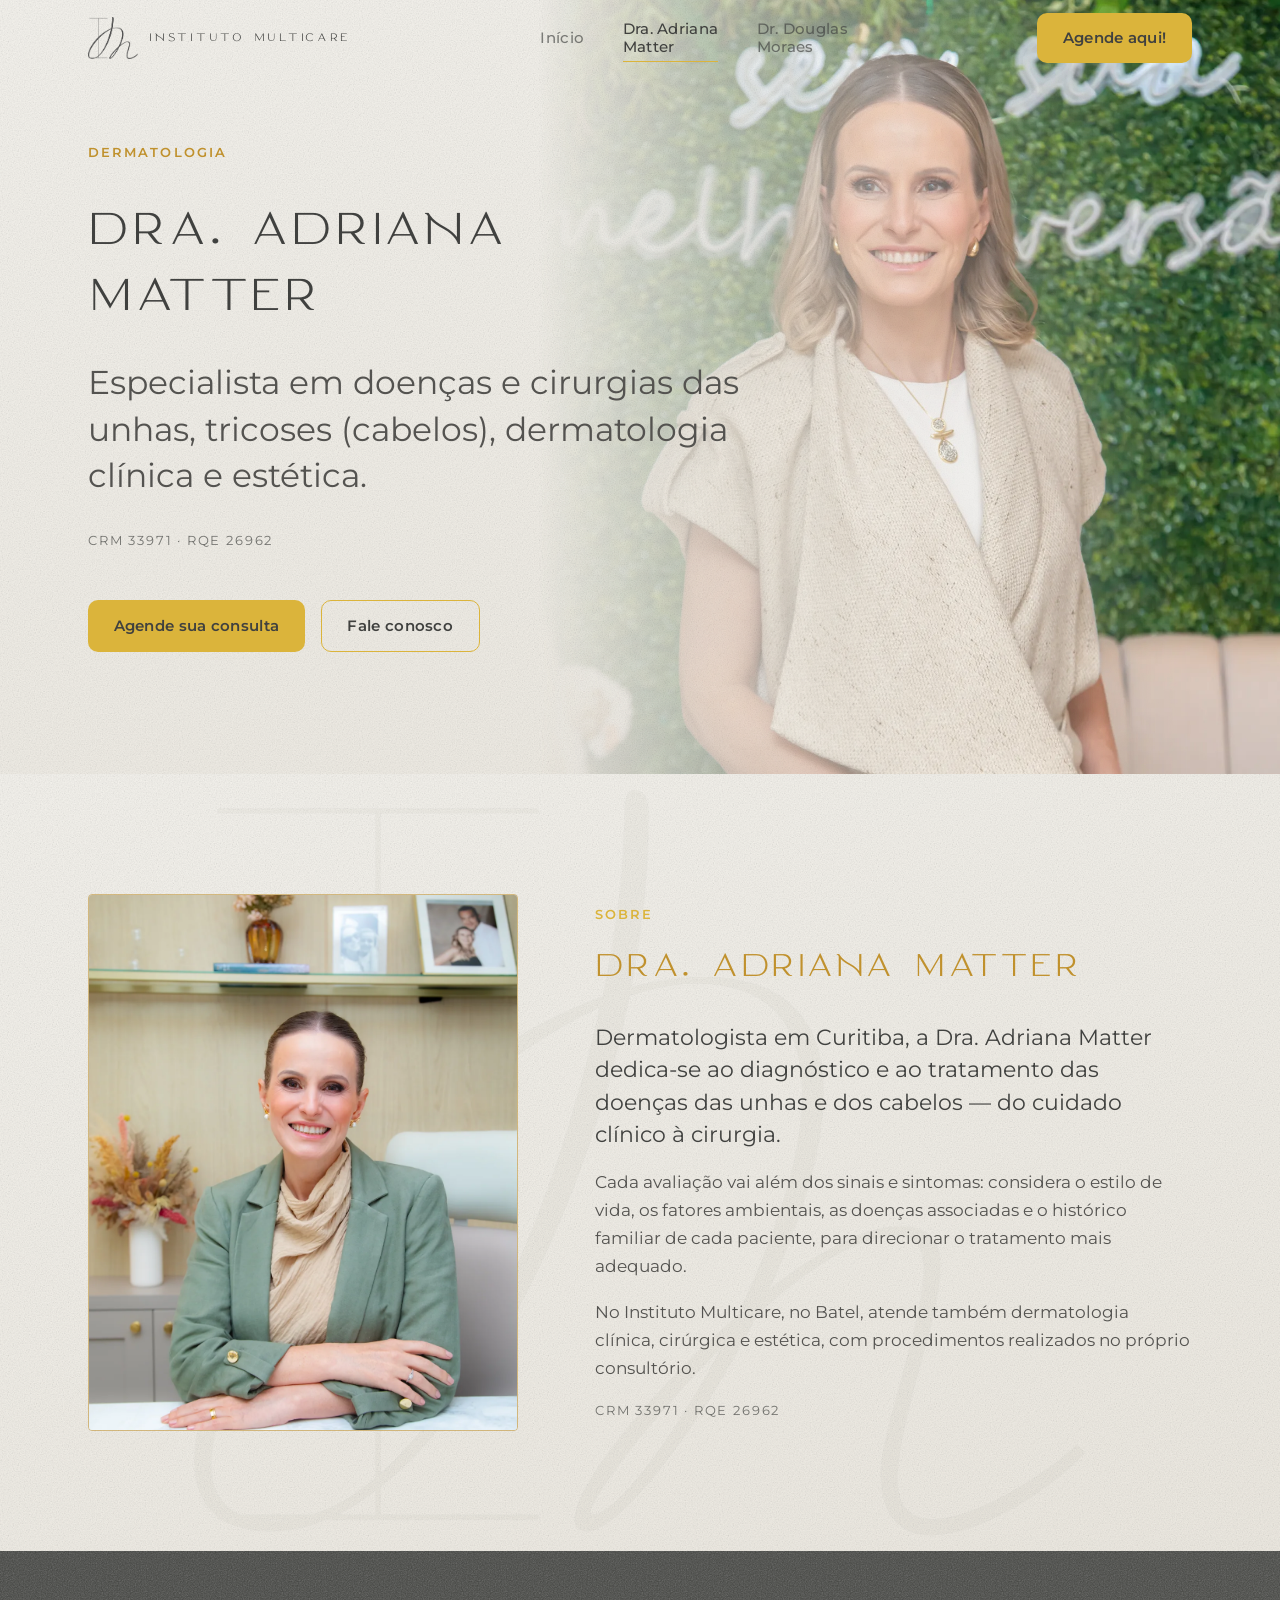
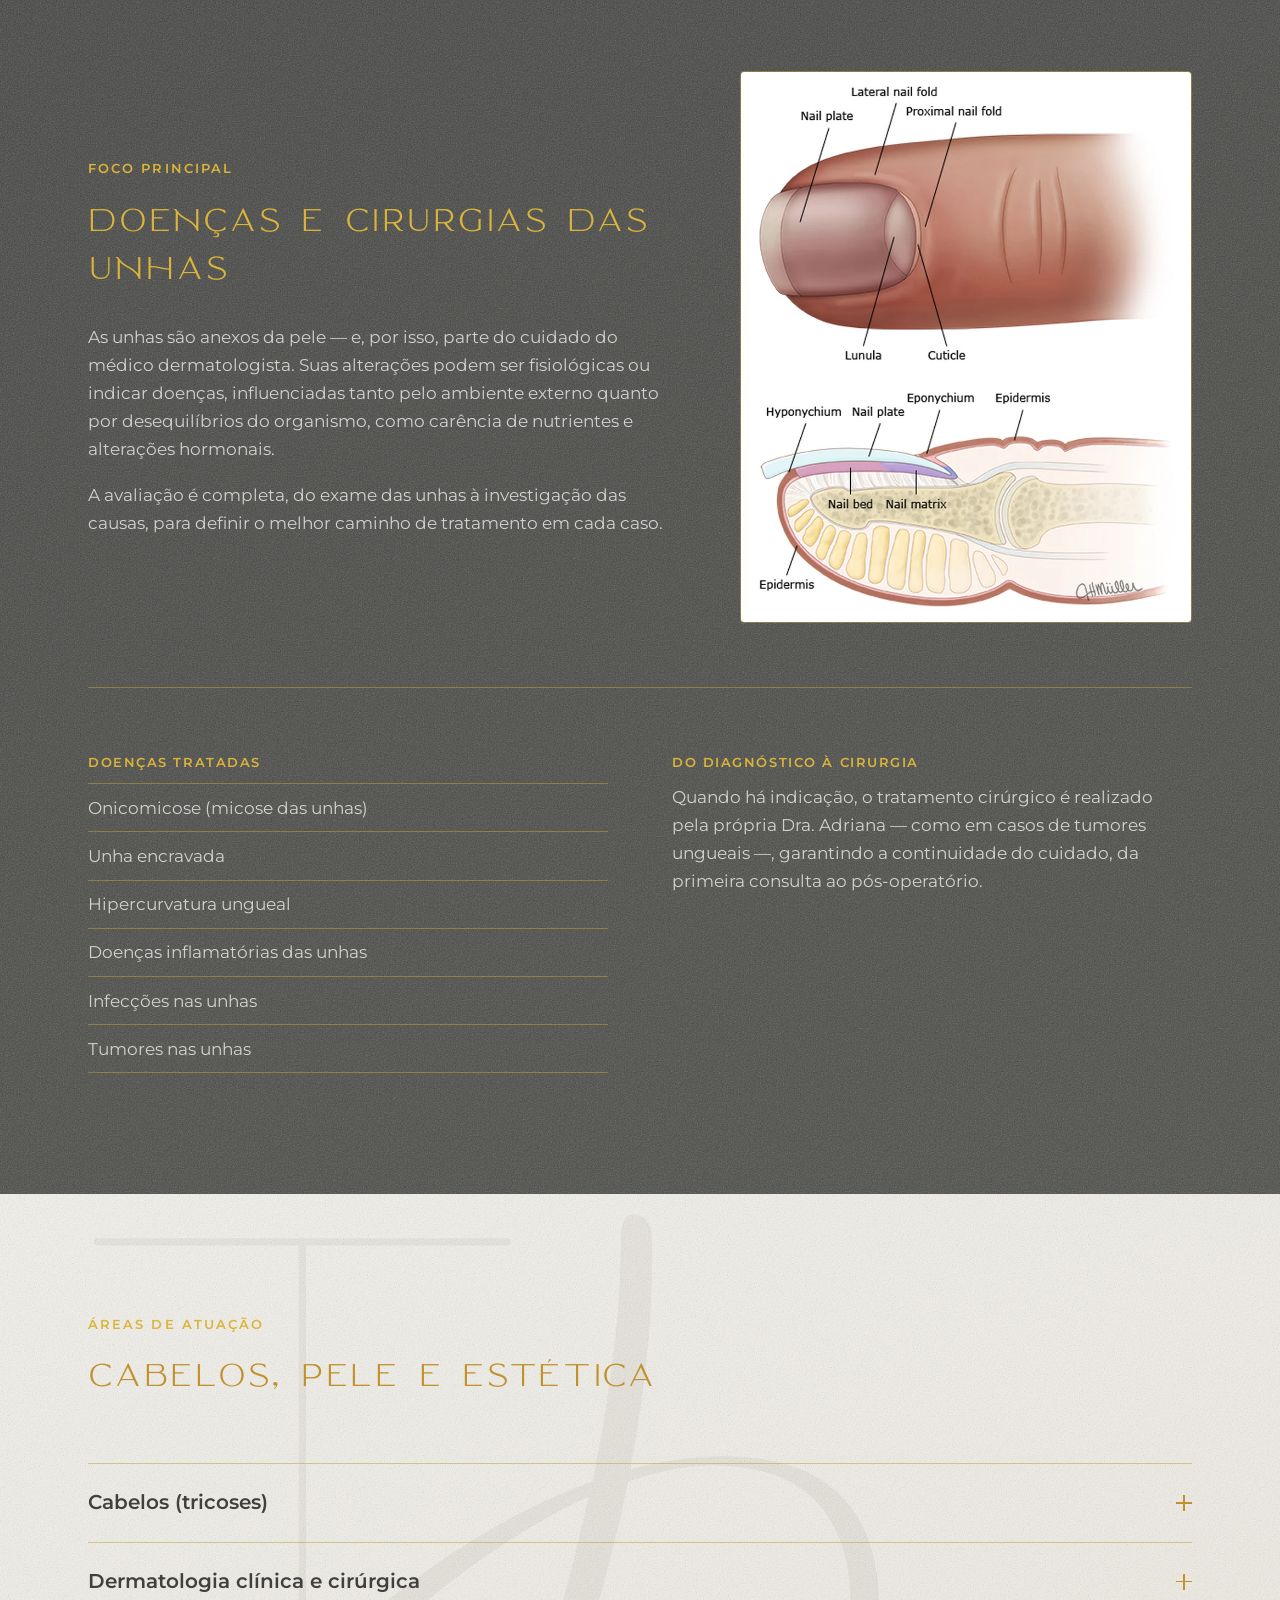
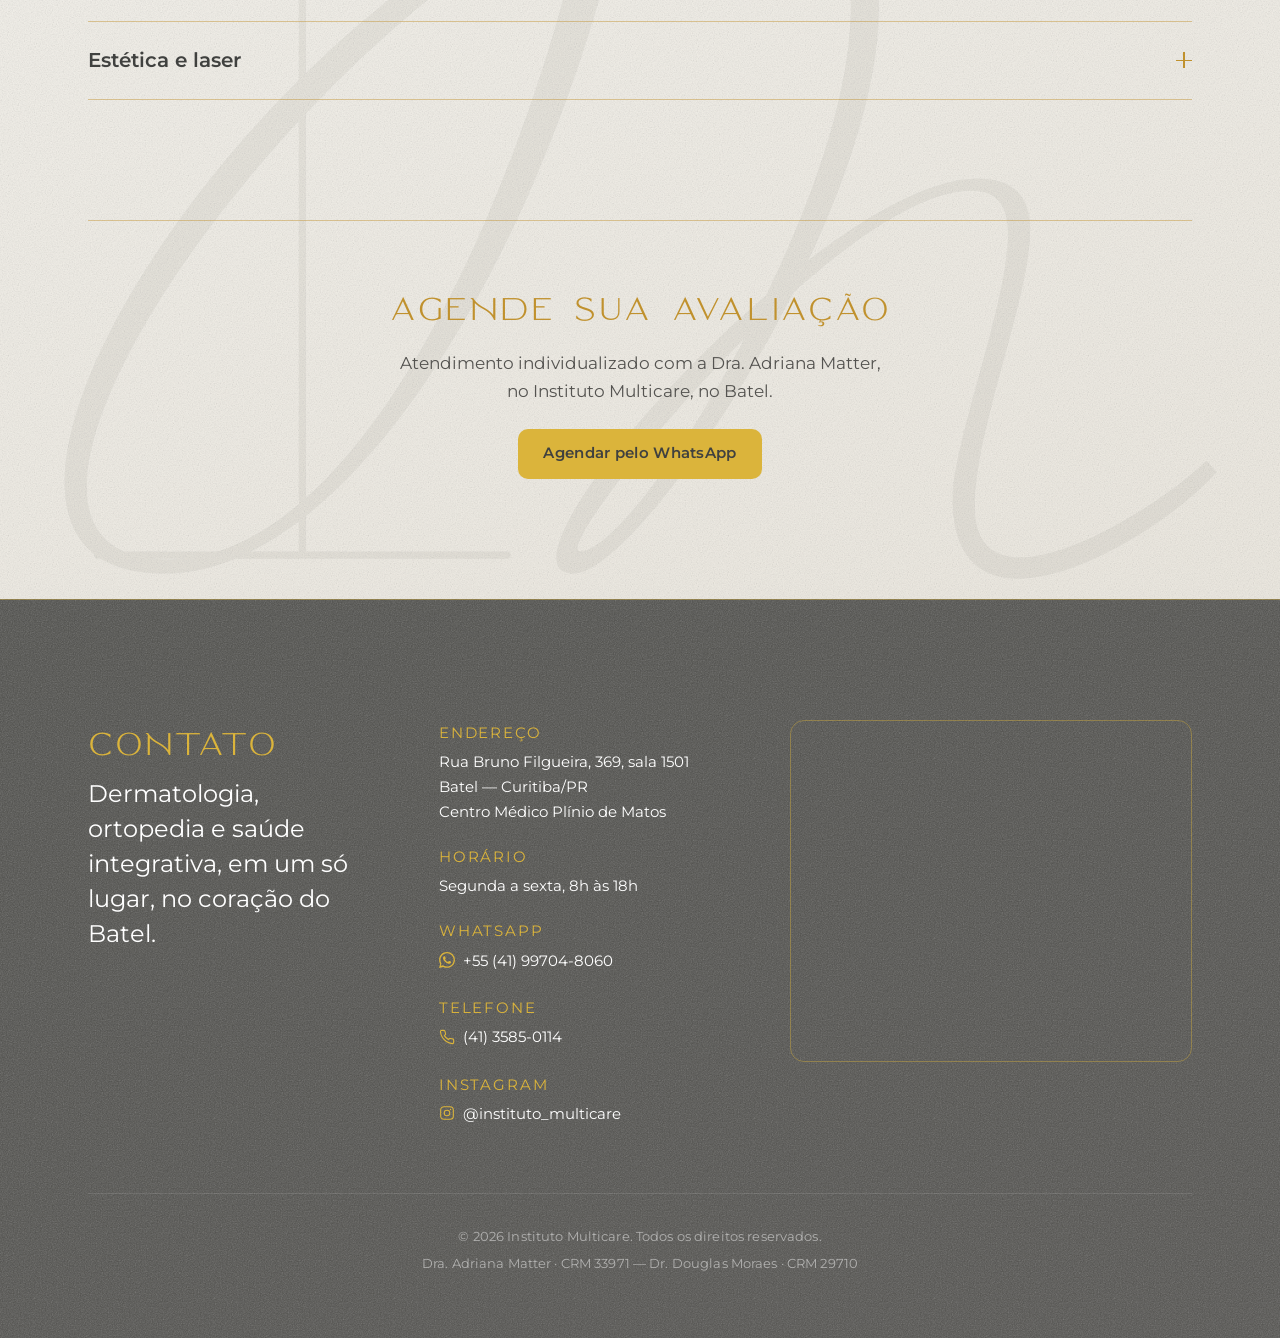
==== adriana.html @ cf683e95 "Hero claro na página da Dra. Adriana e fotos/diagrama nas seções - Hero: faixa clara como na Início," ====
<!DOCTYPE html>
<html lang="pt-BR">
  <head>
    <meta charset="UTF-8" />
    <meta name="viewport" content="width=device-width, initial-scale=1.0" />
    <title>Dra. Adriana Matter — Dermatologia | Instituto Multicare</title>
    <meta
      name="description"
      content="Dra. Adriana Matter, dermatologista no Instituto Multicare, em Curitiba. Especialista em doenças e cirurgias de unhas, tricoses (cabelos), dermatologia clínica e estética."
    />

    <link rel="preconnect" href="https://fonts.googleapis.com" />
    <link rel="preconnect" href="https://fonts.gstatic.com" crossorigin />
    <link
      href="https://fonts.googleapis.com/css2?family=Montserrat:wght@400;500;600;700&display=swap"
      rel="stylesheet"
    />
    <link rel="preload" as="font" type="font/woff2" href="assets/fonts/marisa.woff2" crossorigin />
    <link rel="icon" href="favicon.ico" sizes="any" />
    <link rel="icon" type="image/png" sizes="32x32" href="assets/img/favicon-32.png" />
    <link rel="apple-touch-icon" href="assets/img/apple-touch-icon.png" />

    <link rel="canonical" href="https://institutomulticare.com.br/adriana.html" />
    <meta property="og:type" content="profile" />
    <meta property="og:site_name" content="Instituto Multicare" />
    <meta property="og:locale" content="pt_BR" />
    <meta property="og:url" content="https://institutomulticare.com.br/adriana.html" />
    <meta property="og:title" content="Dra. Adriana Matter — Dermatologia | Instituto Multicare" />
    <meta property="og:description" content="Dra. Adriana Matter, dermatologista no Instituto Multicare, em Curitiba. Especialista em doenças e cirurgias de unhas, tricoses (cabelos), dermatologia clínica e estética." />
    <meta property="og:image" content="https://institutomulticare.com.br/assets/img/og-adriana.png" />
    <meta property="og:image:width" content="1200" />
    <meta property="og:image:height" content="630" />
    <meta name="twitter:card" content="summary_large_image" />
    <meta name="twitter:title" content="Dra. Adriana Matter — Dermatologia | Instituto Multicare" />
    <meta name="twitter:description" content="Dra. Adriana Matter, dermatologista no Instituto Multicare, em Curitiba. Especialista em doenças e cirurgias de unhas, tricoses (cabelos), dermatologia clínica e estética." />
    <meta name="twitter:image" content="https://institutomulticare.com.br/assets/img/og-adriana.png" />

    <link rel="stylesheet" href="assets/css/styles.css" />
    <script src="assets/js/main.js" defer></script>
  </head>
  <body>
    <a class="skip-link" href="#main">Pular para o conteúdo</a>

    <!-- ===================== Navbar (compartilhada) ===================== -->
    <header class="nav nav--on-light" data-nav>
      <div class="container nav__inner">
        <a class="nav__brand" href="index.html" aria-label="Instituto Multicare — Início">
          <img src="assets/img/isotipo-branco.png" alt="" width="262" height="220" />
          <span class="nav__wordmark">Instituto Multicare</span>
        </a>

        <nav aria-label="Navegação principal">
          <ul class="nav__menu">
            <li><a class="nav__link" href="index.html">Início</a></li>
            <li><a class="nav__link" href="adriana.html" aria-current="page">Dra. Adriana<br />Matter</a></li>
            <li><a class="nav__link" href="douglas.html">Dr. Douglas<br />Moraes</a></li>
          </ul>
        </nav>

        <div class="nav__actions">
          <a
            class="btn btn--primary"
            href="https://wa.me/5541997048060?text=Ol%C3%A1!%20Gostaria%20de%20agendar%20uma%20consulta%20no%20Instituto%20Multicare.%20Poderiam%20me%20ajudar%20com%20os%20hor%C3%A1rios%20dispon%C3%ADveis%3F"
            target="_blank"
            rel="noopener"
            >Agende aqui!</a
          >
          <button
            class="nav__toggle"
            type="button"
            data-nav-toggle
            aria-expanded="false"
            aria-controls="nav-panel"
            aria-label="Abrir menu"
          >
            <span></span>
          </button>
        </div>
      </div>

      <!-- Painel mobile -->
      <div class="nav__panel" id="nav-panel" data-nav-panel>
        <ul class="nav__menu">
          <li><a class="nav__link" href="index.html">Início</a></li>
          <li><a class="nav__link" href="adriana.html" aria-current="page">Dra. Adriana<br />Matter</a></li>
          <li><a class="nav__link" href="douglas.html">Dr. Douglas<br />Moraes</a></li>
        </ul>
        <a
          class="btn btn--primary"
          href="https://wa.me/5541997048060?text=Ol%C3%A1!%20Gostaria%20de%20agendar%20uma%20consulta%20no%20Instituto%20Multicare.%20Poderiam%20me%20ajudar%20com%20os%20hor%C3%A1rios%20dispon%C3%ADveis%3F"
          target="_blank"
          rel="noopener"
          >Agende sua consulta</a
        >
      </div>
    </header>

    <!-- ===================== Conteúdo ===================== -->
    <main id="main">
      <!-- Hero (faixa clara, foto da médica esmaecendo à direita) -->
      <section class="hero hero--home hero--adriana">
        <div
          class="hero__media"
          role="img"
          aria-label="Dra. Adriana Matter, dermatologista, no Instituto Multicare"
        ></div>
        <div class="container">
          <div class="hero__inner">
            <p class="hero__eyebrow reveal">Dermatologia</p>
            <h1 class="hero__title reveal" style="--reveal-delay: 0.06s">
              Dra. Adriana Matter
            </h1>
            <p class="hero__tagline reveal" style="--reveal-delay: 0.12s">
              Especialista em doenças e cirurgias das unhas, tricoses (cabelos),
              dermatologia clínica e estética.
            </p>
            <p class="hero__credentials reveal" style="--reveal-delay: 0.18s">CRM 33971 · RQE 26962</p>
            <div class="hero__cta reveal" style="--reveal-delay: 0.24s">
              <a
                class="btn btn--primary"
                href="https://wa.me/5541997048060?text=Ol%C3%A1!%20Gostaria%20de%20agendar%20uma%20consulta%20com%20a%20Dra.%20Adriana%20Matter%20no%20Instituto%20Multicare.%20Poderiam%20me%20ajudar%20com%20os%20hor%C3%A1rios%20dispon%C3%ADveis%3F"
                target="_blank"
                rel="noopener"
                >Agende sua consulta</a
              >
              <a class="btn btn--ghost" href="#contato">Fale conosco</a>
            </div>
          </div>
        </div>
      </section>

      <!-- Sobre (faixa clara) -->
      <section class="section section--light section--mark-faint" aria-labelledby="sobre-titulo">
        <div class="container">
          <div class="bio">
            <div class="bio__media reveal">
              <img
                class="photo"
                src="assets/img/adriana-sobre.webp"
                alt="Dra. Adriana Matter em seu consultório no Instituto Multicare"
                width="1100"
                height="1650"
                loading="lazy"
              />
            </div>

            <div class="bio__text reveal" style="--reveal-delay: 0.12s">
              <span class="eyebrow">Sobre</span>
              <h2 class="t-headline" id="sobre-titulo">Dra. Adriana Matter</h2>
              <!-- BIO: rascunho — validar com a Dra. Adriana e completar com
                   formação, residência e títulos quando fornecidos. -->
              <p>
                Dermatologista em Curitiba, a Dra. Adriana Matter dedica-se ao
                diagnóstico e ao tratamento das doenças das unhas e dos cabelos
                — do cuidado clínico à cirurgia.
              </p>
              <p>
                Cada avaliação vai além dos sinais e sintomas: considera o
                estilo de vida, os fatores ambientais, as doenças associadas e
                o histórico familiar de cada paciente, para direcionar o
                tratamento mais adequado.
              </p>
              <p>
                No Instituto Multicare, no Batel, atende também dermatologia
                clínica, cirúrgica e estética, com procedimentos realizados no
                próprio consultório.
              </p>
              <p class="bio__cred">CRM 33971 · RQE 26962</p>
            </div>
          </div>
        </div>
      </section>

      <!-- Unhas — foco principal (faixa escura) -->
      <section class="section section--dark section--mark-none" aria-labelledby="unhas-titulo">
        <div class="container">
          <div class="focus">
            <div class="focus__intro">
              <span class="eyebrow reveal">Foco principal</span>
              <h2 class="t-headline reveal" id="unhas-titulo">Doenças e cirurgias das unhas</h2>
              <div class="reveal" style="--reveal-delay: 0.12s">
                <p>
                  As unhas são anexos da pele — e, por isso, parte do cuidado do
                  médico dermatologista. Suas alterações podem ser fisiológicas
                  ou indicar doenças, influenciadas tanto pelo ambiente externo
                  quanto por desequilíbrios do organismo, como carência de
                  nutrientes e alterações hormonais.
                </p>
                <p>
                  A avaliação é completa, do exame das unhas à investigação das
                  causas, para definir o melhor caminho de tratamento em cada
                  caso.
                </p>
              </div>
            </div>

            <div class="focus__media reveal" style="--reveal-delay: 0.12s">
              <img
                class="photo photo--proc"
                src="assets/img/nail-anatomy.webp"
                alt="Ilustração da anatomia da unha: lâmina, lúnula, cutícula, leito e matriz ungueal"
                width="820"
                height="1002"
                loading="lazy"
              />
            </div>
          </div>

          <div class="focus__lists reveal" style="--reveal-delay: 0.2s">
            <div class="spec-block">
              <span class="spec-block__label">Doenças tratadas</span>
              <ul class="spec-list">
                <li>Onicomicose (micose das unhas)</li>
                <li>Unha encravada</li>
                <li>Hipercurvatura ungueal</li>
                <li>Doenças inflamatórias das unhas</li>
                <li>Infecções nas unhas</li>
                <li>Tumores nas unhas</li>
              </ul>
            </div>
            <div class="spec-block">
              <span class="spec-block__label">Do diagnóstico à cirurgia</span>
              <p>
                Quando há indicação, o tratamento cirúrgico é realizado pela
                própria Dra. Adriana — como em casos de tumores ungueais —,
                garantindo a continuidade do cuidado, da primeira consulta ao
                pós-operatório.
              </p>
            </div>
          </div>
        </div>
      </section>

      <!-- Demais áreas de atuação (faixa clara) -->
      <section class="section section--light" aria-labelledby="areas-titulo">
        <div class="container">
          <span class="eyebrow reveal">Áreas de atuação</span>
          <h2 class="t-headline section-heading reveal" id="areas-titulo">Cabelos, pele e estética</h2>

          <div class="accordion reveal" style="--reveal-delay: 0.12s">
            <!-- Cabelos (tricoses) -->
            <div class="accordion__item">
              <h3 class="sr-only">Cabelos (tricoses)</h3>
              <button
                class="accordion__trigger"
                type="button"
                data-accordion
                aria-expanded="false"
                aria-controls="ac-cabelos"
              >
                Cabelos (tricoses)
                <span class="accordion__icon" aria-hidden="true"></span>
              </button>
              <div class="accordion__panel" id="ac-cabelos">
                <div>
                  <div class="accordion__body">
                    <p>
                      A saúde dos cabelos reflete o equilíbrio do organismo. O
                      diagnóstico considera fatores ambientais, nutrição,
                      alterações hormonais e histórico familiar para definir o
                      tratamento de cada tipo de queda ou alteração capilar.
                    </p>
                    <div class="accordion__cols">
                      <div class="spec-block">
                        <span class="spec-block__label">Principais doenças</span>
                        <ul class="spec-list">
                          <li>Alopecia androgenética (calvície)</li>
                          <li>Eflúvio telógeno</li>
                          <li>Alopecia areata</li>
                          <li>Alopecias cicatriciais</li>
                        </ul>
                      </div>
                      <div class="spec-block">
                        <span class="spec-block__label">Procedimentos</span>
                        <ul class="spec-list">
                          <li>Mesoterapia capilar</li>
                          <li>Microagulhamento</li>
                          <li>MMP capilar</li>
                        </ul>
                      </div>
                    </div>
                  </div>
                </div>
              </div>
            </div>

            <!-- Dermatologia clínica e cirúrgica -->
            <div class="accordion__item">
              <h3 class="sr-only">Dermatologia clínica e cirúrgica</h3>
              <button
                class="accordion__trigger"
                type="button"
                data-accordion
                aria-expanded="false"
                aria-controls="ac-clinica"
              >
                Dermatologia clínica e cirúrgica
                <span class="accordion__icon" aria-hidden="true"></span>
              </button>
              <div class="accordion__panel" id="ac-clinica">
                <div>
                  <div class="accordion__body">
                    <p>
                      Diagnóstico, prevenção e tratamento das condições da pele,
                      com soluções clínicas e procedimentos cirúrgicos
                      realizados em consultório.
                    </p>
                    <div class="accordion__cols">
                      <div class="spec-block">
                        <span class="spec-block__label">Principais doenças</span>
                        <ul class="spec-list">
                          <li>Acne</li>
                          <li>Psoríase</li>
                          <li>Dermatites</li>
                          <li>Vitiligo</li>
                          <li>Rosácea</li>
                          <li>Melasma</li>
                          <li>Urticária</li>
                          <li>Hiperidrose, entre outras</li>
                        </ul>
                      </div>
                      <div class="spec-block">
                        <span class="spec-block__label">Procedimentos</span>
                        <ul class="spec-list">
                          <li>Biópsia de pele</li>
                          <li>Crioterapia</li>
                          <li>Eletrocauterização</li>
                          <li>Exérese de lesões</li>
                          <li>Correção de lóbulo de orelha</li>
                        </ul>
                      </div>
                    </div>
                  </div>
                </div>
              </div>
            </div>

            <!-- Estética e laser -->
            <div class="accordion__item">
              <h3 class="sr-only">Estética e laser</h3>
              <button
                class="accordion__trigger"
                type="button"
                data-accordion
                aria-expanded="false"
                aria-controls="ac-estetica"
              >
                Estética e laser
                <span class="accordion__icon" aria-hidden="true"></span>
              </button>
              <div class="accordion__panel" id="ac-estetica">
                <div>
                  <div class="accordion__body">
                    <p>
                      Procedimentos estéticos personalizados, apoiados no
                      conhecimento da anatomia da face — para manter e melhorar
                      a aparência com naturalidade e segurança.
                    </p>
                    <div class="accordion__cols">
                      <div class="spec-block">
                        <span class="spec-block__label">Procedimentos</span>
                        <ul class="spec-list">
                          <li>Toxina botulínica</li>
                          <li>Preenchimento facial</li>
                          <li>Bioestimuladores de colágeno</li>
                          <li>Terapia de indução de colágeno</li>
                          <li>Ultrassom microfocado</li>
                        </ul>
                      </div>
                      <div class="spec-block">
                        <span class="spec-block__label">Laser e tecnologias</span>
                        <ul class="spec-list">
                          <li>Laser fracionado</li>
                          <li>Luz intensa pulsada</li>
                          <li>Peelings químicos</li>
                          <li>Tratamento de papada</li>
                          <li>MMP facial</li>
                        </ul>
                      </div>
                    </div>
                  </div>
                </div>
              </div>
            </div>
          </div>

          <!-- CTA final -->
          <div class="cta-band reveal">
            <h2 class="t-headline">Agende sua avaliação</h2>
            <p>
              Atendimento individualizado com a Dra. Adriana Matter, no
              Instituto Multicare, no Batel.
            </p>
            <a
              class="btn btn--primary"
              href="https://wa.me/5541997048060?text=Ol%C3%A1!%20Gostaria%20de%20agendar%20uma%20consulta%20com%20a%20Dra.%20Adriana%20Matter%20no%20Instituto%20Multicare.%20Poderiam%20me%20ajudar%20com%20os%20hor%C3%A1rios%20dispon%C3%ADveis%3F"
              target="_blank"
              rel="noopener"
              >Agendar pelo WhatsApp</a
            >
          </div>
        </div>
      </section>
    </main>

    <!-- ===================== Rodapé / Contato (compartilhado) ===================== -->
    <footer class="footer" id="contato">
      <div class="container">
        <div class="footer__grid">
          <div class="footer__brand reveal">
            <span class="eyebrow footer__eyebrow">Contato</span>
            <p>
              Dermatologia, ortopedia e saúde integrativa, em um só lugar, no
              coração do Batel.
            </p>
          </div>

          <div class="reveal" style="--reveal-delay: 0.1s">
            <ul class="footer__list">
              <li>
                <span class="footer__label">Endereço</span>
                Rua Bruno Filgueira, 369, sala 1501<br />Batel — Curitiba/PR<br />Centro
                Médico Plínio de Matos
              </li>
              <li>
                <span class="footer__label">Horário</span>
                Segunda a sexta, 8h às 18h
              </li>
              <li>
                <span class="footer__label">WhatsApp</span>
                <a
                  href="https://wa.me/5541997048060?text=Ol%C3%A1!%20Gostaria%20de%20agendar%20uma%20consulta%20no%20Instituto%20Multicare.%20Poderiam%20me%20ajudar%20com%20os%20hor%C3%A1rios%20dispon%C3%ADveis%3F"
                  target="_blank"
                  rel="noopener"
                  ><svg viewBox="0 0 24 24" fill="currentColor" aria-hidden="true"><path d="M.057 24l1.687-6.163a11.867 11.867 0 0 1-1.587-5.945C.16 5.335 5.495 0 12.05 0a11.82 11.82 0 0 1 8.413 3.488 11.82 11.82 0 0 1 3.48 8.414c-.003 6.557-5.338 11.892-11.893 11.892a11.9 11.9 0 0 1-5.688-1.448L.057 24zm6.597-3.807c1.676.995 3.276 1.591 5.392 1.592 5.448 0 9.886-4.434 9.889-9.885.002-5.462-4.415-9.89-9.881-9.892-5.452 0-9.887 4.434-9.889 9.884a9.86 9.86 0 0 0 1.51 5.26l-.999 3.648 3.737-.981zm11.387-5.464c-.074-.124-.272-.198-.57-.347-.297-.149-1.758-.868-2.031-.967-.272-.099-.47-.149-.669.149-.198.297-.768.967-.941 1.165-.173.198-.347.223-.644.074-.297-.149-1.255-.462-2.39-1.475-.883-.788-1.48-1.761-1.653-2.059-.173-.297-.018-.458.13-.606.134-.133.297-.347.446-.521.151-.172.2-.296.3-.495.099-.198.05-.372-.025-.521-.075-.148-.669-1.611-.916-2.206-.242-.579-.487-.501-.669-.51l-.57-.01c-.198 0-.52.074-.792.372-.272.297-1.04 1.016-1.04 2.479 0 1.462 1.065 2.875 1.213 3.074.149.198 2.096 3.2 5.077 4.487.709.306 1.263.489 1.694.626.712.226 1.36.194 1.872.118.571-.085 1.758-.719 2.006-1.413.248-.695.248-1.29.173-1.414z"/></svg>+55 (41) 99704-8060</a
                >
              </li>
              <li>
                <span class="footer__label">Telefone</span>
                <a href="tel:+554135850114"><svg viewBox="0 0 24 24" fill="none" stroke="currentColor" stroke-width="1.7" stroke-linecap="round" stroke-linejoin="round" aria-hidden="true"><path d="M22 16.92v3a2 2 0 0 1-2.18 2 19.79 19.79 0 0 1-8.63-3.07 19.5 19.5 0 0 1-6-6 19.79 19.79 0 0 1-3.07-8.67A2 2 0 0 1 4.11 2h3a2 2 0 0 1 2 1.72c.13.96.36 1.9.7 2.81a2 2 0 0 1-.45 2.11L8.09 9.91a16 16 0 0 0 6 6l1.27-1.27a2 2 0 0 1 2.11-.45c.91.34 1.85.57 2.81.7A2 2 0 0 1 22 16.92z"/></svg>(41) 3585-0114</a>
              </li>
              <li>
                <span class="footer__label">Instagram</span>
                <a href="https://www.instagram.com/instituto_multicare/" target="_blank" rel="noopener"><svg viewBox="0 0 24 24" fill="none" aria-hidden="true"><rect x="2.5" y="2.5" width="19" height="19" rx="5" stroke="currentColor" stroke-width="1.6"/><circle cx="12" cy="12" r="4.2" stroke="currentColor" stroke-width="1.6"/><circle cx="17.3" cy="6.7" r="1.1" fill="currentColor"/></svg>@instituto_multicare</a>
              </li>
            </ul>
          </div>

          <div class="reveal" style="--reveal-delay: 0.2s">
            <div class="footer__map">
              <iframe
                title="Mapa — Instituto Multicare, Rua Bruno Filgueira 369, Curitiba"
                src="https://maps.google.com/maps?q=Instituto%20Multicare%2C%20Rua%20Bruno%20Filgueira%20369%2C%20Curitiba&z=16&output=embed"
                loading="lazy"
                referrerpolicy="no-referrer-when-downgrade"
              ></iframe>
            </div>
          </div>
        </div>

        <div class="footer__bottom">
          <span>© <span data-year>2026</span> Instituto Multicare. Todos os direitos reservados.</span>
          <span>Dra. Adriana Matter · CRM 33971 — Dr. Douglas Moraes · CRM 29710</span>
        </div>
      </div>
    </footer>
  </body>
</html>
---- assets/css/styles.css ----
/* =========================================================================
   Instituto Multicare — Sistema de design "A Linha Dourada"
   Fundação compartilhada: tokens, base, navbar, rodapé, acordeão.
   ========================================================================= */

/* ---------- Fontes ---------- */
@font-face {
  font-family: "Marisa";
  src: url("../fonts/marisa.woff2") format("woff2");
  font-weight: 400;
  font-style: normal;
  font-display: swap;
}
@font-face {
  font-family: "Marisa";
  src: url("../fonts/marisa-bold.woff2") format("woff2");
  font-weight: 700;
  font-style: normal;
  font-display: swap;
}

/* ---------- Tokens ---------- */
:root {
  /* Paleta (identidade visual travada) */
  --charcoal: #40413f;
  --slate: #545350;
  --gold: #dbb43b;
  --gold-deep: #c0912d;
  --cream: #fff9b8;
  --white: #ffffff;

  /* Tinta */
  --ink: var(--white);
  --ink-muted: rgba(255, 255, 255, 0.72);
  --ink-faint: rgba(255, 255, 255, 0.5);

  /* Superfícies (camadas tonais sobre o fundo) */
  --surface: rgba(255, 255, 255, 0.04);
  --surface-hover: rgba(255, 255, 255, 0.07);

  /* Fios dourados */
  --rule: 1px solid rgba(219, 180, 59, 0.4);
  --rule-strong: 1px solid var(--gold);
  --hairline-faint: 1px solid rgba(255, 255, 255, 0.1);

  /* Superfícies claras (hero + seções claras) */
  --paper-1: #f4f2ec;
  --paper-2: #ece8df;

  /* Grão tátil reutilizável (SVG fractalNoise alpha translúcido).
     Sobre fundo escuro vira textura suave; sobre fundo claro, micro-granulado. */
  --grain: url("data:image/svg+xml,%3Csvg xmlns='http://www.w3.org/2000/svg' width='180' height='180'%3E%3Cfilter id='n'%3E%3CfeTurbulence type='fractalNoise' baseFrequency='0.82' numOctaves='2' stitchTiles='stitch'/%3E%3CfeColorMatrix type='saturate' values='0'/%3E%3CfeComponentTransfer%3E%3CfeFuncA type='linear' slope='0.3'/%3E%3C/feComponentTransfer%3E%3C/filter%3E%3Crect width='100%25' height='100%25' filter='url(%23n)'/%3E%3C/svg%3E");

  /* Tipografia */
  --font-display: "Marisa", "Century Gothic", "Montserrat", sans-serif;
  --font-body: "Montserrat", system-ui, -apple-system, sans-serif;

  /* Espaçamento */
  --space-xs: 0.5rem;
  --space-sm: 1rem;
  --space-md: 2rem;
  --space-lg: 4rem;
  --space-xl: clamp(4.5rem, 10vw, 7.5rem);
  --container: 1200px;
  --gutter: clamp(1.25rem, 5vw, 3rem);

  /* Raio */
  --radius-sm: 2px;
  --radius-md: 4px;
  --radius-btn: 10px;

  /* Movimento */
  --ease-out: cubic-bezier(0.22, 1, 0.36, 1);
  --dur-fast: 0.2s;
  --dur: 0.4s;

  /* Camadas */
  --z-nav: 200;
  --z-nav-panel: 150;
  --z-skip: 300;

  /* Navbar */
  --nav-h: 76px;
}

/* ---------- Reset / base ---------- */
*,
*::before,
*::after {
  box-sizing: border-box;
}
* {
  margin: 0;
}
html {
  scroll-behavior: smooth;
  scroll-padding-top: var(--nav-h);
  -webkit-text-size-adjust: 100%;
}
body {
  min-height: 100vh;
  font-family: var(--font-body);
  font-size: clamp(1rem, 0.96rem + 0.2vw, 1.0625rem);
  line-height: 1.65;
  color: var(--ink);
  background-image: var(--grain),
    linear-gradient(162deg, #3b3c3a 0%, #494a46 52%, #545350 100%);
  background-repeat: repeat, no-repeat;
  background-size: 180px 180px, cover;
  -webkit-font-smoothing: antialiased;
  text-rendering: optimizeLegibility;
}
img {
  display: block;
  max-width: 100%;
  height: auto;
}
a {
  color: inherit;
  text-decoration: none;
}
button {
  font: inherit;
  color: inherit;
  cursor: pointer;
  background: none;
  border: none;
}
:focus-visible {
  outline: 2px solid var(--gold);
  outline-offset: 3px;
  border-radius: var(--radius-sm);
}

/* ---------- Tipografia ---------- */
h1,
h2,
h3 {
  font-family: var(--font-display);
  font-weight: 400;
  line-height: 1.08;
  letter-spacing: 0.04em;
  text-transform: uppercase;
}
.t-display {
  font-size: clamp(2.25rem, 1.3rem + 4.5vw, 4.25rem);
}
.t-headline {
  font-size: clamp(1.75rem, 1.2rem + 2.4vw, 2.75rem);
}
.t-title {
  font-family: var(--font-body);
  font-weight: 600;
  font-size: 1.1875rem;
  letter-spacing: 0.01em;
  text-transform: none;
  line-height: 1.3;
}
.eyebrow {
  font-family: var(--font-body);
  font-weight: 600;
  font-size: 0.8125rem;
  letter-spacing: 0.16em;
  text-transform: uppercase;
  color: var(--gold);
}
p {
  max-width: 68ch;
  color: var(--ink-muted);
}
strong {
  color: var(--ink);
  font-weight: 600;
}

/* ---------- Layout ---------- */
.container {
  width: 100%;
  max-width: var(--container);
  margin-inline: auto;
  padding-inline: var(--gutter);
}
.sr-only {
  position: absolute;
  width: 1px;
  height: 1px;
  padding: 0;
  margin: -1px;
  overflow: hidden;
  clip: rect(0, 0, 0, 0);
  white-space: nowrap;
  border: 0;
}
.section {
  padding-block: var(--space-xl);
}
.skip-link {
  position: absolute;
  left: var(--gutter);
  top: -100%;
  z-index: var(--z-skip);
  padding: 0.75rem 1.25rem;
  background: var(--gold);
  color: var(--charcoal);
  font-weight: 600;
  border-radius: var(--radius-md);
  transition: top var(--dur-fast) var(--ease-out);
}
.skip-link:focus {
  top: var(--space-sm);
}

/* ---------- Botões ---------- */
.btn {
  display: inline-flex;
  align-items: center;
  gap: 0.5rem;
  font-family: var(--font-body);
  font-weight: 600;
  font-size: 0.9375rem;
  letter-spacing: 0.02em;
  padding: 0.8rem 1.6rem;
  border-radius: var(--radius-btn);
  transition: background var(--dur-fast) var(--ease-out),
    color var(--dur-fast) var(--ease-out),
    transform var(--dur-fast) var(--ease-out),
    border-color var(--dur-fast) var(--ease-out);
}
.btn--primary {
  background: var(--gold);
  color: var(--charcoal);
}
.btn--primary:hover {
  background: var(--gold-deep);
  transform: translateY(-2px);
}
.btn--ghost {
  border: var(--rule-strong);
  color: var(--ink);
}
.btn--ghost:hover {
  background: rgba(219, 180, 59, 0.12);
  border-color: var(--gold);
  transform: translateY(-2px);
}

/* ---------- Navbar ---------- */
.nav {
  position: fixed;
  inset: 0 0 auto 0;
  z-index: var(--z-nav);
  height: var(--nav-h);
  display: flex;
  align-items: center;
}
/* Fundo translúcido ao rolar: fica no pseudo-elemento para o .nav NÃO virar
   bloco de contenção dos descendentes position:fixed (o painel mobile). */
.nav::before {
  content: "";
  position: absolute;
  inset: 0;
  z-index: -1;
  background: rgba(56, 57, 55, 0.85);
  -webkit-backdrop-filter: blur(12px);
  backdrop-filter: blur(12px);
  border-bottom: var(--rule);
  opacity: 0;
  transition: opacity var(--dur) var(--ease-out);
  pointer-events: none;
}
.nav.is-scrolled::before {
  opacity: 1;
}
.nav__inner {
  display: flex;
  align-items: center;
  justify-content: space-between;
  gap: var(--space-md);
  width: 100%;
}
.nav__brand {
  display: inline-flex;
  align-items: center;
  gap: 0.7rem;
}
.nav__brand img {
  height: 42px;
  width: auto;
  transition: filter var(--dur) var(--ease-out);
}
.nav__wordmark {
  font-family: var(--font-display);
  text-transform: uppercase;
  letter-spacing: 0.18em;
  font-size: 0.95rem;
  line-height: 1;
  color: var(--ink);
  white-space: nowrap;
  transition: color var(--dur) var(--ease-out);
}
.nav__menu {
  display: flex;
  align-items: center;
  gap: clamp(1.25rem, 3vw, 2.5rem);
  list-style: none;
  padding: 0;
}
.nav__link {
  position: relative;
  display: inline-block;
  font-weight: 500;
  font-size: 0.95rem;
  line-height: 1.18;
  letter-spacing: 0.02em;
  color: var(--ink-muted);
  padding-block: 0.4rem;
  transition: color var(--dur-fast) var(--ease-out);
}
.nav__link::after {
  content: "";
  position: absolute;
  left: 0;
  bottom: 0;
  width: 100%;
  height: 1px;
  background: var(--gold);
  transform: scaleX(0);
  transform-origin: left;
  transition: transform var(--dur) var(--ease-out);
}
.nav__link:hover,
.nav__link[aria-current="page"] {
  color: var(--ink);
}
.nav__link:hover::after,
.nav__link[aria-current="page"]::after {
  transform: scaleX(1);
}
.nav__actions {
  display: flex;
  align-items: center;
  gap: var(--space-sm);
}
.nav__panel {
  display: none;
}
.nav__toggle {
  display: none;
  width: 44px;
  height: 44px;
  align-items: center;
  justify-content: center;
}
.nav__toggle span,
.nav__toggle span::before,
.nav__toggle span::after {
  content: "";
  display: block;
  width: 24px;
  height: 1.5px;
  background: var(--ink);
  transition: transform var(--dur) var(--ease-out),
    opacity var(--dur-fast) var(--ease-out),
    background var(--dur) var(--ease-out);
}
.nav__toggle span::before {
  position: absolute;
  transform: translateY(-7px);
}
.nav__toggle span::after {
  position: absolute;
  transform: translateY(7px);
}
.nav__toggle[aria-expanded="true"] span {
  background: transparent;
}
.nav__toggle[aria-expanded="true"] span::before {
  transform: rotate(45deg);
}
.nav__toggle[aria-expanded="true"] span::after {
  transform: rotate(-45deg);
}

/* Navbar sobre hero clara (só na Início): no topo, antes de rolar, a tinta
   fica escura para contrastar com o fundo claro. Ao rolar (surge o fundo
   grafite translúcido) ou com o menu mobile aberto (painel escuro), volta
   para a tinta clara padrão. */
.nav--on-light:not(.is-scrolled):not(.is-menu-open) .nav__wordmark {
  color: var(--charcoal);
}
.nav--on-light:not(.is-scrolled):not(.is-menu-open) .nav__brand img {
  filter: brightness(0.3);
}
.nav--on-light:not(.is-scrolled):not(.is-menu-open) .nav__link {
  color: rgba(64, 65, 63, 0.66);
}
.nav--on-light:not(.is-scrolled):not(.is-menu-open) .nav__link:hover,
.nav--on-light:not(.is-scrolled):not(.is-menu-open) .nav__link[aria-current="page"] {
  color: var(--charcoal);
}
.nav--on-light:not(.is-scrolled):not(.is-menu-open) .nav__toggle span,
.nav--on-light:not(.is-scrolled):not(.is-menu-open) .nav__toggle span::before,
.nav--on-light:not(.is-scrolled):not(.is-menu-open) .nav__toggle span::after {
  background: var(--charcoal);
}

/* ---------- Navbar mobile ---------- */
@media (max-width: 860px) {
  .nav__toggle {
    display: inline-flex;
    position: relative;
    z-index: calc(var(--z-nav) + 1);
  }
  .nav__menu,
  .nav__actions .btn {
    display: none;
  }
  .nav__panel {
    position: fixed;
    inset: 0;
    z-index: var(--z-nav-panel);
    display: flex;
    flex-direction: column;
    justify-content: center;
    gap: var(--space-md);
    padding: var(--gutter);
    background: linear-gradient(162deg, #393a38, #4d4e4a);
    opacity: 0;
    visibility: hidden;
    transform: translateY(-1rem);
    transition: opacity var(--dur) var(--ease-out),
      transform var(--dur) var(--ease-out), visibility var(--dur);
  }
  .nav__panel.is-open {
    opacity: 1;
    visibility: visible;
    transform: translateY(0);
  }
  .nav__panel .nav__menu {
    display: flex;
    flex-direction: column;
    align-items: flex-start;
    gap: var(--space-md);
  }
  .nav__panel .nav__link {
    font-family: var(--font-display);
    text-transform: uppercase;
    letter-spacing: 0.08em;
    font-size: clamp(1.45rem, 6vw, 1.9rem);
    line-height: 1.12;
    color: var(--ink);
  }
  .nav__panel .btn {
    display: inline-flex;
    align-self: flex-start;
    margin-top: var(--space-sm);
  }
}

/* ---------- Hero (stub reutilizável) ---------- */
.hero {
  min-height: 86vh;
  display: flex;
  align-items: center;
  padding-block: calc(var(--nav-h) + var(--space-lg)) var(--space-xl);
  position: relative;
  overflow: hidden;
}
.hero > .container {
  position: relative;
  z-index: 1;
}
.hero__media {
  position: absolute;
  inset: 0 0 0 auto;
  width: min(58%, 920px);
  background: url("../img/estrutura.jpg") center 38% / cover no-repeat;
  -webkit-mask-image: linear-gradient(to right, transparent 0%, #000 88%);
  mask-image: linear-gradient(to right, transparent 0%, #000 88%);
  z-index: 0;
}
.hero__inner {
  display: flex;
  flex-direction: column;
  gap: var(--space-md);
  max-width: 60rem;
}
.hero--home .hero__inner {
  max-width: 40rem;
}
/* Hero da Início: superfície clara (off-white) com grão, texto cinza.
   A foto à direita (.hero__media) e sua máscara permanecem intocadas — o
   esmaecimento agora revela o fundo claro em vez do grafite. */
.hero--home {
  color: var(--slate);
  background-image: var(--grain),
    linear-gradient(162deg, var(--paper-1) 0%, var(--paper-2) 100%);
  background-repeat: repeat, no-repeat;
  background-size: 180px 180px, cover;
}
.hero--home .hero__lead {
  color: var(--charcoal);
}
.hero--home .hero__sub {
  color: var(--slate);
}
.hero--home .btn--ghost {
  color: var(--charcoal);
}
.hero__logo {
  width: clamp(220px, 32vw, 360px);
}
.hero__tagline {
  font-size: clamp(1.4rem, 1.05rem + 1.4vw, 2.05rem);
  line-height: 1.42;
  color: var(--ink);
  max-width: 32ch;
}
.hero__lead {
  font-size: clamp(2rem, 1.3rem + 2.6vw, 3.1rem);
  line-height: 1.16;
  font-weight: 600;
  letter-spacing: -0.01em;
  color: var(--ink);
  max-width: 18ch;
}
.hero__sub {
  font-size: clamp(1.05rem, 0.98rem + 0.55vw, 1.35rem);
  line-height: 1.55;
  color: rgba(255, 255, 255, 0.82);
  max-width: 34ch;
}
/* Marca d'água do hero (apenas mobile, onde a foto some).
   Isotipo cinza em baixa opacidade — visível sobre o fundo claro. */
.hero--home::after {
  content: "";
  position: absolute;
  inset: 0;
  background: url("../img/isotipo-cinza.png") center / auto 90% no-repeat;
  opacity: 0.07;
  z-index: 0;
  pointer-events: none;
  display: none;
}
.hero__cta {
  display: flex;
  flex-wrap: wrap;
  gap: var(--space-sm);
  margin-top: var(--space-sm);
}
.hero__credentials {
  font-family: var(--font-body);
  font-size: 0.8125rem;
  letter-spacing: 0.14em;
  text-transform: uppercase;
  color: var(--ink-muted);
}

/* ---------- Hero da Dra. Adriana (faixa clara, foto à direita) ---------- */
.hero--adriana .hero__media {
  background-image: url("../img/adriana-hero.webp");
  background-position: center 22%;
}
.hero--adriana .hero__inner {
  max-width: 42rem;
}
.hero__eyebrow {
  font-family: var(--font-body);
  font-weight: 600;
  font-size: 0.8125rem;
  letter-spacing: 0.16em;
  text-transform: uppercase;
  color: var(--gold-deep);
}
.hero__title {
  font-family: var(--font-display);
  font-weight: 400;
  text-transform: uppercase;
  letter-spacing: 0.03em;
  font-size: clamp(2.4rem, 1.4rem + 4.2vw, 3.9rem);
  line-height: 1.05;
  color: var(--charcoal);
  max-width: 12ch;
}
.hero--adriana .hero__tagline {
  color: var(--slate);
}
.hero--adriana .hero__credentials {
  color: rgba(64, 65, 63, 0.7);
}

/* ---------- Início: sobre o instituto ---------- */
.intro {
  display: grid;
  grid-template-columns: 0.85fr 1fr;
  gap: clamp(2rem, 6vw, 5rem);
  align-items: start;
}
.intro__text p + p {
  margin-top: 1.1rem;
}
.intro__text p:first-child {
  color: var(--ink);
  font-size: clamp(1.1rem, 1rem + 0.5vw, 1.35rem);
  line-height: 1.5;
}

/* Seção escura (grafite/grão herdado do fundo, texto branco, título dourado).
   Marca d'água: isotipo dourado à esquerda, em baixa opacidade. */
.section--dark {
  position: relative;
  overflow: hidden;
}
.section--dark::before {
  content: "";
  position: absolute;
  left: clamp(24px, 6vw, 130px);
  top: 50%;
  transform: translateY(-50%);
  width: min(34vw, 380px);
  aspect-ratio: 262 / 220;
  background: url("../img/isotipo-dourado.png") center / contain no-repeat;
  opacity: 0.1;
  pointer-events: none;
  z-index: 0;
}
.section--dark > .container {
  position: relative;
  z-index: 1;
}
.section--dark .t-headline {
  color: var(--gold);
}

/* Seção clara (fundo off-white com grão, texto cinza, dourados em bronze).
   Marca d'água: isotipo cinza centralizado, em baixa opacidade. */
.section--light {
  position: relative;
  overflow: hidden;
  color: var(--slate);
  background-image: var(--grain),
    linear-gradient(162deg, var(--paper-1) 0%, var(--paper-2) 100%);
  background-repeat: repeat, no-repeat;
  background-size: 180px 180px, cover;
}
.section--light::before {
  content: "";
  position: absolute;
  inset: 0;
  background: url("../img/isotipo-cinza.png") center center / auto 120% no-repeat;
  opacity: 0.06;
  z-index: 0;
  pointer-events: none;
}
.section--light > .container {
  position: relative;
  z-index: 1;
}
/* Marca d'água por seção: mais discreta ou ausente. */
.section--mark-faint::before {
  opacity: 0.028;
}
.section--mark-none::before {
  display: none;
}
.section--light p {
  color: var(--slate);
}
.section--light .intro__text p:first-child {
  color: var(--charcoal);
}
/* Dourados ganham contraste sobre o claro: bronze no lugar do ouro. */
.section--light .t-headline,
.section--light .section-heading--gold {
  color: var(--gold-deep);
}
.section-heading--gold {
  color: var(--gold);
}

/* Cartões "duas frentes" sobre fundo claro: ajustes de tinta para contraste. */
.section--light .front__name {
  color: var(--charcoal);
}
.section--light .front__label {
  color: var(--gold-deep);
}
.section--light .front__cred {
  color: rgba(64, 65, 63, 0.7);
}
.section--light .front__more {
  color: var(--gold-deep);
  border-color: var(--gold-deep);
}
.section--light .front:hover .front__more,
.section--light .front:focus-visible .front__more {
  background: var(--gold-deep);
  color: var(--white);
}

/* ---------- Início: as duas frentes ---------- */
.section-heading {
  margin-bottom: var(--space-lg);
}
.fronts {
  display: grid;
  grid-template-columns: repeat(2, 1fr);
  gap: clamp(2rem, 5vw, 4rem);
}
.front {
  display: flex;
  flex-direction: column;
  color: inherit;
}
.front__media {
  position: relative;
  aspect-ratio: 4 / 5;
  overflow: hidden;
  border: var(--rule);
  border-radius: var(--radius-md);
  margin-bottom: var(--space-md);
}
.front__media img {
  width: 100%;
  height: 100%;
  object-fit: cover;
  object-position: center 15%;
  transition: transform 0.7s var(--ease-out);
}
.front:hover .front__media,
.front:focus-visible .front__media {
  border-color: var(--gold);
}
.front:hover .front__media img {
  transform: scale(1.045);
}
.front__label {
  font-family: var(--font-body);
  font-weight: 600;
  font-size: 0.8125rem;
  letter-spacing: 0.16em;
  text-transform: uppercase;
  color: var(--gold);
  margin-bottom: 0.6rem;
}
.front__name {
  font-size: clamp(1.5rem, 1.2rem + 1vw, 2rem);
  margin-bottom: 0.4rem;
}
.front__cred {
  font-size: 0.8125rem;
  letter-spacing: 0.12em;
  text-transform: uppercase;
  color: var(--ink-muted);
  margin-bottom: var(--space-sm);
}
.front__desc {
  margin-bottom: var(--space-md);
}
.front__more {
  display: inline-flex;
  align-items: center;
  align-self: flex-start;
  gap: 0.55rem;
  margin-top: auto;
  font-weight: 600;
  color: var(--gold);
  border: var(--rule-strong);
  padding: 0.75rem 1.5rem;
  border-radius: var(--radius-btn);
  transition: background var(--dur-fast) var(--ease-out),
    color var(--dur-fast) var(--ease-out);
}
.front:hover .front__more,
.front:focus-visible .front__more {
  background: var(--gold);
  color: var(--charcoal);
}
.front__more svg {
  width: 18px;
  height: 18px;
  flex: none;
  transition: transform var(--dur) var(--ease-out);
}
.front:hover .front__more svg,
.front:focus-visible .front__more svg {
  transform: translateX(5px);
}
@media (max-width: 820px) {
  .hero__media {
    display: none;
  }
  .hero--home::after {
    display: block;
  }
  .section--light::before {
    display: none;
  }
  .hero--home .hero__inner {
    max-width: none;
  }
  .hero__tagline {
    max-width: 24ch;
  }
  .intro {
    grid-template-columns: 1fr;
    gap: var(--space-md);
  }
  .fronts {
    grid-template-columns: 1fr;
    gap: var(--space-xl);
  }
}

/* ---------- Acordeão (componente de assinatura) ---------- */
.accordion {
  border-top: var(--rule);
}
.accordion__item {
  border-bottom: var(--rule);
}
.accordion__trigger {
  display: flex;
  align-items: center;
  justify-content: space-between;
  gap: var(--space-sm);
  width: 100%;
  padding: 1.4rem 0;
  text-align: left;
  font-family: var(--font-body);
  font-weight: 600;
  font-size: clamp(1.05rem, 1rem + 0.4vw, 1.25rem);
  color: var(--ink);
  transition: color var(--dur-fast) var(--ease-out);
}
.accordion__trigger:hover {
  color: var(--gold);
}
.accordion__icon {
  flex: none;
  position: relative;
  width: 16px;
  height: 16px;
}
.accordion__icon::before,
.accordion__icon::after {
  content: "";
  position: absolute;
  inset: 0;
  margin: auto;
  background: var(--gold);
  transition: transform var(--dur) var(--ease-out),
    opacity var(--dur-fast) var(--ease-out);
}
.accordion__icon::before {
  width: 16px;
  height: 1.5px;
}
.accordion__icon::after {
  width: 1.5px;
  height: 16px;
}
.accordion__trigger[aria-expanded="true"] .accordion__icon::after {
  transform: rotate(90deg);
  opacity: 0;
}
.accordion__panel {
  display: grid;
  grid-template-rows: 0fr;
  transition: grid-template-rows var(--dur) var(--ease-out);
}
.accordion__panel.is-open {
  grid-template-rows: 1fr;
}
.accordion__panel > div {
  overflow: hidden;
}
.accordion__body {
  padding-bottom: 1.6rem;
  color: var(--ink-muted);
}

/* ---------- Páginas de médico: Sobre (bio), foco e áreas ---------- */
.section .eyebrow {
  display: block;
  margin-bottom: 1rem;
}
.bio {
  display: grid;
  grid-template-columns: minmax(0, 0.72fr) minmax(0, 1fr);
  gap: clamp(2rem, 6vw, 5rem);
  align-items: center;
}
.bio__text .t-headline {
  margin-bottom: var(--space-md);
}
.bio__text p + p {
  margin-top: 1.1rem;
}
.bio__text p:first-of-type {
  color: var(--ink);
  font-size: clamp(1.1rem, 1rem + 0.5vw, 1.35rem);
  line-height: 1.5;
}
.section--light .bio__text p:first-of-type {
  color: var(--charcoal);
}
.bio__cred {
  margin-top: var(--space-md);
  font-size: 0.8125rem;
  letter-spacing: 0.14em;
  text-transform: uppercase;
  color: var(--ink-muted);
}
.section--light .bio__cred {
  color: rgba(64, 65, 63, 0.7);
}

/* Placeholder de foto: bloco marcado até o cliente fornecer o arquivo final.
   Trocar o bloco inteiro por <img> mantendo a mesma proporção. */
.photo-ph {
  display: flex;
  flex-direction: column;
  align-items: center;
  justify-content: center;
  gap: 0.6rem;
  aspect-ratio: 4 / 5;
  padding: var(--space-md);
  text-align: center;
  border: 1px dashed rgba(219, 180, 59, 0.55);
  border-radius: var(--radius-md);
  background: var(--surface);
}
.photo-ph__label {
  font-weight: 600;
  font-size: 0.8125rem;
  letter-spacing: 0.14em;
  text-transform: uppercase;
  color: var(--gold);
}
.photo-ph__hint {
  font-size: 0.875rem;
  line-height: 1.5;
  color: var(--ink-muted);
  max-width: 32ch;
}
.section--light .photo-ph {
  border-color: rgba(192, 145, 45, 0.6);
  background: rgba(64, 65, 63, 0.05);
}
.section--light .photo-ph__label {
  color: var(--gold-deep);
}
.section--light .photo-ph__hint {
  color: var(--slate);
}

/* Foto real (retrato): mesma moldura/fio e proporção do placeholder. */
.photo {
  display: block;
  width: 100%;
  aspect-ratio: 4 / 5;
  object-fit: cover;
  object-position: center 18%;
  border: var(--rule);
  border-radius: var(--radius-md);
}
.section--light .photo {
  border-color: rgba(192, 145, 45, 0.55);
}

/* Faixa-destaque (ex.: Unhas na página da Dra. Adriana).
   Coluna esquerda: introdução + listas empilhadas; coluna direita: a foto,
   que acompanha a altura do texto — equilibrando os dois lados. */
.focus {
  display: grid;
  grid-template-columns: minmax(0, 1.12fr) minmax(0, 0.88fr);
  gap: clamp(2rem, 6vw, 5rem);
  align-items: center;
}
.focus__intro .t-headline {
  margin-bottom: var(--space-md);
}
.focus__intro p + p {
  margin-top: 1.1rem;
}
/* Ilustração da seção: aparece inteira (proporção natural), centralizada
   ao lado do texto. */
.focus__media .photo {
  width: 100%;
  height: auto;
  aspect-ratio: auto;
  object-fit: contain;
}
.focus__lists {
  display: grid;
  grid-template-columns: repeat(2, minmax(0, 1fr));
  gap: var(--space-md) clamp(2rem, 5vw, 4rem);
  margin-top: var(--space-lg);
  padding-top: var(--space-lg);
  border-top: var(--rule);
}

/* Listas de especialidade: itens separados por fios dourados hairline */
.spec-block__label {
  display: block;
  font-weight: 600;
  font-size: 0.8125rem;
  letter-spacing: 0.12em;
  text-transform: uppercase;
  color: var(--gold);
  margin-bottom: 0.6rem;
}
.spec-list {
  list-style: none;
  padding: 0;
  border-top: var(--rule);
}
.spec-list li {
  padding-block: 0.6rem;
  border-bottom: var(--rule);
  color: var(--ink-muted);
}
.section--light .spec-block__label {
  color: var(--gold-deep);
}
.section--light .spec-list {
  border-top-color: rgba(192, 145, 45, 0.4);
}
.section--light .spec-list li {
  border-bottom-color: rgba(192, 145, 45, 0.4);
  color: var(--slate);
}

/* Acordeão sobre faixa clara: tinta grafite, dourados em bronze */
.section--light .accordion {
  border-top-color: rgba(192, 145, 45, 0.45);
}
.section--light .accordion__item {
  border-bottom-color: rgba(192, 145, 45, 0.45);
}
.section--light .accordion__trigger {
  color: var(--charcoal);
}
.section--light .accordion__trigger:hover {
  color: var(--gold-deep);
}
.section--light .accordion__icon::before,
.section--light .accordion__icon::after {
  background: var(--gold-deep);
}
.section--light .accordion__body {
  color: var(--slate);
}
.accordion__body > p {
  margin-bottom: var(--space-md);
}
.accordion__cols {
  display: grid;
  grid-template-columns: repeat(2, minmax(0, 1fr));
  gap: var(--space-md) var(--space-lg);
}

/* CTA final das páginas de médico */
.cta-band {
  margin-top: var(--space-xl);
  padding-top: var(--space-lg);
  border-top: var(--rule);
  display: flex;
  flex-direction: column;
  align-items: center;
  text-align: center;
  gap: var(--space-sm);
}
.section--light .cta-band {
  border-top-color: rgba(192, 145, 45, 0.45);
}
.cta-band p {
  max-width: 46ch;
}
.cta-band .btn {
  margin-top: var(--space-xs);
}

@media (max-width: 820px) {
  .bio,
  .focus {
    grid-template-columns: 1fr;
  }
  .bio__media {
    max-width: 420px;
  }
  .focus__media {
    position: static;
    min-height: 0;
    justify-self: center;
    max-width: 340px;
    width: 100%;
    order: -1;
  }
  .focus__media .photo {
    position: static;
    aspect-ratio: auto;
    height: auto;
  }
  .focus__lists,
  .accordion__cols {
    grid-template-columns: 1fr;
  }
}

/* ---------- Rodapé / Contato ---------- */
.footer {
  border-top: var(--rule);
  padding-block: var(--space-xl) var(--space-lg);
  font-size: 0.95rem;
  color: var(--ink);
}
.footer__grid {
  display: grid;
  grid-template-columns: 1fr 1fr 1.4fr;
  gap: var(--space-lg);
  align-items: start;
}
.footer__brand {
  display: flex;
  flex-direction: column;
  align-items: flex-start;
  text-align: left;
  gap: 0.7rem;
}
.footer__eyebrow {
  font-family: var(--font-display);
  font-weight: 400;
  font-size: clamp(1.75rem, 1.2rem + 2.4vw, 2.75rem);
  letter-spacing: 0.04em;
  line-height: 1.05;
  color: var(--gold);
}
.footer__brand p {
  max-width: 30ch;
  color: var(--ink);
  font-size: clamp(1.15rem, 1.02rem + 0.6vw, 1.5rem);
  line-height: 1.45;
}
.footer__list {
  list-style: none;
  padding: 0;
  display: grid;
  gap: 1.25rem;
}
.footer__list a {
  display: inline-flex;
  align-items: center;
  gap: 0.5rem;
  color: var(--ink);
  transition: color var(--dur-fast) var(--ease-out);
}
.footer__list a svg {
  width: 16px;
  height: 16px;
  flex: none;
  color: var(--gold);
}
.footer__list a:hover {
  color: var(--gold);
}
.footer__label {
  display: block;
  letter-spacing: 0.12em;
  text-transform: uppercase;
  color: var(--gold);
  margin-bottom: 0.25rem;
}
.footer__map {
  border: var(--rule);
  border-radius: 14px;
  overflow: hidden;
  aspect-ratio: 4 / 3.4;
}
.footer__map iframe {
  width: 100%;
  height: 100%;
  border: 0;
  display: block;
}
.footer__bottom {
  margin-top: var(--space-lg);
  padding-top: var(--space-md);
  border-top: var(--hairline-faint);
  display: flex;
  flex-direction: column;
  align-items: center;
  text-align: center;
  gap: 0.4rem;
  font-size: 0.8rem;
  letter-spacing: 0.01em;
  color: var(--ink-faint);
}

@media (max-width: 860px) {
  .footer__grid {
    grid-template-columns: 1fr;
    gap: var(--space-lg);
  }
  .footer__brand {
    align-items: center;
    text-align: center;
  }
  .footer__brand p {
    margin-inline: auto;
  }
}

/* ---------- Revelação suave (load + scroll) ---------- */
@media (prefers-reduced-motion: no-preference) {
  .reveal {
    opacity: 0;
    transform: translateY(28px);
    transition: opacity 0.8s var(--ease-out), transform 0.8s var(--ease-out);
    transition-delay: var(--reveal-delay, 0s);
    will-change: opacity, transform;
  }
  .reveal.is-visible {
    opacity: 1;
    transform: none;
  }
}

/* ---------- Reduced motion ---------- */
@media (prefers-reduced-motion: reduce) {
  html {
    scroll-behavior: auto;
  }
  *,
  *::before,
  *::after {
    transition-duration: 0.01ms !important;
    animation-duration: 0.01ms !important;
  }
}
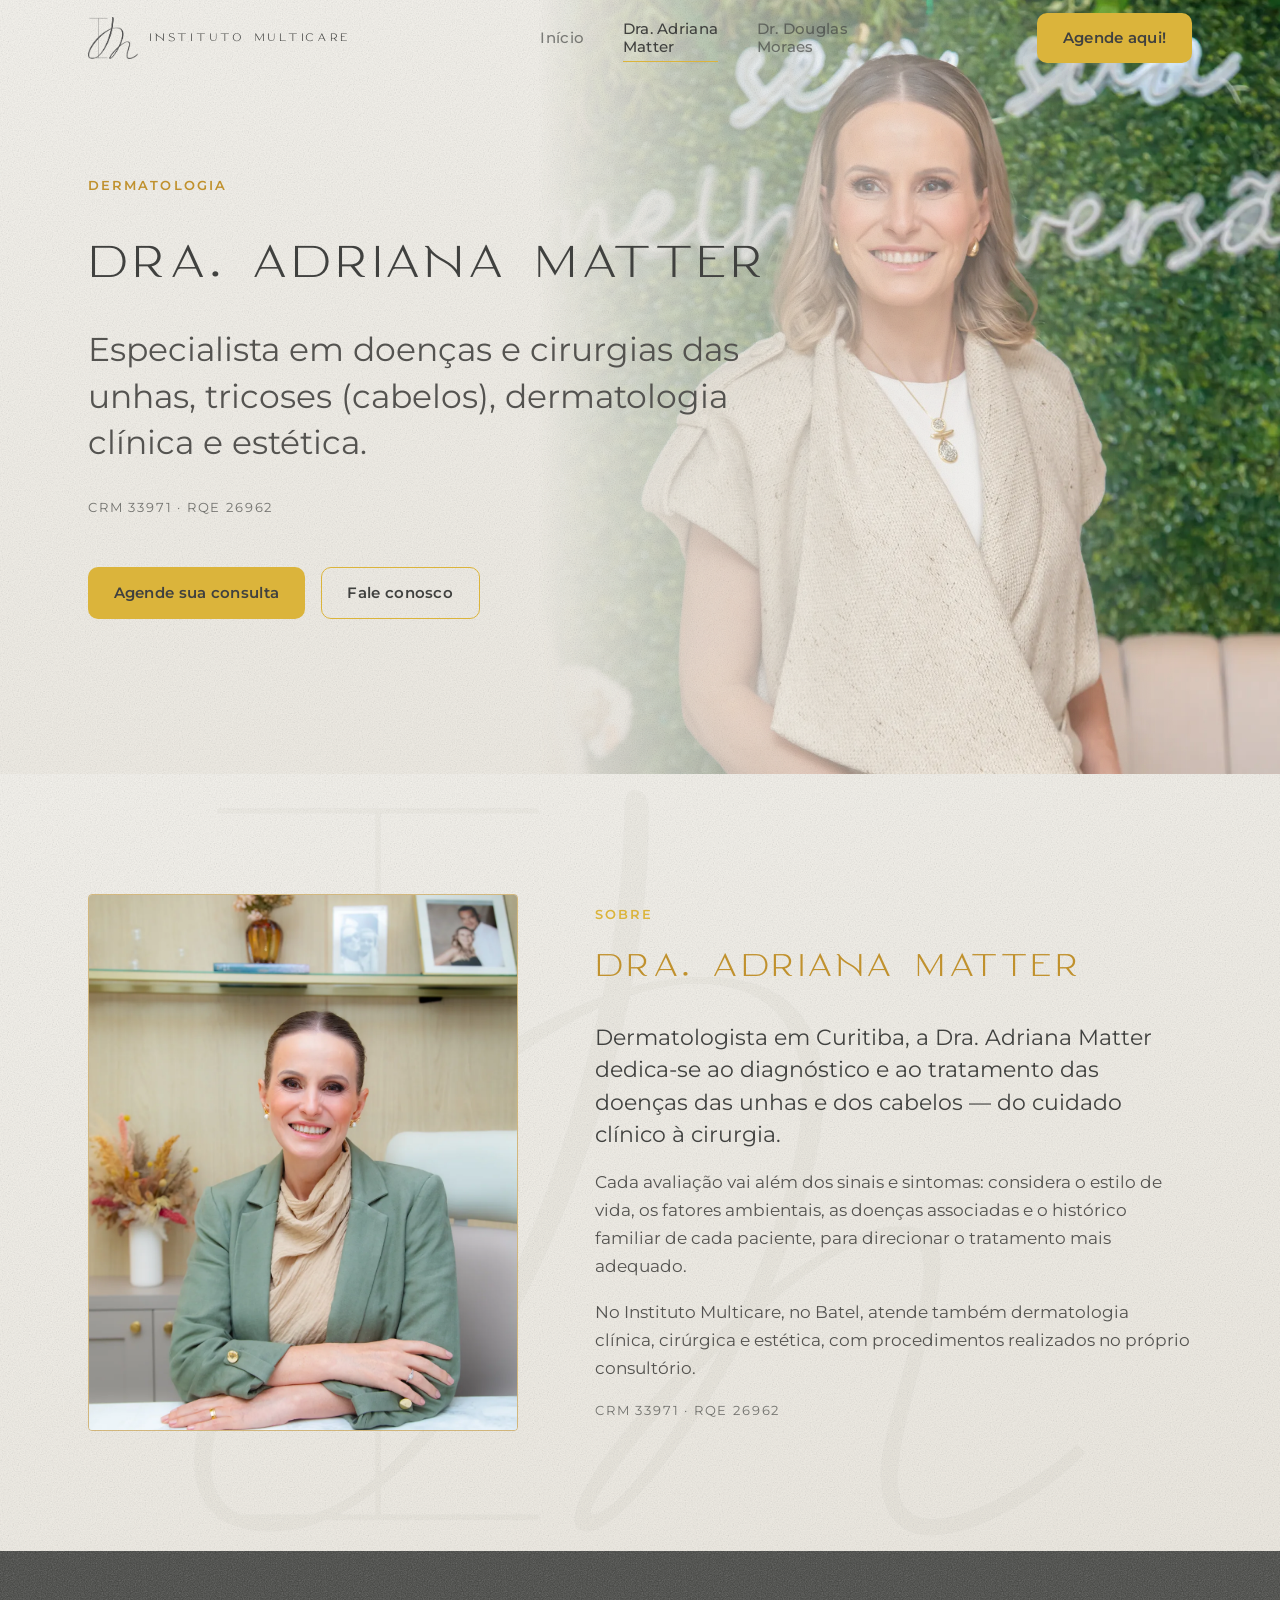
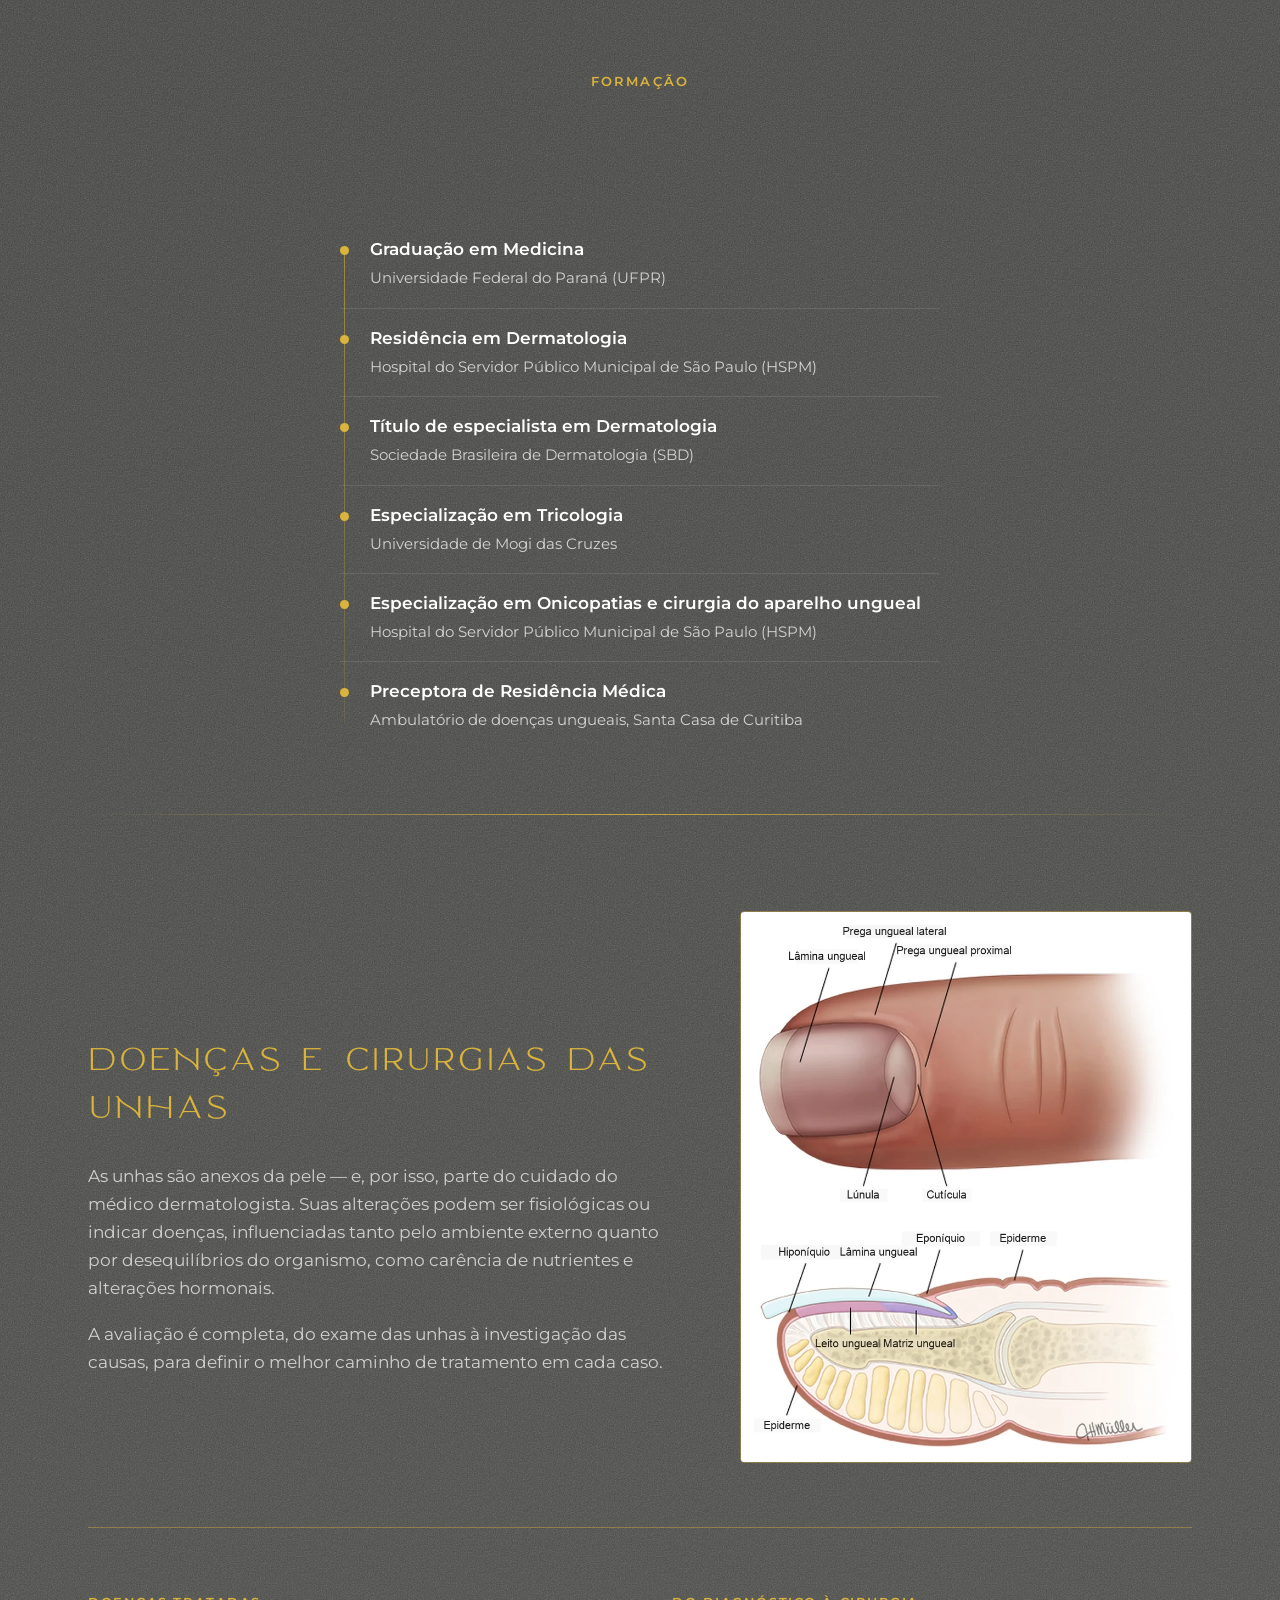
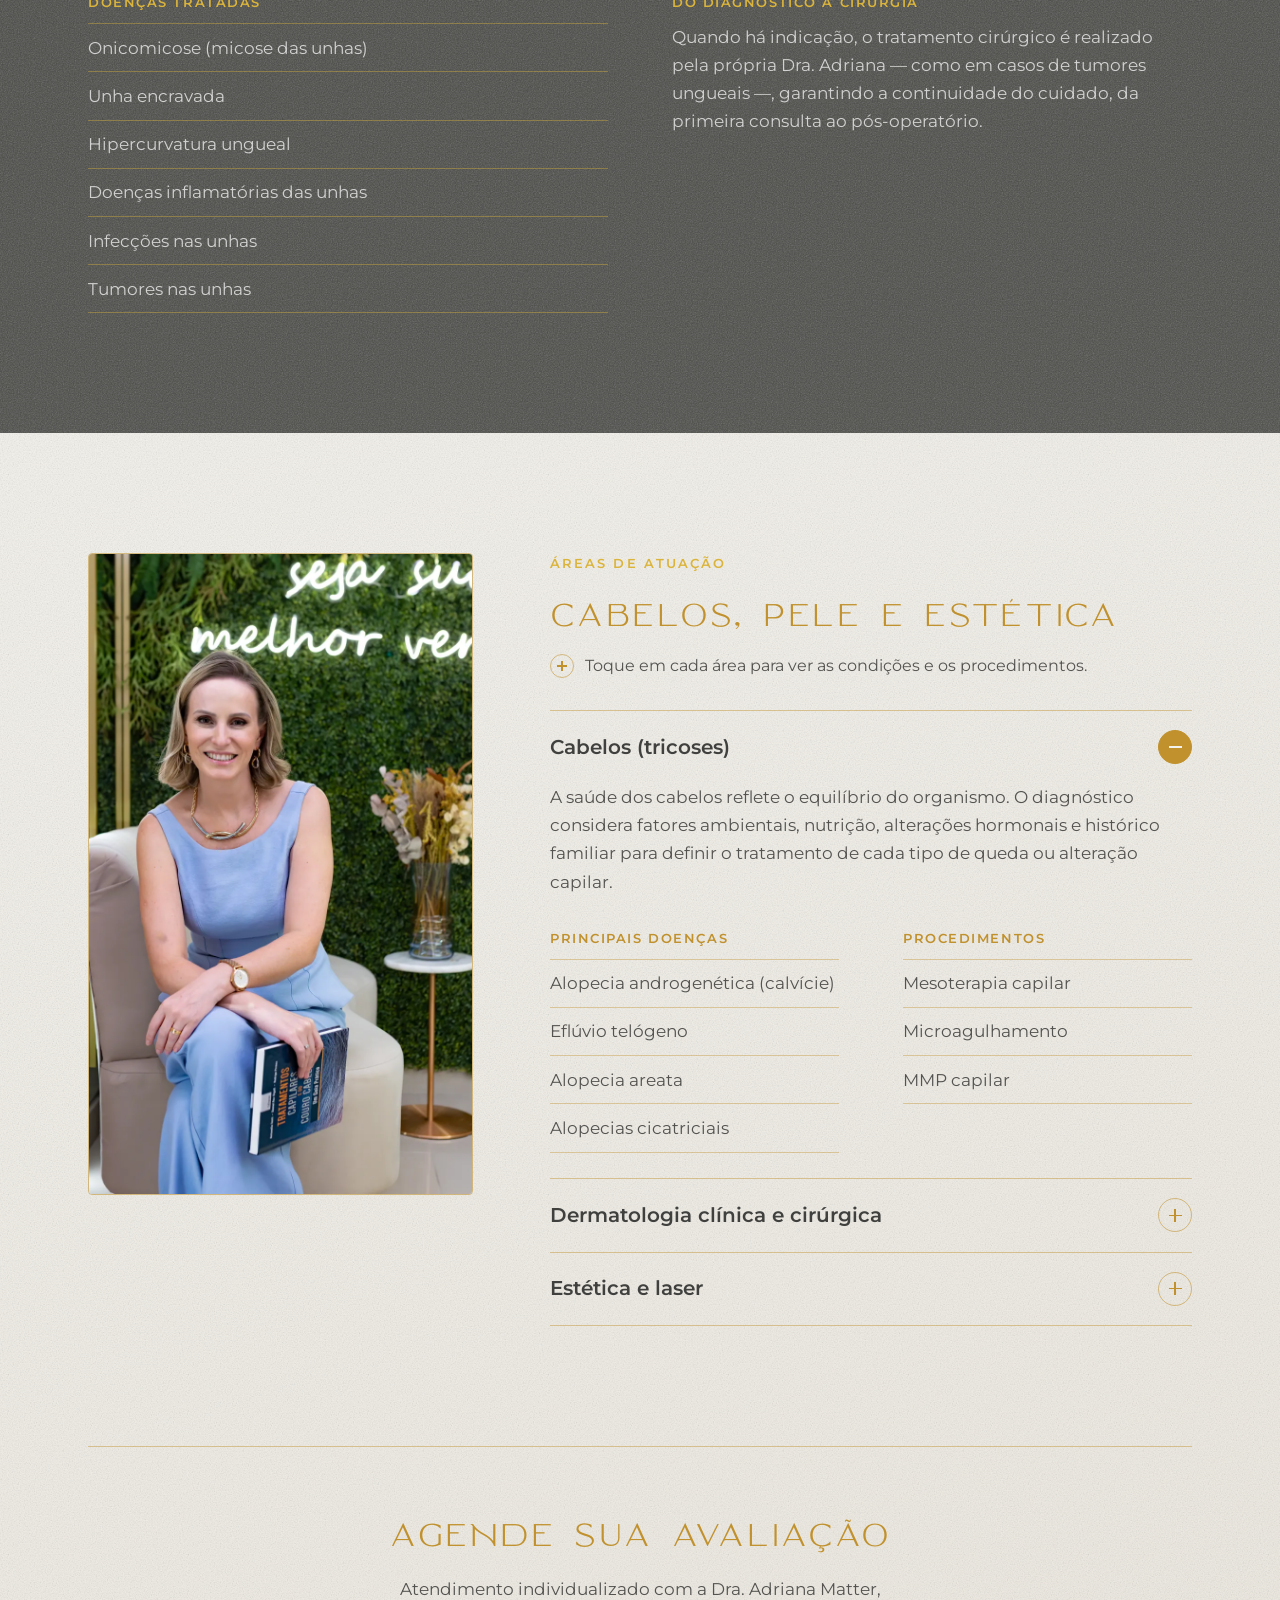
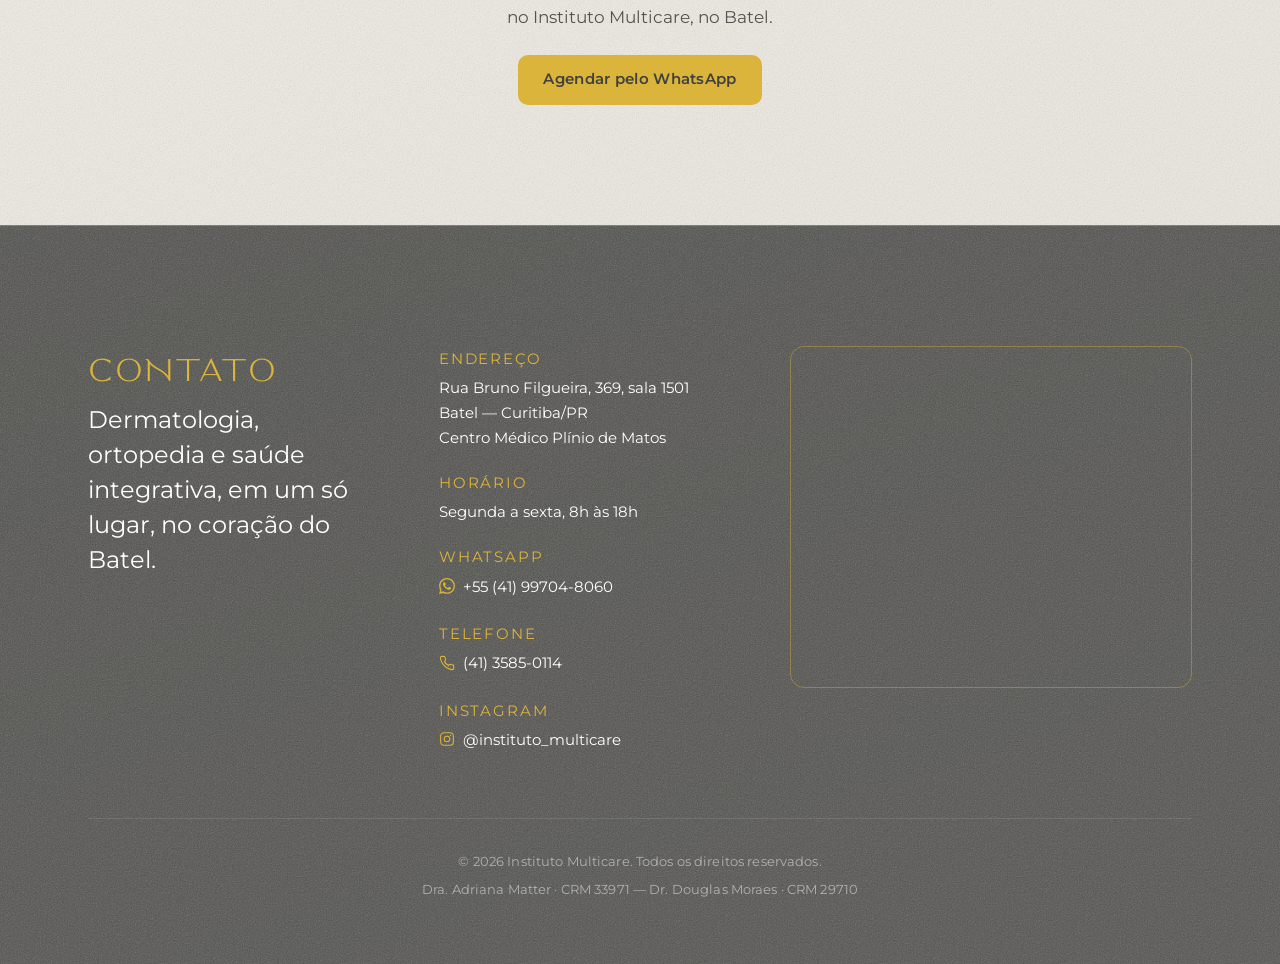
==== commit 8e5a6730: "Página da Dra. Adriana: formação, hero em 1 linha e diagrama em pt-BR - Hero: nome "Dra. Adriana Mat" ====
--- a/adriana.html
+++ b/adriana.html
@@ -171,8 +171,58 @@
         </div>
       </section>
 
+      <!-- Formação e títulos (faixa escura) -->
+      <section class="section section--dark section--mark-none section--rule-end" aria-labelledby="formacao-titulo">
+        <div class="container">
+          <div class="formacao">
+            <div class="formacao__head">
+              <span class="eyebrow reveal">Formação</span>
+              <h2 class="t-headline reveal" id="formacao-titulo" style="--reveal-delay: 0.06s">
+                Formação e títulos
+              </h2>
+            </div>
+
+            <ol class="formacao__list">
+              <li class="formacao__item reveal" style="--reveal-delay: 0.1s">
+                <span class="formacao__role">Graduação em Medicina</span>
+                <span class="formacao__org">Universidade Federal do Paraná (UFPR)</span>
+              </li>
+              <li class="formacao__item reveal" style="--reveal-delay: 0.18s">
+                <span class="formacao__role">Residência em Dermatologia</span>
+                <span class="formacao__org">
+                  Hospital do Servidor Público Municipal de São Paulo (HSPM)
+                </span>
+              </li>
+              <li class="formacao__item reveal" style="--reveal-delay: 0.26s">
+                <span class="formacao__role">Título de especialista em Dermatologia</span>
+                <span class="formacao__org">Sociedade Brasileira de Dermatologia (SBD)</span>
+              </li>
+              <li class="formacao__item reveal" style="--reveal-delay: 0.34s">
+                <span class="formacao__role">Especialização em Tricologia</span>
+                <span class="formacao__org">Universidade de Mogi das Cruzes</span>
+              </li>
+              <li class="formacao__item reveal" style="--reveal-delay: 0.42s">
+                <span class="formacao__role">
+                  Especialização em Onicopatias e cirurgia do aparelho ungueal
+                </span>
+                <span class="formacao__org">
+                  Hospital do Servidor Público Municipal de São Paulo (HSPM)
+                </span>
+              </li>
+              <li class="formacao__item reveal" style="--reveal-delay: 0.5s">
+                <span class="formacao__role">Preceptora de Residência Médica</span>
+                <span class="formacao__org">
+                  Ambulatório de doenças ungueais, Santa Casa de Curitiba
+                </span>
+              </li>
+            </ol>
+          </div>
+          <hr class="rule-gold reveal" />
+        </div>
+      </section>
+
       <!-- Unhas — foco principal (faixa escura) -->
-      <section class="section section--dark section--mark-none" aria-labelledby="unhas-titulo">
+      <section class="section section--dark section--mark-none section--rule-start" aria-labelledby="unhas-titulo">
         <div class="container">
           <div class="focus">
             <div class="focus__intro">
@@ -231,27 +281,46 @@
         </div>
       </section>
 
-      <!-- Demais áreas de atuação (faixa clara) -->
-      <section class="section section--light" aria-labelledby="areas-titulo">
+      <!-- Demais áreas de atuação (faixa clara, sem marca d'água) -->
+      <section class="section section--light section--mark-none" aria-labelledby="areas-titulo">
         <div class="container">
-          <span class="eyebrow reveal">Áreas de atuação</span>
-          <h2 class="t-headline section-heading reveal" id="areas-titulo">Cabelos, pele e estética</h2>
-
-          <div class="accordion reveal" style="--reveal-delay: 0.12s">
-            <!-- Cabelos (tricoses) -->
-            <div class="accordion__item">
-              <h3 class="sr-only">Cabelos (tricoses)</h3>
-              <button
-                class="accordion__trigger"
-                type="button"
-                data-accordion
-                aria-expanded="false"
-                aria-controls="ac-cabelos"
-              >
-                Cabelos (tricoses)
-                <span class="accordion__icon" aria-hidden="true"></span>
-              </button>
-              <div class="accordion__panel" id="ac-cabelos">
+          <div class="areas">
+            <div class="areas__media reveal">
+              <img
+                class="photo photo--areas"
+                src="assets/img/adriana-areas.webp"
+                alt="Dra. Adriana Matter em seu consultório no Instituto Multicare"
+                width="900"
+                height="1350"
+                loading="lazy"
+              />
+            </div>
+
+            <div class="areas__main">
+              <div class="areas-head">
+                <span class="eyebrow reveal">Áreas de atuação</span>
+                <h2 class="t-headline reveal" id="areas-titulo">Cabelos, pele e estética</h2>
+                <p class="areas-hint reveal" style="--reveal-delay: 0.08s">
+                  <span class="areas-hint__icon" aria-hidden="true"></span>
+                  Toque em cada área para ver as condições e os procedimentos.
+                </p>
+              </div>
+
+              <div class="accordion reveal" style="--reveal-delay: 0.12s">
+                <!-- Cabelos (tricoses) -->
+                <div class="accordion__item">
+                  <h3 class="sr-only">Cabelos (tricoses)</h3>
+                  <button
+                    class="accordion__trigger"
+                    type="button"
+                    data-accordion
+                    aria-expanded="true"
+                    aria-controls="ac-cabelos"
+                  >
+                    Cabelos (tricoses)
+                    <span class="accordion__icon" aria-hidden="true"></span>
+                  </button>
+                  <div class="accordion__panel is-open" id="ac-cabelos">
                 <div>
                   <div class="accordion__body">
                     <p>
@@ -383,6 +452,8 @@
               </div>
             </div>
           </div>
+            </div>
+          </div>
 
           <!-- CTA final -->
           <div class="cta-band reveal">
--- a/assets/css/styles.css
+++ b/assets/css/styles.css
@@ -562,7 +562,8 @@
   background-position: center 22%;
 }
 .hero--adriana .hero__inner {
-  max-width: 42rem;
+  /* Largura suficiente para o nome caber em uma linha só no desktop. */
+  max-width: 45rem;
 }
 .hero__eyebrow {
   font-family: var(--font-body);
@@ -580,7 +581,10 @@
   font-size: clamp(2.4rem, 1.4rem + 4.2vw, 3.9rem);
   line-height: 1.05;
   color: var(--charcoal);
-  max-width: 12ch;
+  /* Nome em uma linha só nas telas largas; só quebra quando o
+     espaço físico realmente não comporta (celular). */
+  max-width: none;
+  text-wrap: balance;
 }
 .hero--adriana .hero__tagline {
   color: var(--slate);
@@ -812,6 +816,63 @@
   }
 }
 
+/* ---------- Áreas de atuação: foto + acordeão lado a lado ----------
+   A foto tem proporção fixa (4/5) e fica alinhada ao topo: o acordeão
+   cresce/encolhe abaixo sem alterar o enquadramento da imagem. */
+.areas {
+  display: grid;
+  grid-template-columns: minmax(0, 0.6fr) minmax(0, 1fr);
+  gap: clamp(2rem, 6vw, 5rem);
+  align-items: start;
+}
+.areas__media .photo--areas {
+  aspect-ratio: 3 / 5;
+  object-position: center center;
+}
+
+/* ---------- Áreas de atuação: cabeçalho + dica de uso ---------- */
+.areas-head {
+  margin-bottom: var(--space-md);
+}
+.areas-head .t-headline {
+  margin-top: 0.4rem;
+}
+/* Linha que ensina o paciente a abrir os itens; espelha o anel +/− do acordeão. */
+.areas-hint {
+  display: flex;
+  align-items: center;
+  gap: 0.7rem;
+  margin-top: 1rem;
+  font-size: 0.975rem;
+  line-height: 1.4;
+  text-wrap: pretty;
+  color: var(--slate);
+}
+.areas-hint__icon {
+  flex: none;
+  position: relative;
+  width: 24px;
+  height: 24px;
+  border-radius: 50%;
+  border: 1px solid rgba(192, 145, 45, 0.55);
+}
+.areas-hint__icon::before,
+.areas-hint__icon::after {
+  content: "";
+  position: absolute;
+  inset: 0;
+  margin: auto;
+  background: var(--gold-deep);
+}
+.areas-hint__icon::before {
+  width: 10px;
+  height: 1.5px;
+}
+.areas-hint__icon::after {
+  width: 1.5px;
+  height: 10px;
+}
+
 /* ---------- Acordeão (componente de assinatura) ---------- */
 .accordion {
   border-top: var(--rule);
@@ -824,23 +885,33 @@
   align-items: center;
   justify-content: space-between;
   gap: var(--space-sm);
-  width: 100%;
-  padding: 1.4rem 0;
+  width: calc(100% + 1.8rem);
+  margin-inline: -0.9rem;
+  padding: 1.2rem 0.9rem;
+  border-radius: var(--radius-md);
   text-align: left;
+  cursor: pointer;
   font-family: var(--font-body);
   font-weight: 600;
   font-size: clamp(1.05rem, 1rem + 0.4vw, 1.25rem);
   color: var(--ink);
-  transition: color var(--dur-fast) var(--ease-out);
+  transition: color var(--dur-fast) var(--ease-out),
+    background var(--dur-fast) var(--ease-out);
 }
 .accordion__trigger:hover {
   color: var(--gold);
-}
+  background: var(--surface-hover);
+}
+/* Anel +/− : sinaliza claramente um botão que abre/fecha. */
 .accordion__icon {
   flex: none;
   position: relative;
-  width: 16px;
-  height: 16px;
+  width: 34px;
+  height: 34px;
+  border-radius: 50%;
+  border: 1px solid rgba(219, 180, 59, 0.5);
+  transition: background var(--dur-fast) var(--ease-out),
+    border-color var(--dur-fast) var(--ease-out);
 }
 .accordion__icon::before,
 .accordion__icon::after {
@@ -850,15 +921,29 @@
   margin: auto;
   background: var(--gold);
   transition: transform var(--dur) var(--ease-out),
-    opacity var(--dur-fast) var(--ease-out);
+    opacity var(--dur-fast) var(--ease-out),
+    background var(--dur-fast) var(--ease-out);
 }
 .accordion__icon::before {
-  width: 16px;
+  width: 13px;
   height: 1.5px;
 }
 .accordion__icon::after {
   width: 1.5px;
-  height: 16px;
+  height: 13px;
+}
+.accordion__trigger:hover .accordion__icon {
+  border-color: var(--gold);
+  background: rgba(219, 180, 59, 0.12);
+}
+/* Aberto: anel preenchido com sinal de menos — estado inequívoco. */
+.accordion__trigger[aria-expanded="true"] .accordion__icon {
+  background: var(--gold);
+  border-color: var(--gold);
+}
+.accordion__trigger[aria-expanded="true"] .accordion__icon::before,
+.accordion__trigger[aria-expanded="true"] .accordion__icon::after {
+  background: var(--charcoal);
 }
 .accordion__trigger[aria-expanded="true"] .accordion__icon::after {
   transform: rotate(90deg);
@@ -914,6 +999,93 @@
 }
 .section--light .bio__cred {
   color: rgba(64, 65, 63, 0.7);
+}
+
+/* ---------- Formação e títulos (faixa escura, timeline com fio dourado) ---------- */
+.formacao {
+  max-width: 720px;
+  margin-inline: auto;
+}
+/* Título centralizado na tela; a formação vem abaixo, de cima para baixo. */
+.formacao__head {
+  text-align: center;
+}
+.formacao__head .t-headline {
+  margin-top: var(--space-sm);
+}
+.formacao__list {
+  list-style: none;
+  max-width: 600px;
+  margin: var(--space-lg) auto 0;
+  padding: 0;
+  position: relative;
+}
+/* Espinha dourada hairline costurando os marcadores (a "linha dourada"). */
+.formacao__list::before {
+  content: "";
+  position: absolute;
+  left: 4px;
+  top: 1.7rem;
+  bottom: 1.7rem;
+  width: 1px;
+  background: linear-gradient(
+    180deg,
+    rgba(219, 180, 59, 0.55),
+    rgba(219, 180, 59, 0.12)
+  );
+}
+.formacao__item {
+  position: relative;
+  padding: 1.15rem 0 1.15rem 1.85rem;
+  border-top: var(--hairline-faint);
+}
+.formacao__item:first-child {
+  border-top: none;
+}
+/* Marcador dourado (ponto): fio/marca, nunca preenchimento de texto. */
+.formacao__item::before {
+  content: "";
+  position: absolute;
+  left: 0;
+  top: 1.6rem;
+  width: 9px;
+  height: 9px;
+  border-radius: 50%;
+  background: var(--gold);
+}
+.formacao__role {
+  display: block;
+  font-weight: 600;
+  font-size: 1.0625rem;
+  line-height: 1.4;
+  color: var(--white);
+}
+.formacao__org {
+  display: block;
+  margin-top: 0.3rem;
+  font-size: 0.95rem;
+  line-height: 1.45;
+  color: rgba(255, 255, 255, 0.74);
+}
+/* Encurta o vão entre Formação e a seção seguinte: o fio dourado fica
+   centralizado num respiro moderado, sem empilhar três faixas de padding. */
+.section--rule-end {
+  padding-bottom: var(--space-md);
+}
+.section--rule-start {
+  padding-top: var(--space-lg);
+}
+/* Fio dourado que fecha a seção, separando-a da seguinte (Regra do Fio). */
+.rule-gold {
+  border: none;
+  height: 1px;
+  margin: var(--space-lg) auto 0;
+  background: linear-gradient(
+    90deg,
+    transparent,
+    rgba(219, 180, 59, 0.85) 50%,
+    transparent
+  );
 }
 
 /* Placeholder de foto: bloco marcado até o cliente fornecer o arquivo final.
@@ -1044,10 +1216,26 @@
 }
 .section--light .accordion__trigger:hover {
   color: var(--gold-deep);
+  background: rgba(192, 145, 45, 0.07);
+}
+.section--light .accordion__icon {
+  border-color: rgba(192, 145, 45, 0.55);
 }
 .section--light .accordion__icon::before,
 .section--light .accordion__icon::after {
   background: var(--gold-deep);
+}
+.section--light .accordion__trigger:hover .accordion__icon {
+  border-color: var(--gold-deep);
+  background: rgba(192, 145, 45, 0.12);
+}
+.section--light .accordion__trigger[aria-expanded="true"] .accordion__icon {
+  background: var(--gold-deep);
+  border-color: var(--gold-deep);
+}
+.section--light .accordion__trigger[aria-expanded="true"] .accordion__icon::before,
+.section--light .accordion__trigger[aria-expanded="true"] .accordion__icon::after {
+  background: var(--paper-1);
 }
 .section--light .accordion__body {
   color: var(--slate);
@@ -1084,11 +1272,19 @@
 
 @media (max-width: 820px) {
   .bio,
-  .focus {
+  .focus,
+  .areas {
     grid-template-columns: 1fr;
   }
   .bio__media {
     max-width: 420px;
+  }
+  .areas__media {
+    max-width: 360px;
+    margin-inline: auto;
+  }
+  .areas__media .photo--areas {
+    aspect-ratio: 4 / 5;
   }
   .focus__media {
     position: static;
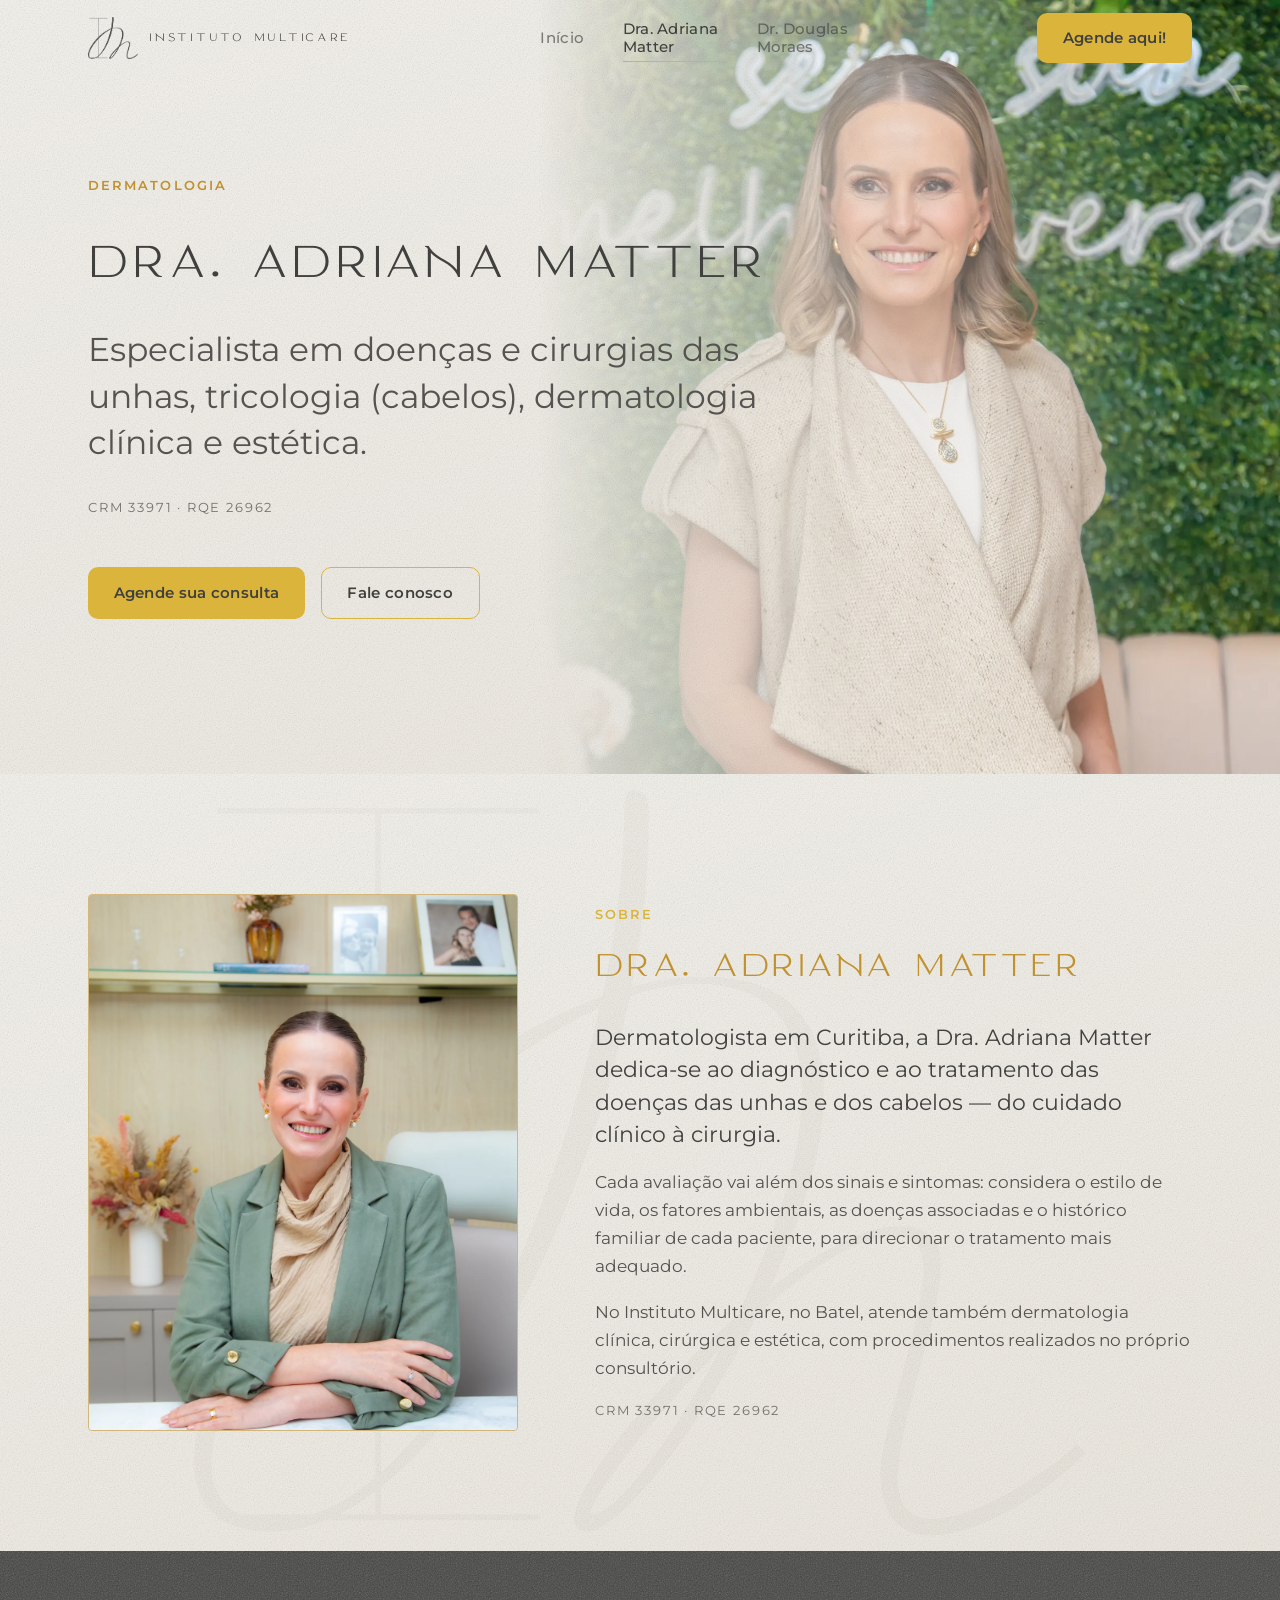
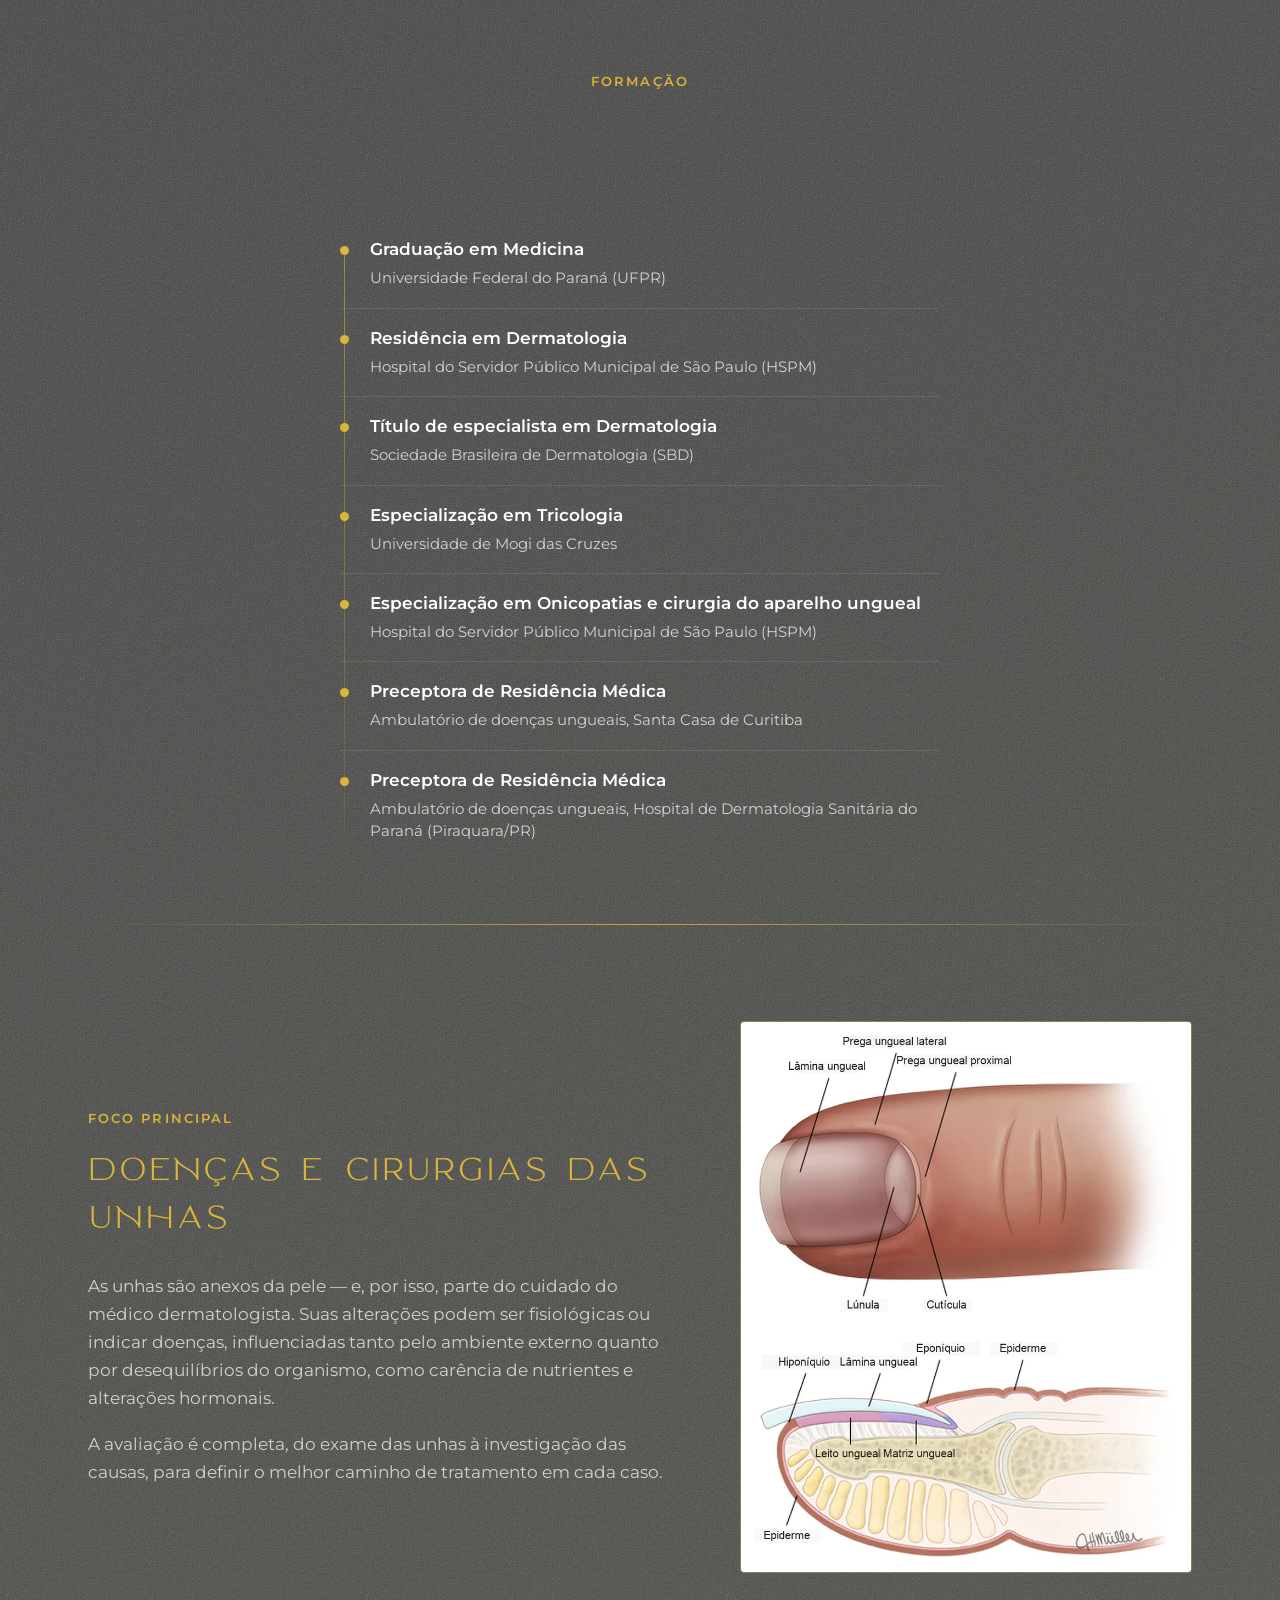
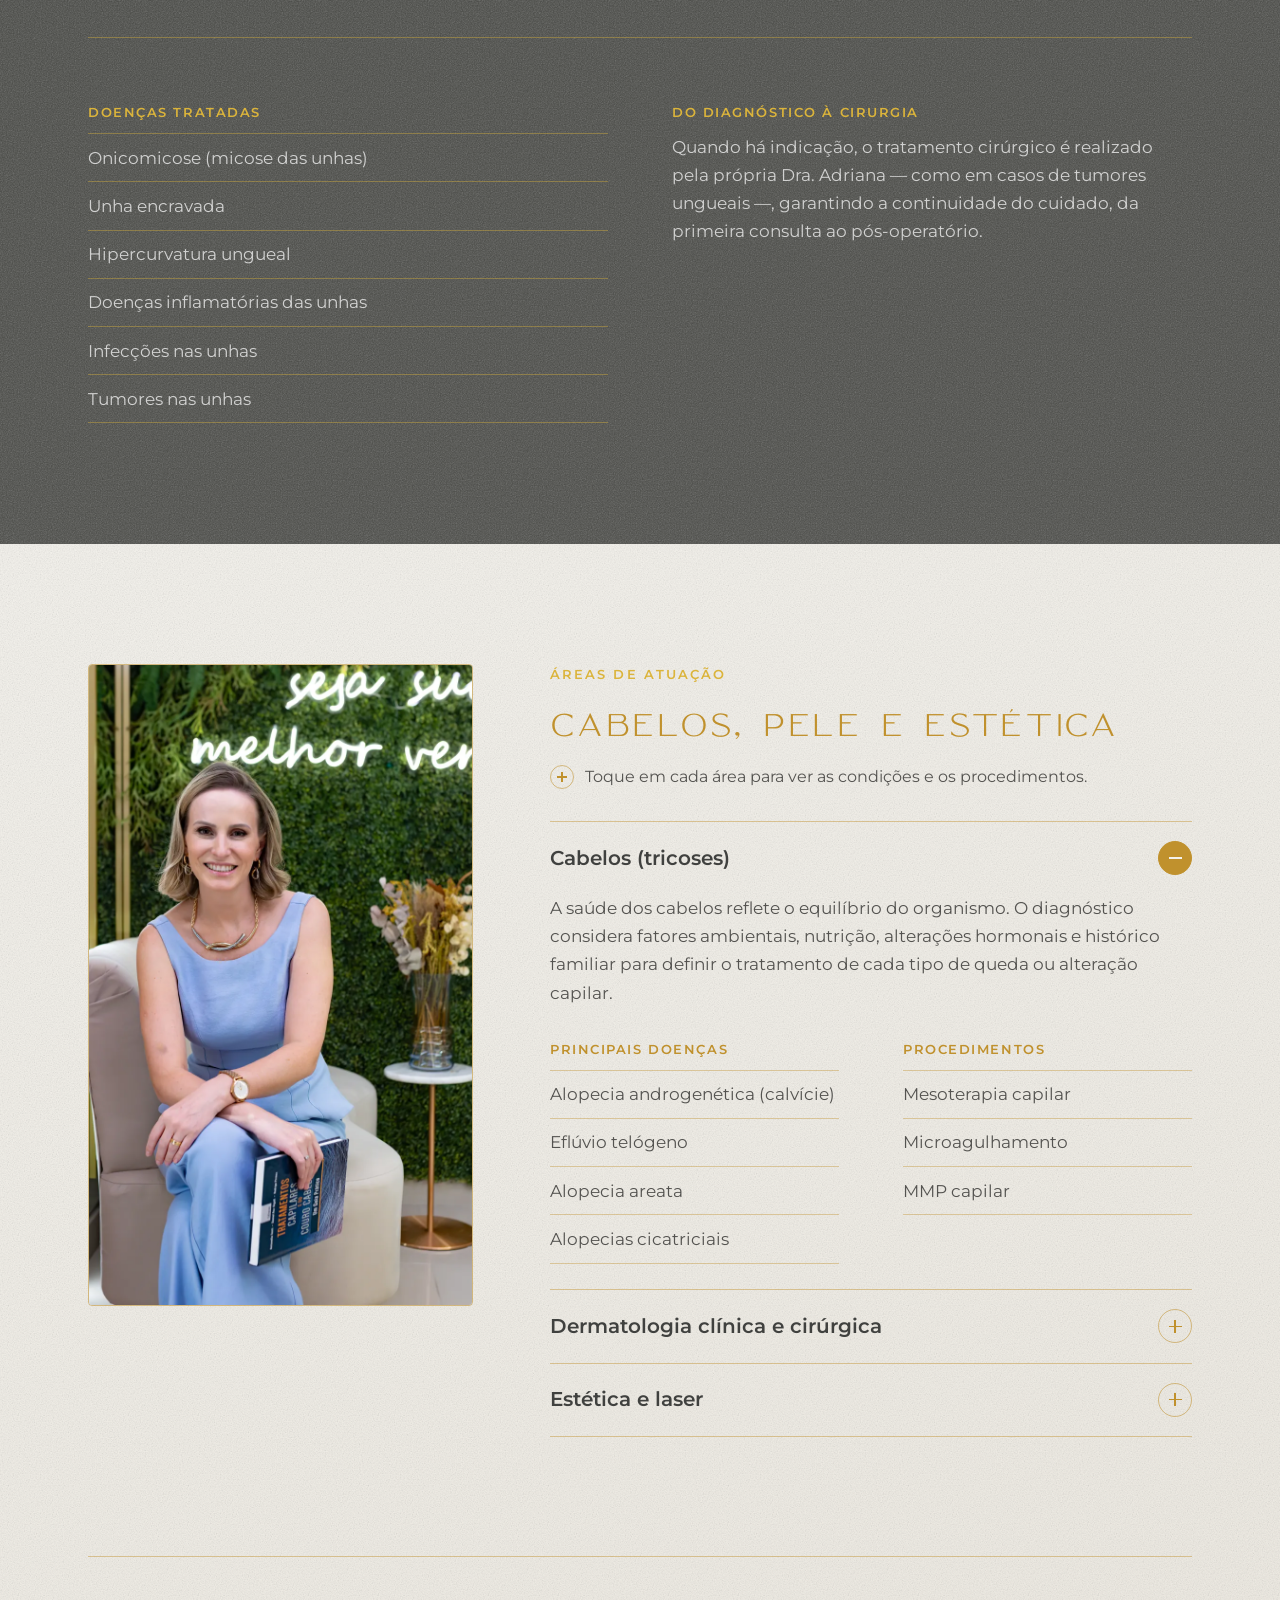
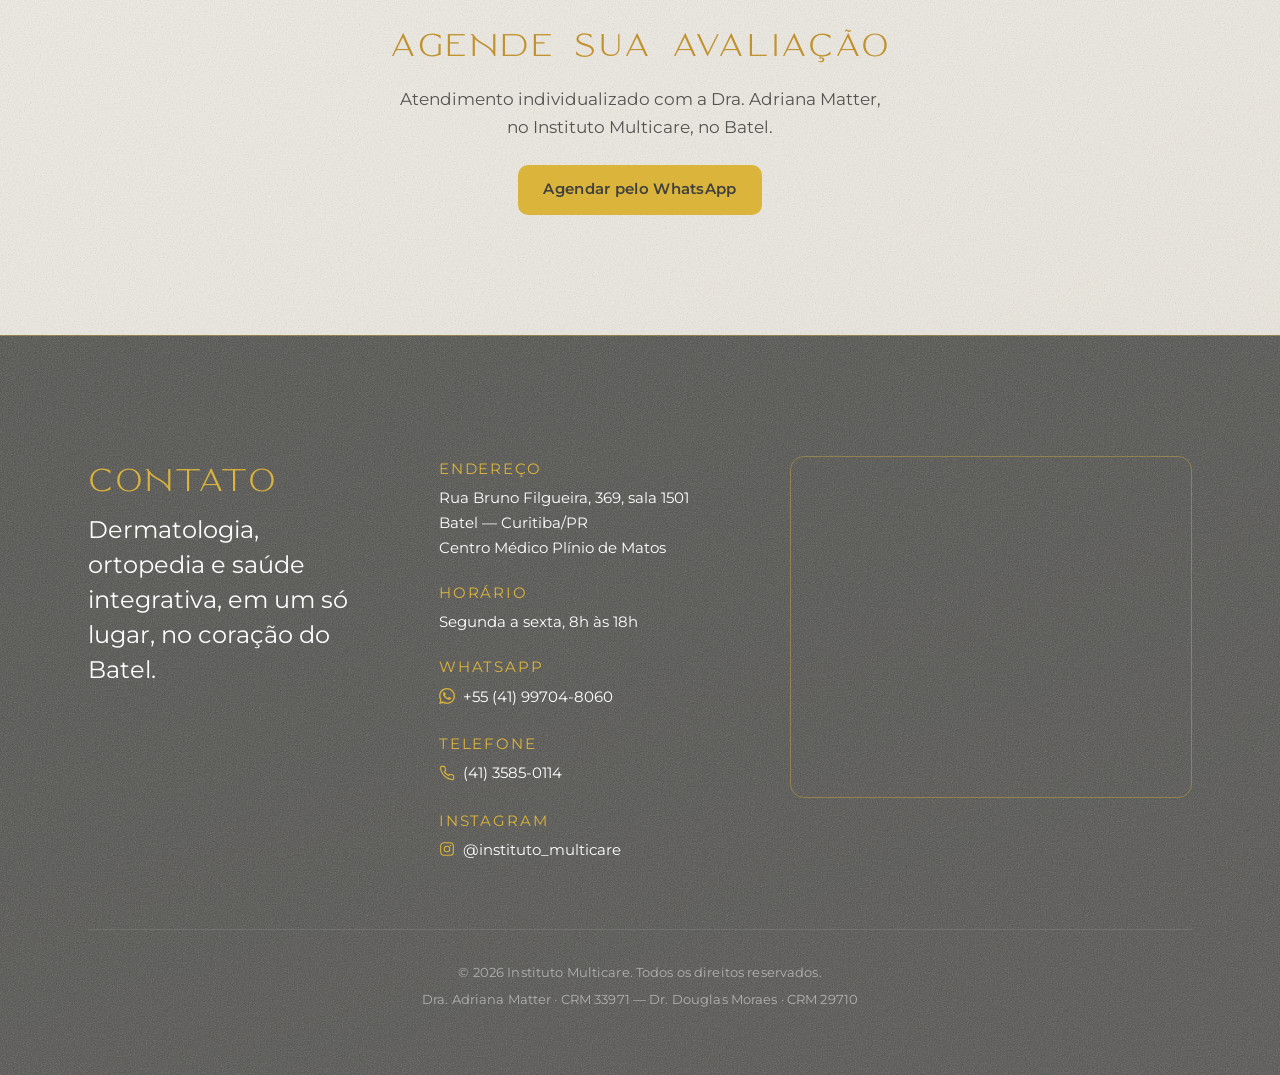
==== commit 10b9045d: "Dra. Adriana: "tricologia (cabelos)" e 2ª preceptoria na Formação - Troca "tricoses (cabelos)" por "" ====
--- a/adriana.html
+++ b/adriana.html
@@ -6,7 +6,7 @@
     <title>Dra. Adriana Matter — Dermatologia | Instituto Multicare</title>
     <meta
       name="description"
-      content="Dra. Adriana Matter, dermatologista no Instituto Multicare, em Curitiba. Especialista em doenças e cirurgias de unhas, tricoses (cabelos), dermatologia clínica e estética."
+      content="Dra. Adriana Matter, dermatologista no Instituto Multicare, em Curitiba. Especialista em doenças e cirurgias de unhas, tricologia (cabelos), dermatologia clínica e estética."
     />
 
     <link rel="preconnect" href="https://fonts.googleapis.com" />
@@ -26,13 +26,13 @@
     <meta property="og:locale" content="pt_BR" />
     <meta property="og:url" content="https://institutomulticare.com.br/adriana.html" />
     <meta property="og:title" content="Dra. Adriana Matter — Dermatologia | Instituto Multicare" />
-    <meta property="og:description" content="Dra. Adriana Matter, dermatologista no Instituto Multicare, em Curitiba. Especialista em doenças e cirurgias de unhas, tricoses (cabelos), dermatologia clínica e estética." />
+    <meta property="og:description" content="Dra. Adriana Matter, dermatologista no Instituto Multicare, em Curitiba. Especialista em doenças e cirurgias de unhas, tricologia (cabelos), dermatologia clínica e estética." />
     <meta property="og:image" content="https://institutomulticare.com.br/assets/img/og-adriana.png" />
     <meta property="og:image:width" content="1200" />
     <meta property="og:image:height" content="630" />
     <meta name="twitter:card" content="summary_large_image" />
     <meta name="twitter:title" content="Dra. Adriana Matter — Dermatologia | Instituto Multicare" />
-    <meta name="twitter:description" content="Dra. Adriana Matter, dermatologista no Instituto Multicare, em Curitiba. Especialista em doenças e cirurgias de unhas, tricoses (cabelos), dermatologia clínica e estética." />
+    <meta name="twitter:description" content="Dra. Adriana Matter, dermatologista no Instituto Multicare, em Curitiba. Especialista em doenças e cirurgias de unhas, tricologia (cabelos), dermatologia clínica e estética." />
     <meta name="twitter:image" content="https://institutomulticare.com.br/assets/img/og-adriana.png" />
 
     <link rel="stylesheet" href="assets/css/styles.css" />
@@ -111,7 +111,7 @@
               Dra. Adriana Matter
             </h1>
             <p class="hero__tagline reveal" style="--reveal-delay: 0.12s">
-              Especialista em doenças e cirurgias das unhas, tricoses (cabelos),
+              Especialista em doenças e cirurgias das unhas, tricologia (cabelos),
               dermatologia clínica e estética.
             </p>
             <p class="hero__credentials reveal" style="--reveal-delay: 0.18s">CRM 33971 · RQE 26962</p>
@@ -213,6 +213,13 @@
                 <span class="formacao__role">Preceptora de Residência Médica</span>
                 <span class="formacao__org">
                   Ambulatório de doenças ungueais, Santa Casa de Curitiba
+                </span>
+              </li>
+              <li class="formacao__item reveal" style="--reveal-delay: 0.58s">
+                <span class="formacao__role">Preceptora de Residência Médica</span>
+                <span class="formacao__org">
+                  Ambulatório de doenças ungueais, Hospital de Dermatologia
+                  Sanitária do Paraná (Piraquara/PR)
                 </span>
               </li>
             </ol>
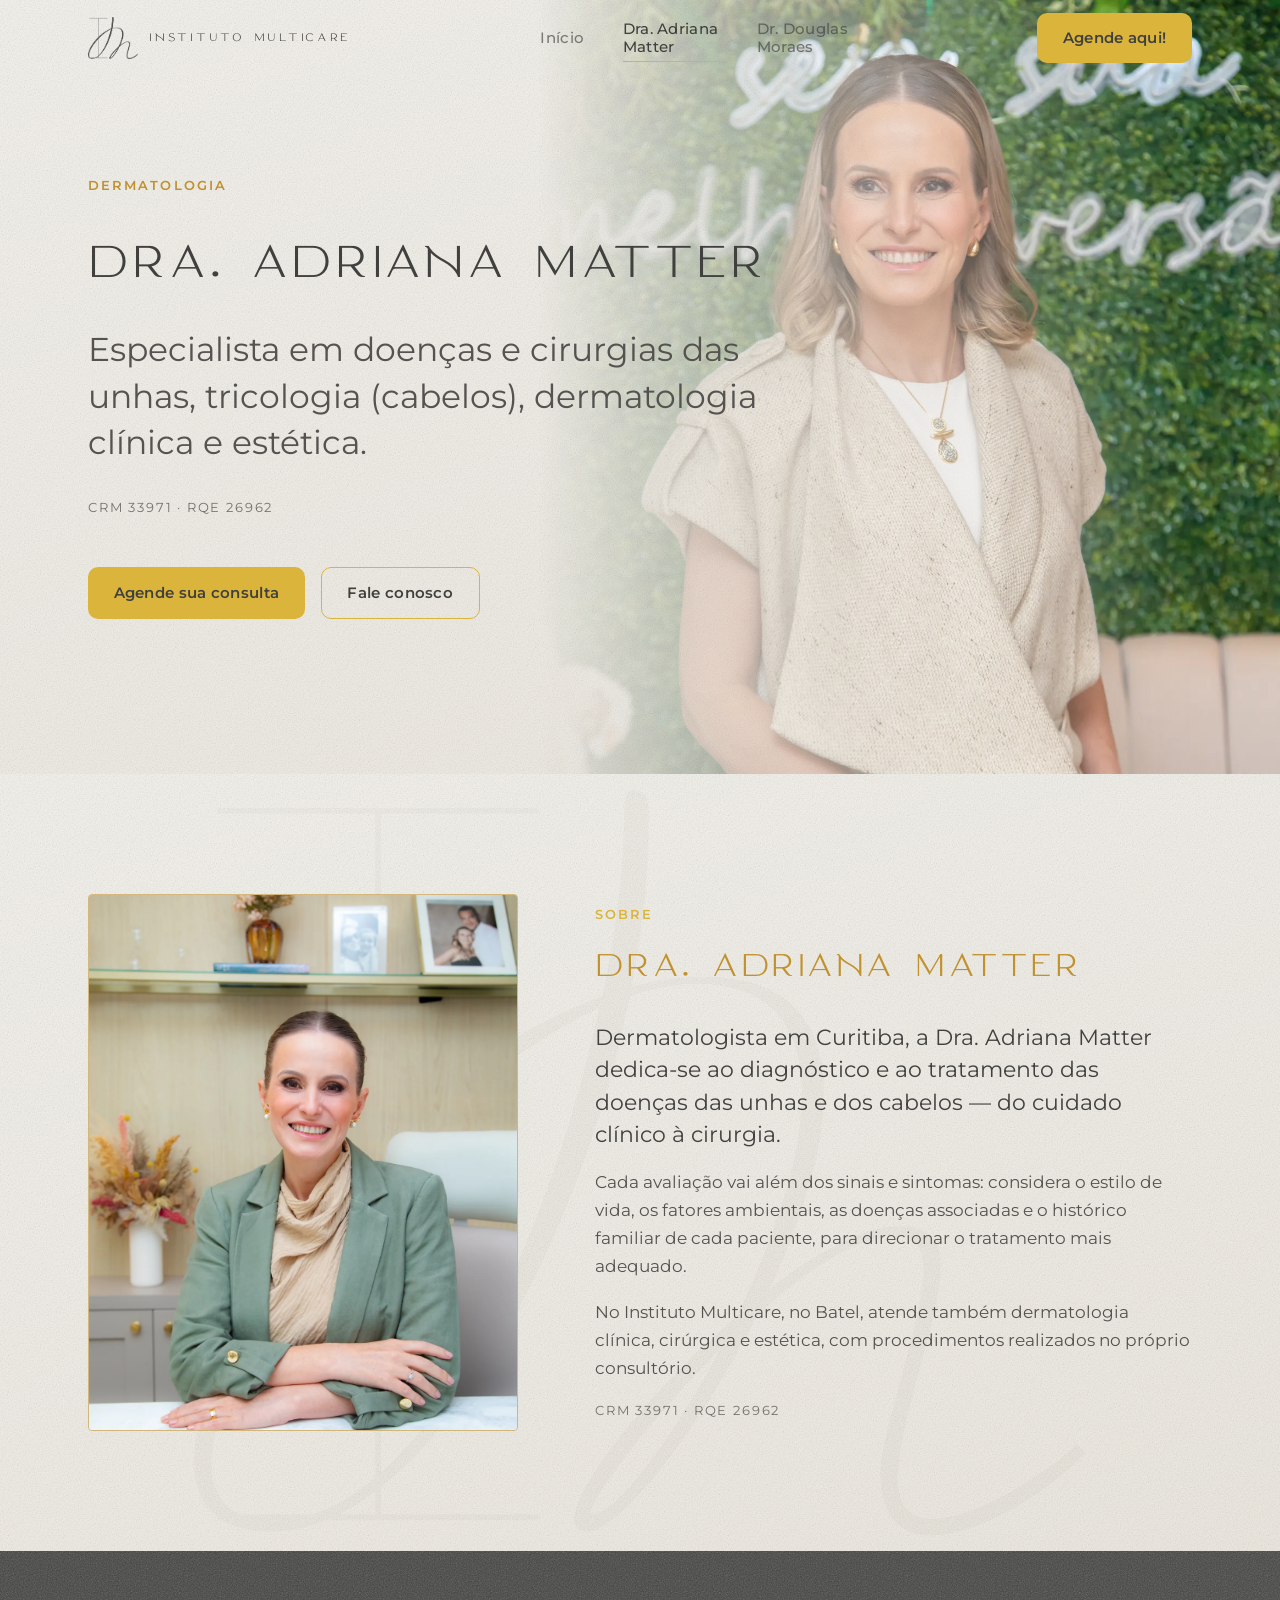
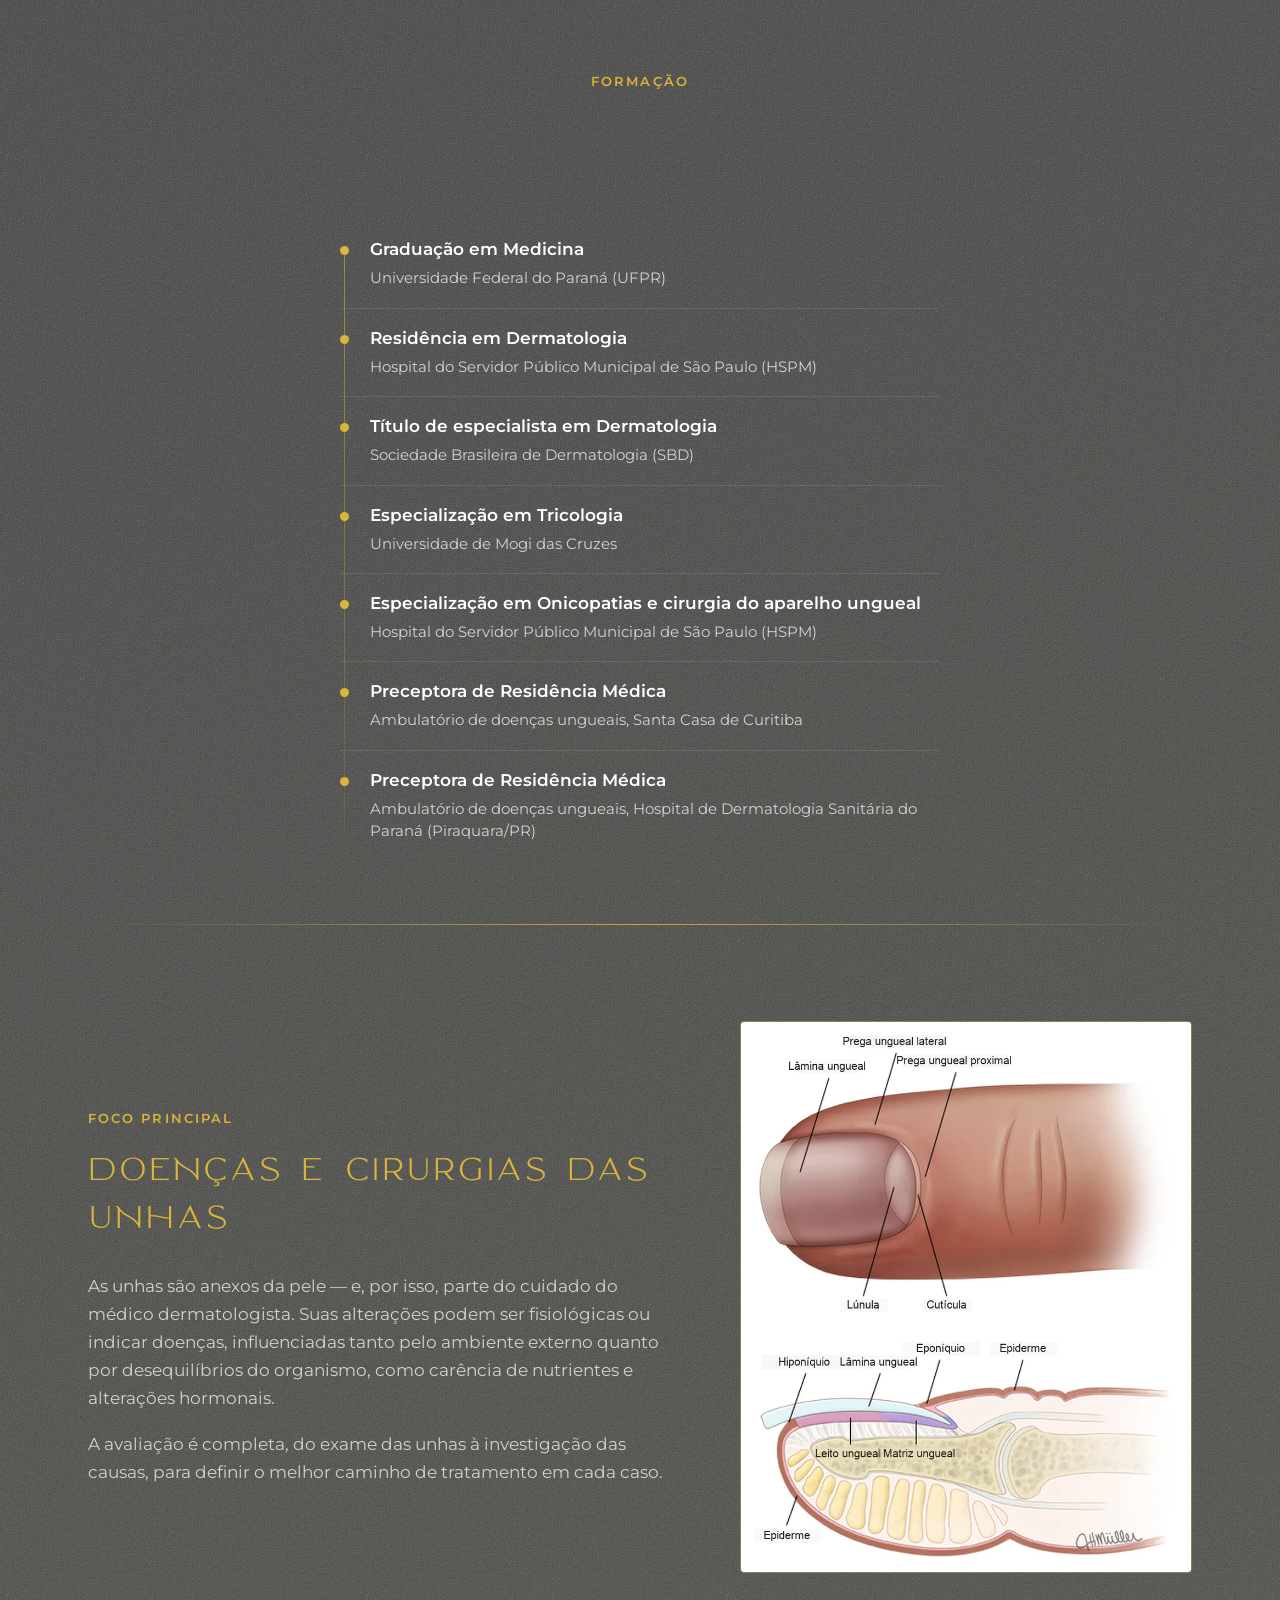
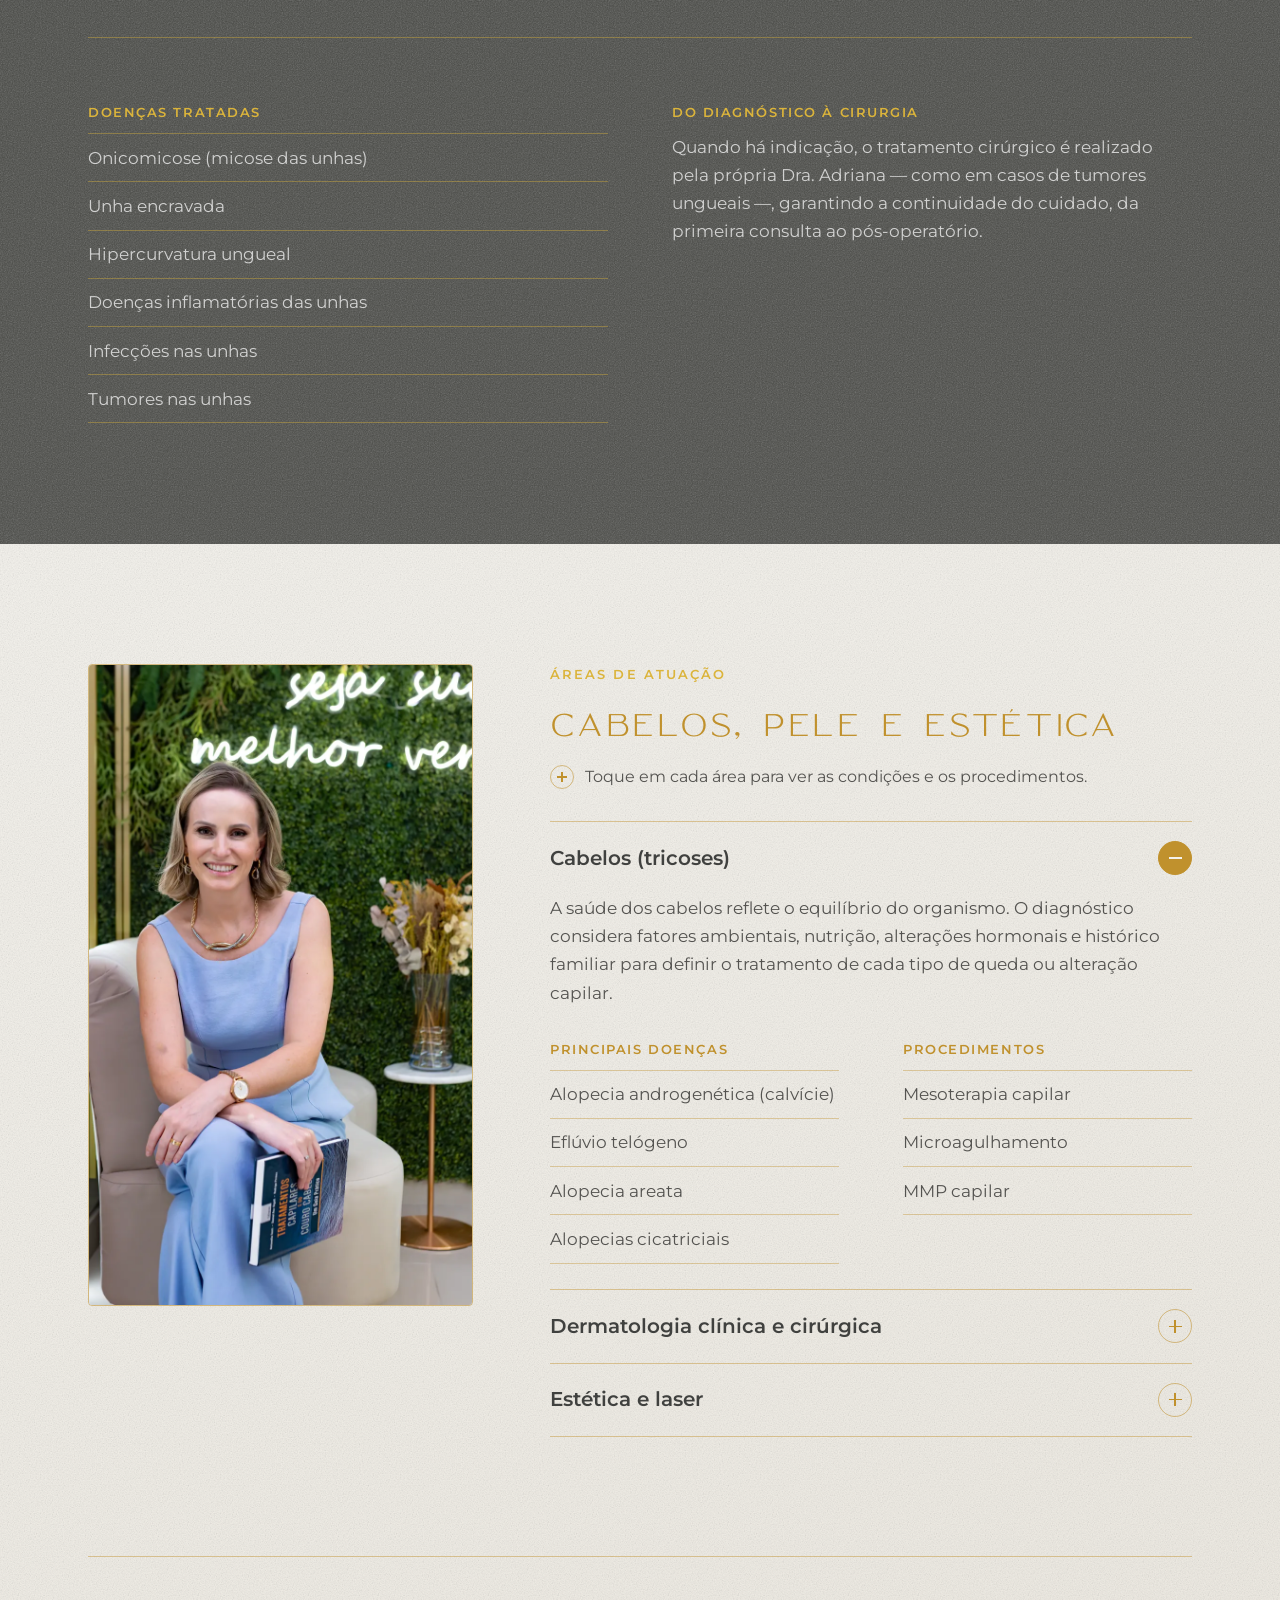
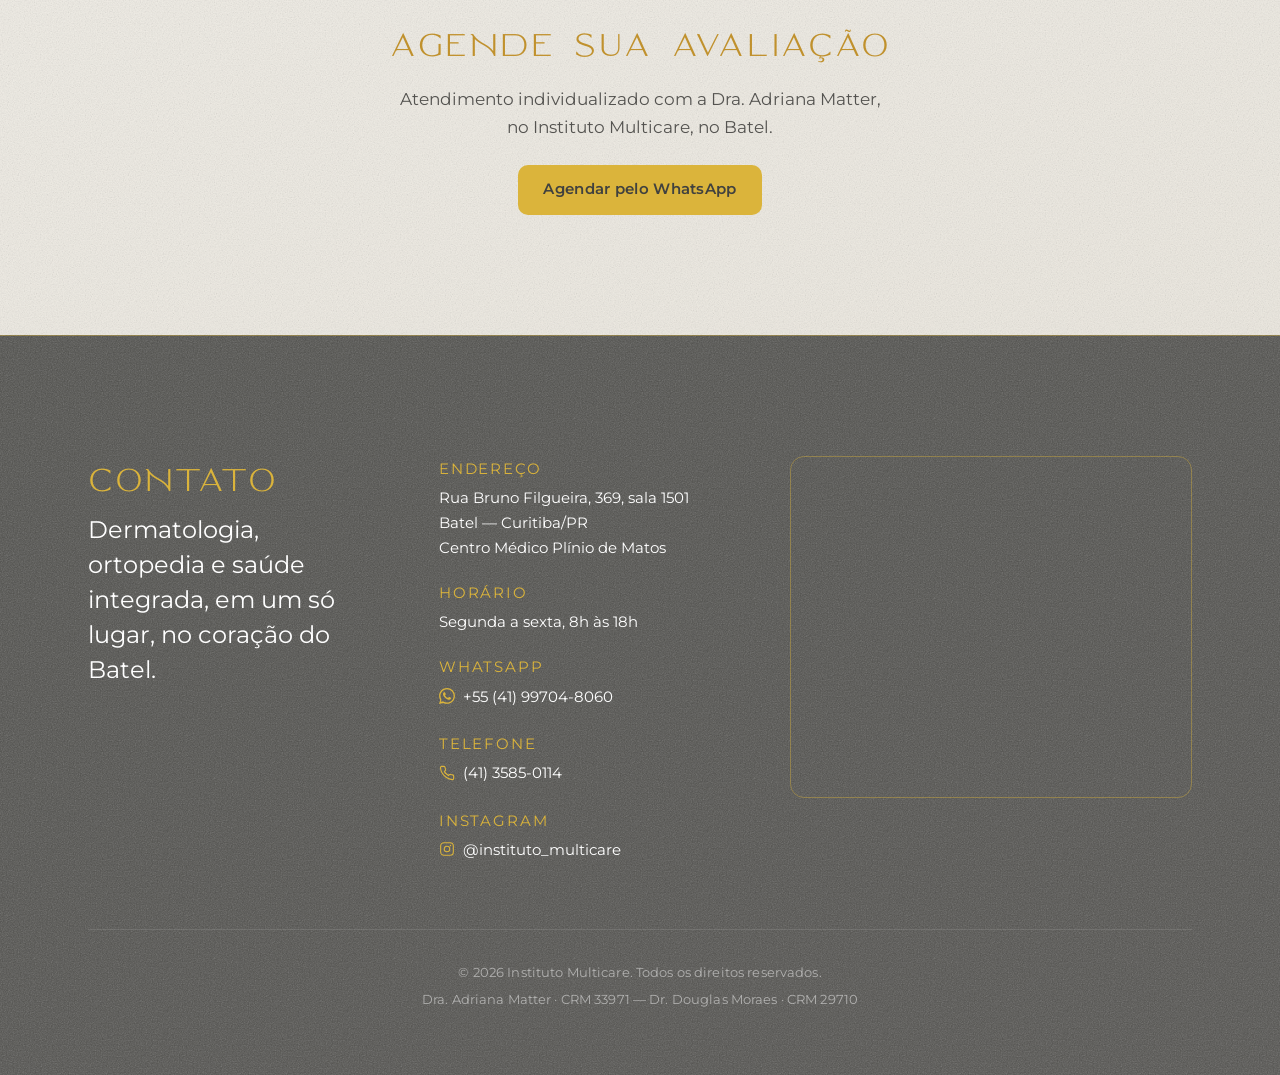
==== commit 87630def: "Usa o termo "saúde integrada" (em vez de integrativa) Aplica "saúde integrada" no título/SEO e na he" ====
--- a/adriana.html
+++ b/adriana.html
@@ -488,7 +488,7 @@
           <div class="footer__brand reveal">
             <span class="eyebrow footer__eyebrow">Contato</span>
             <p>
-              Dermatologia, ortopedia e saúde integrativa, em um só lugar, no
+              Dermatologia, ortopedia e saúde integrada, em um só lugar, no
               coração do Batel.
             </p>
           </div>
--- a/assets/css/styles.css
+++ b/assets/css/styles.css
@@ -593,6 +593,21 @@
   color: rgba(64, 65, 63, 0.7);
 }
 
+/* ---------- Hero do Dr. Douglas (faixa clara, foto à direita) ---------- */
+.hero--douglas .hero__media {
+  background-image: url("../img/douglas-hero.webp");
+  background-position: center 18%;
+}
+.hero--douglas .hero__inner {
+  max-width: 45rem;
+}
+.hero--douglas .hero__tagline {
+  color: var(--slate);
+}
+.hero--douglas .hero__credentials {
+  color: rgba(64, 65, 63, 0.7);
+}
+
 /* ---------- Início: sobre o instituto ---------- */
 .intro {
   display: grid;
@@ -871,6 +886,17 @@
 .areas-hint__icon::after {
   width: 1.5px;
   height: 10px;
+}
+/* Dica em faixa escura: texto e ícone dourado legíveis sobre o grafite */
+.section--dark .areas-hint {
+  color: var(--ink-muted);
+}
+.section--dark .areas-hint__icon {
+  border-color: rgba(219, 180, 59, 0.55);
+}
+.section--dark .areas-hint__icon::before,
+.section--dark .areas-hint__icon::after {
+  background: var(--gold);
 }
 
 /* ---------- Acordeão (componente de assinatura) ---------- */
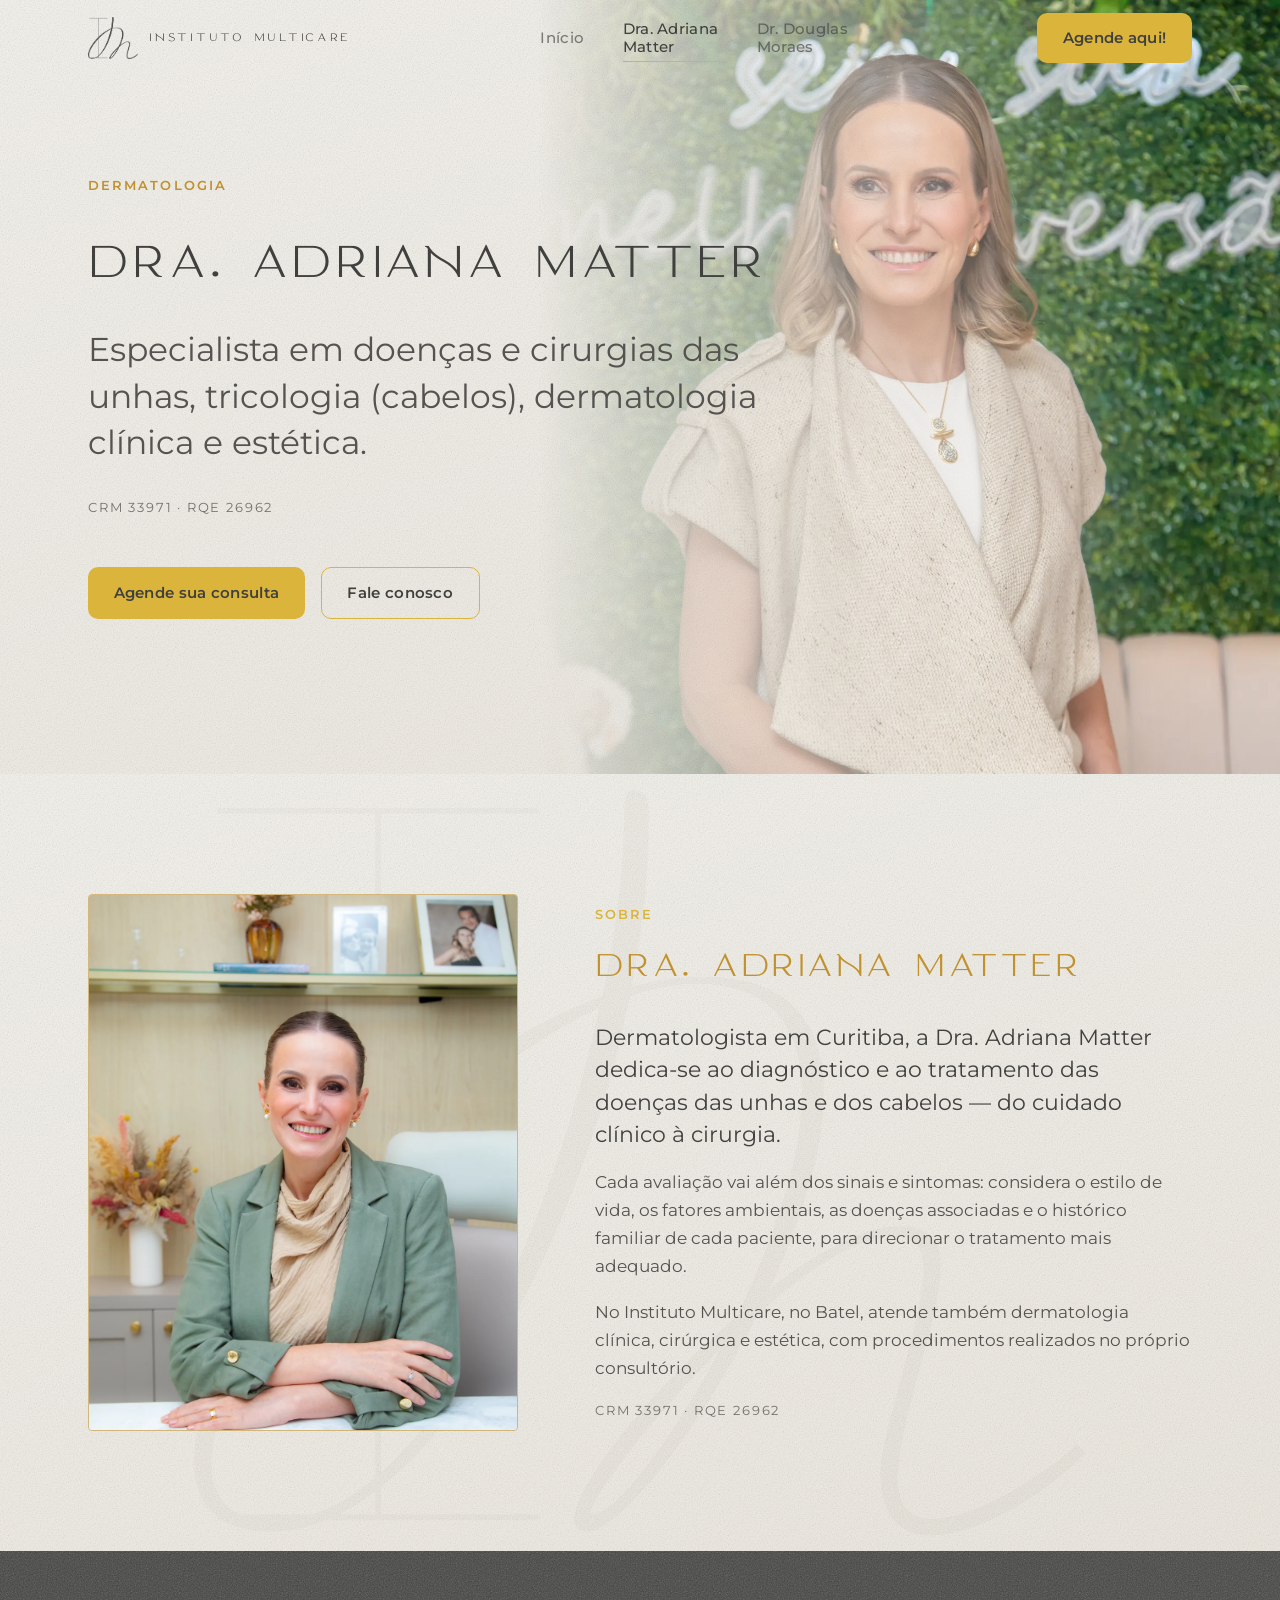
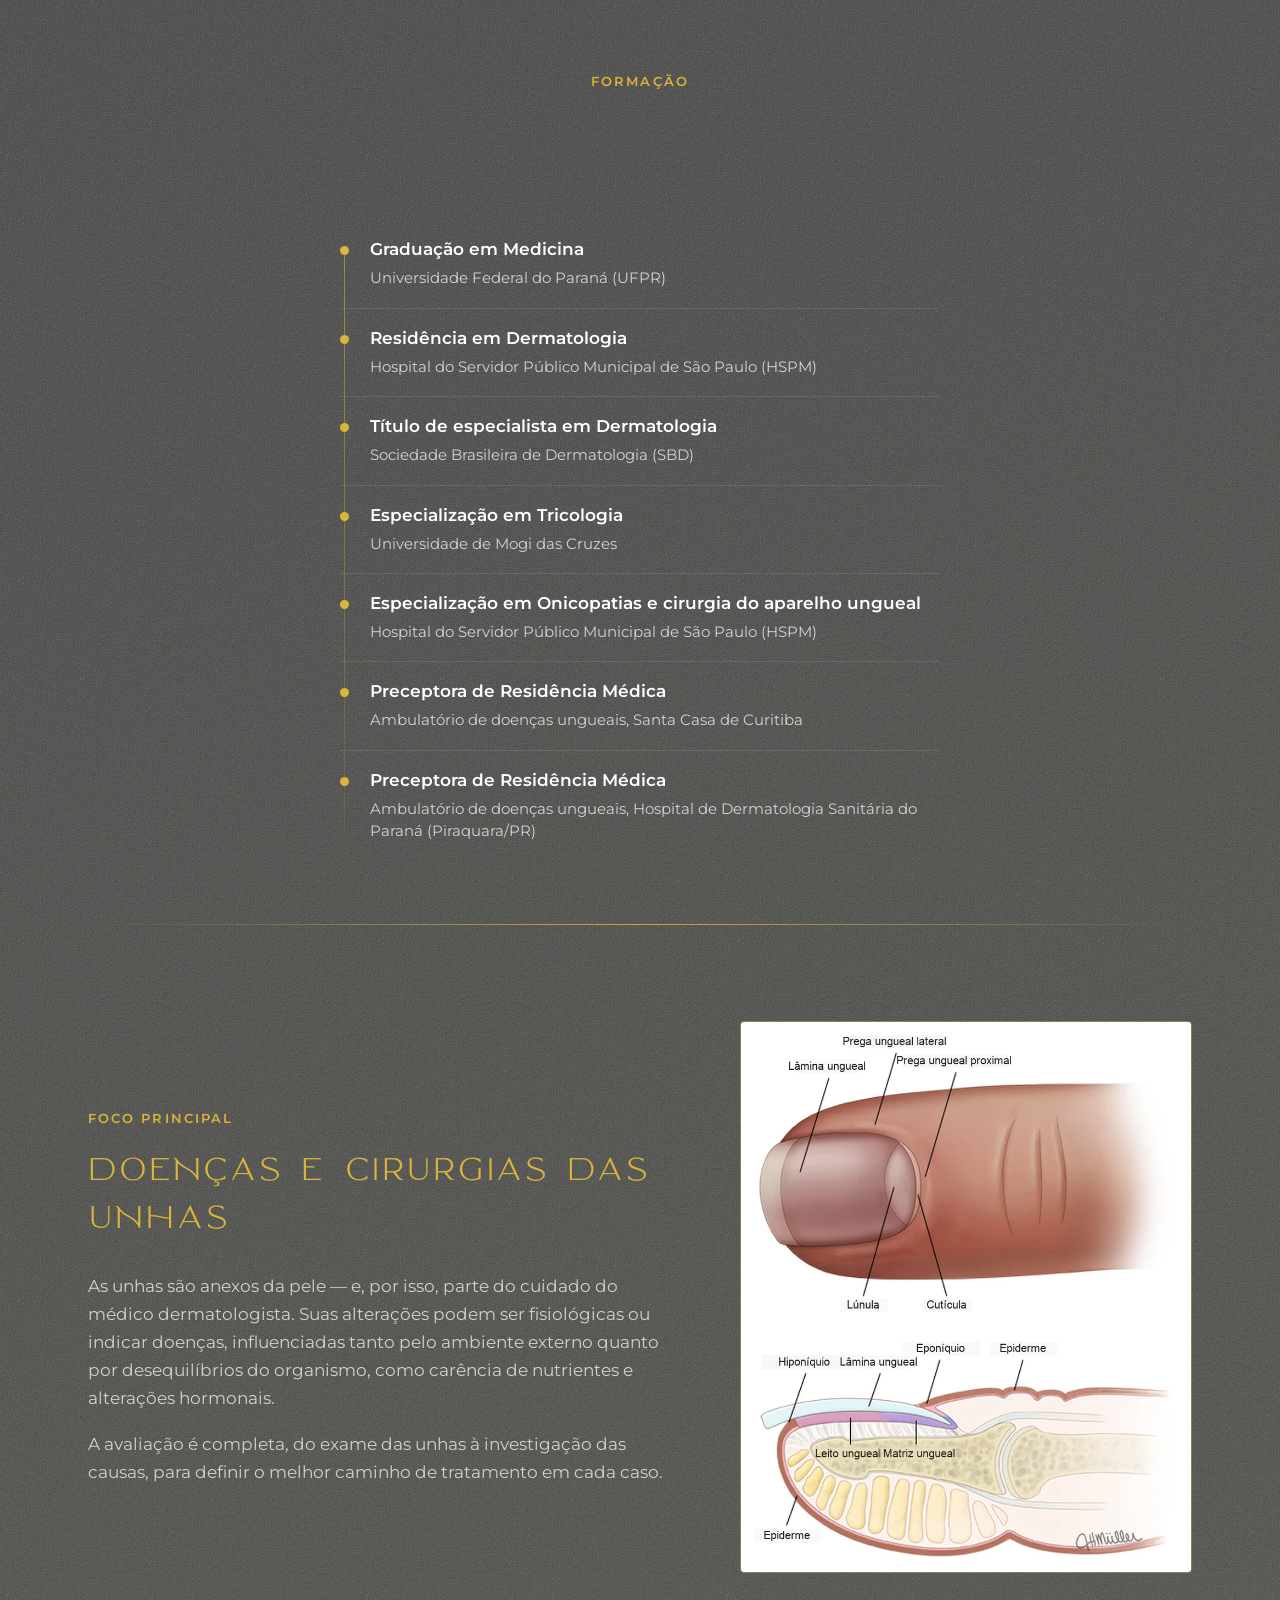
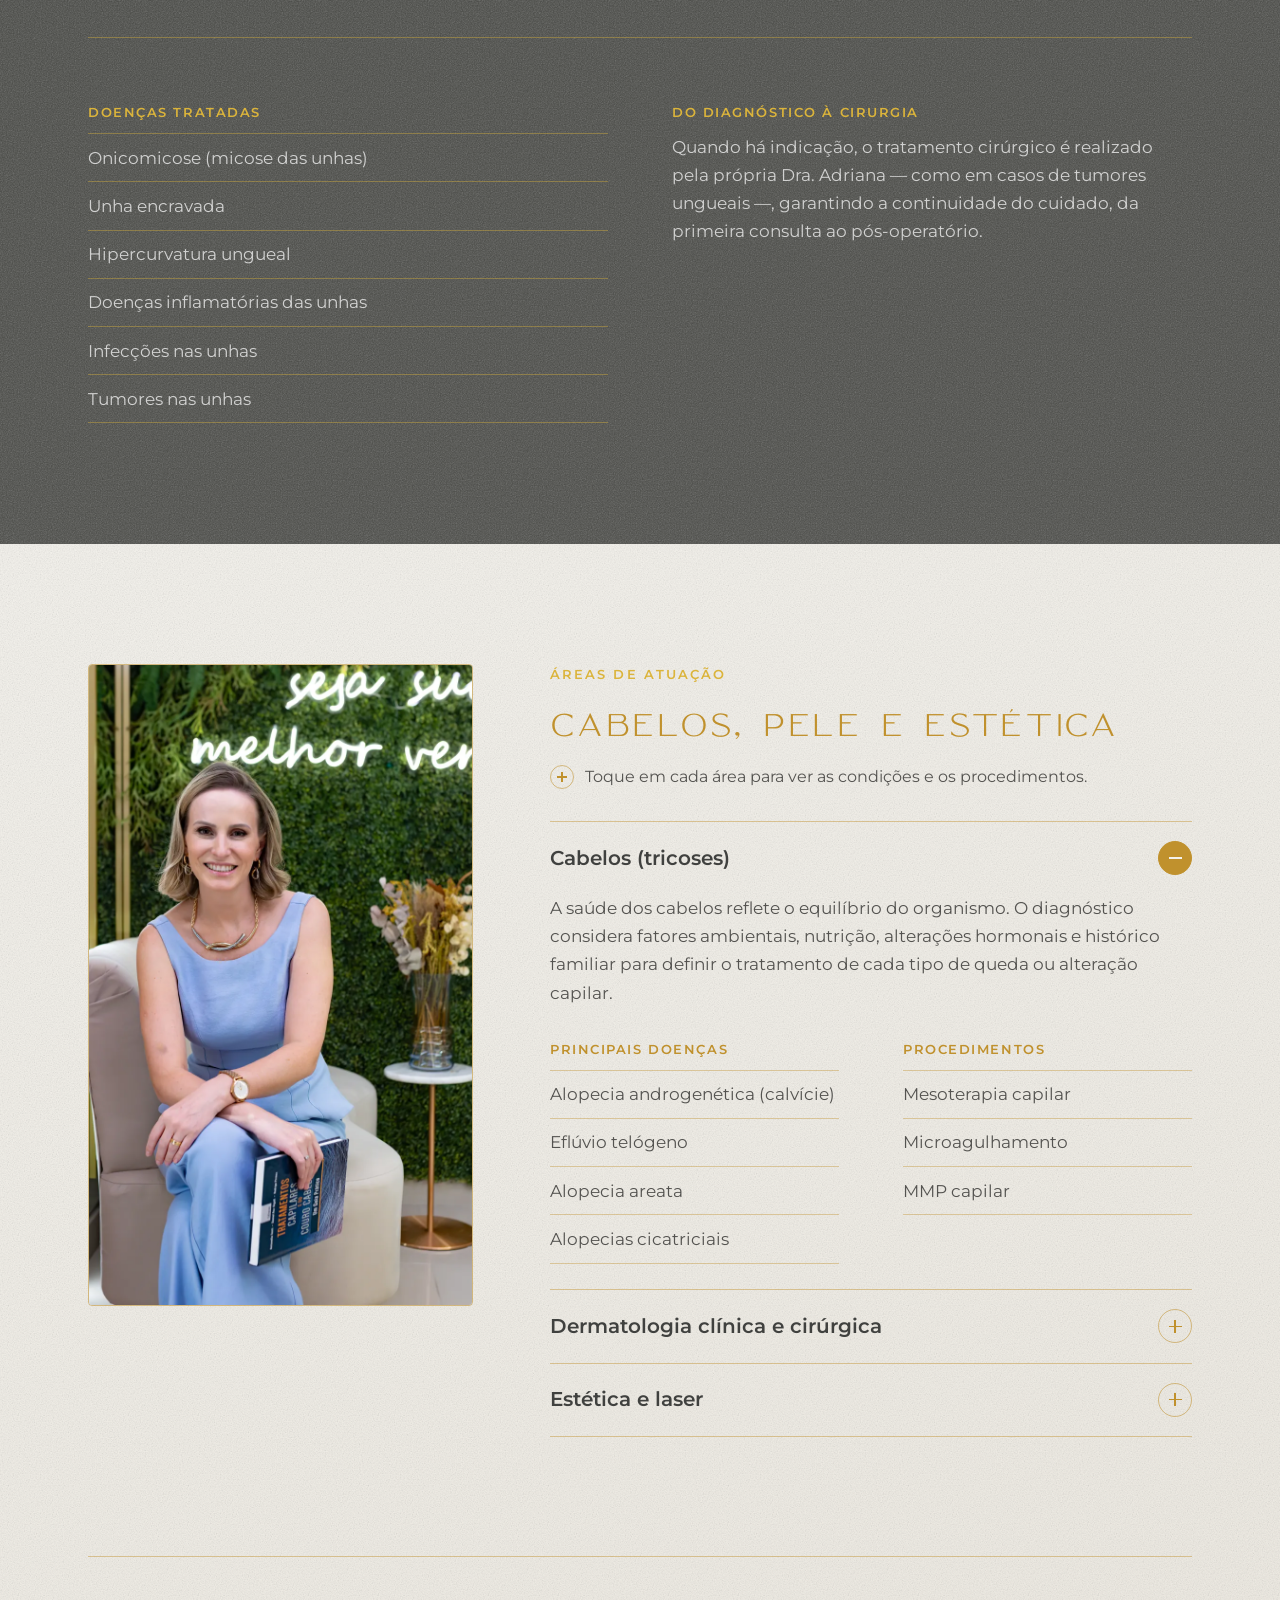
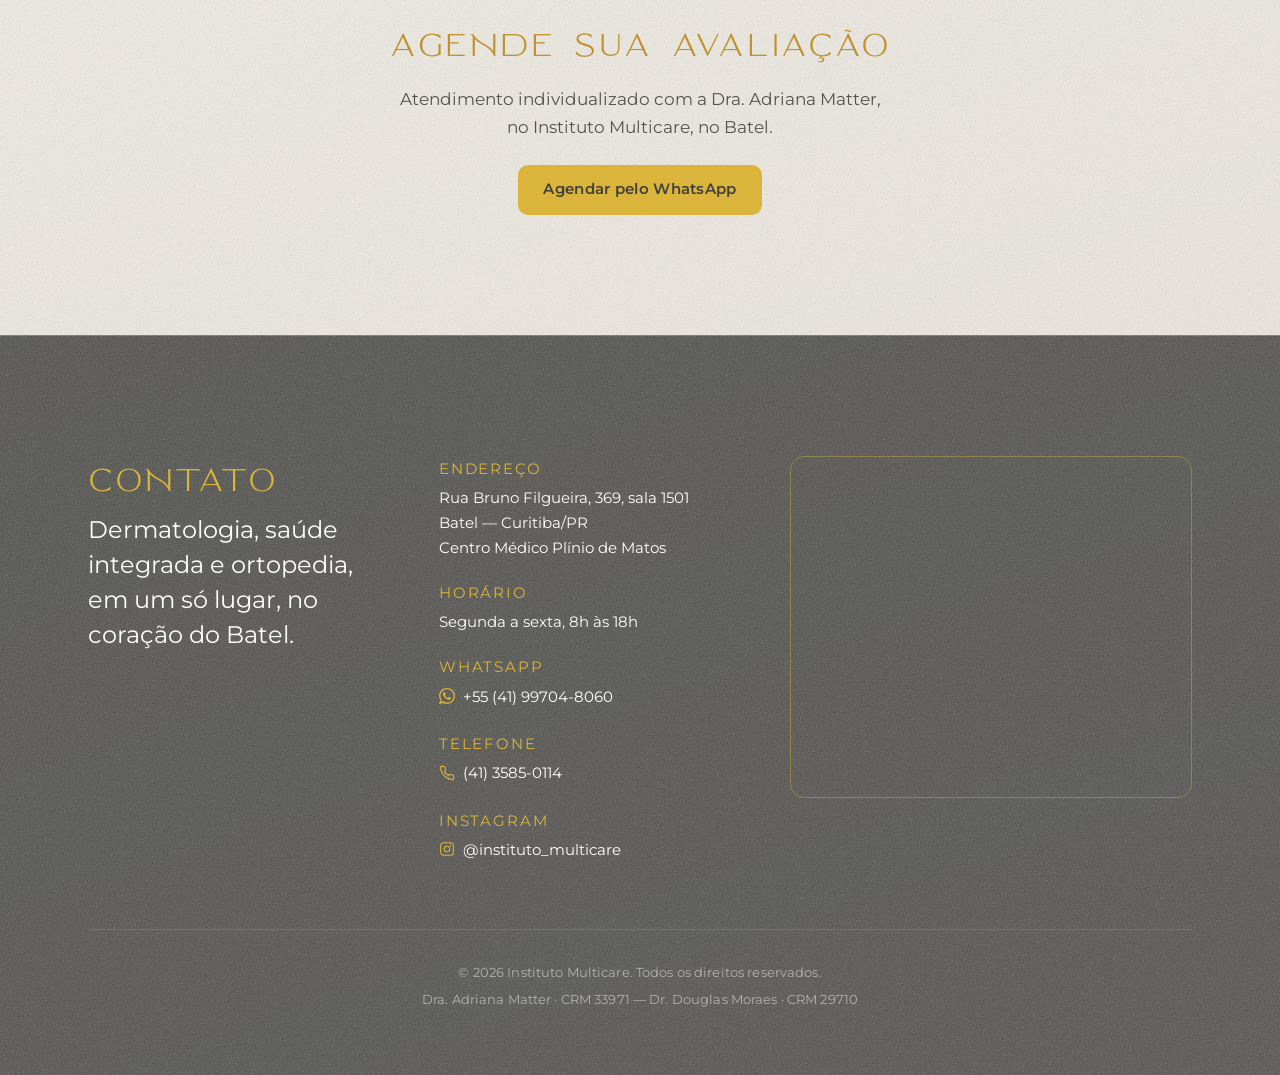
==== commit 3f3515c1: "Dr. Douglas: foco em longevidade, emagrecimento e qualidade de vida Ortopedia passa a papel de apoio" ====
--- a/adriana.html
+++ b/adriana.html
@@ -488,7 +488,7 @@
           <div class="footer__brand reveal">
             <span class="eyebrow footer__eyebrow">Contato</span>
             <p>
-              Dermatologia, ortopedia e saúde integrada, em um só lugar, no
+              Dermatologia, saúde integrada e ortopedia, em um só lugar, no
               coração do Batel.
             </p>
           </div>
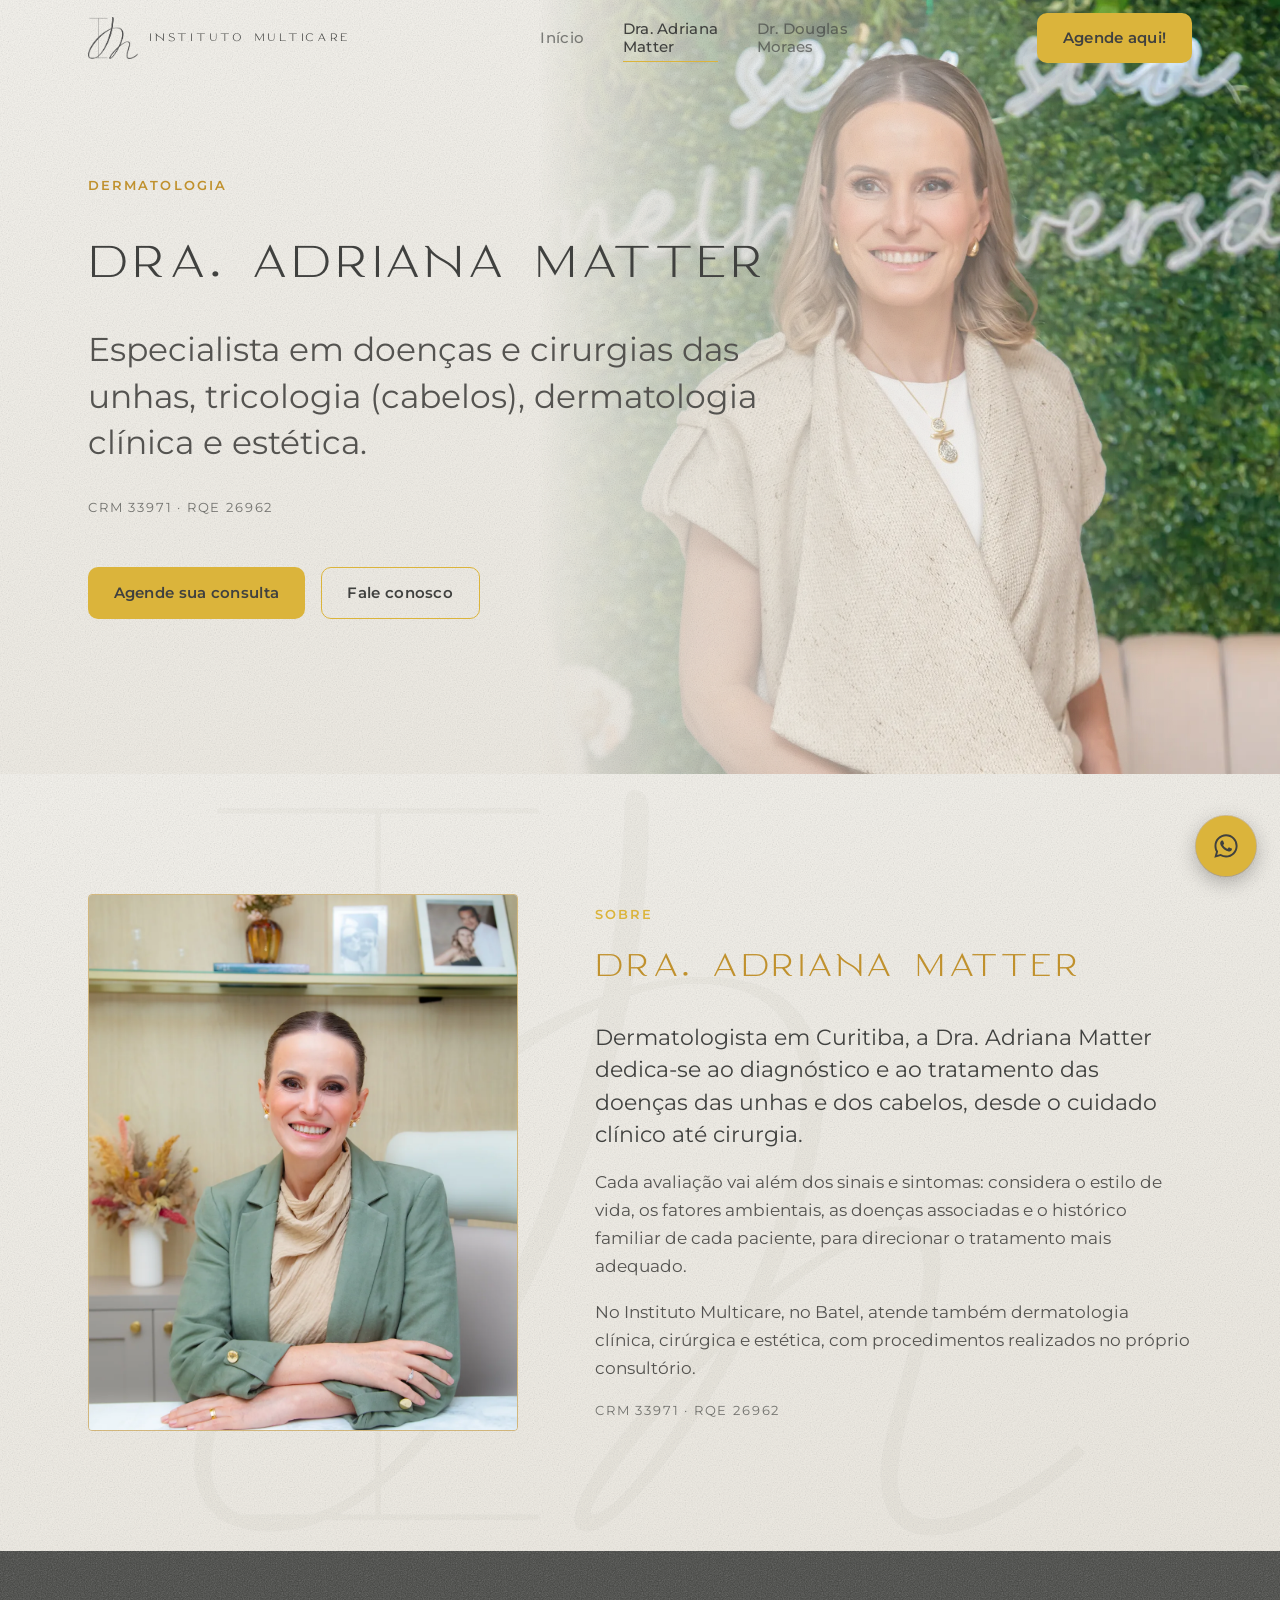
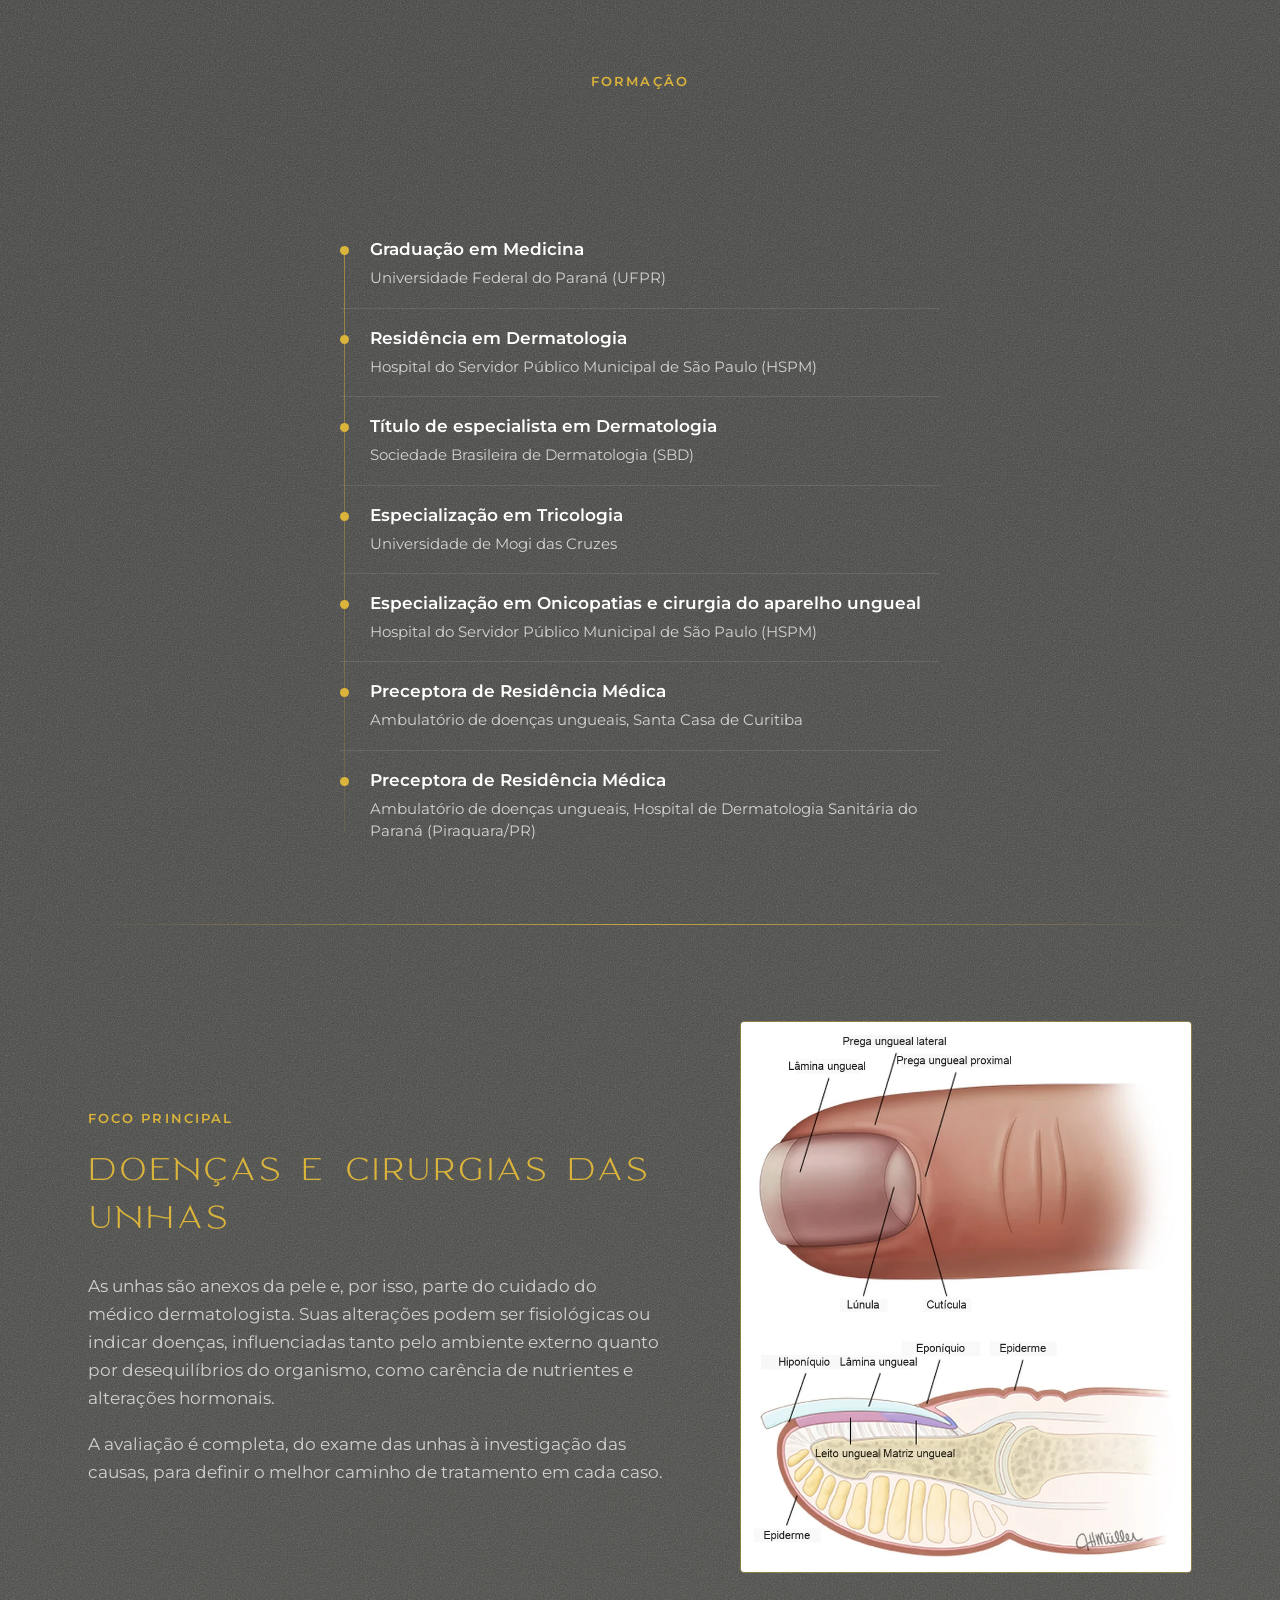
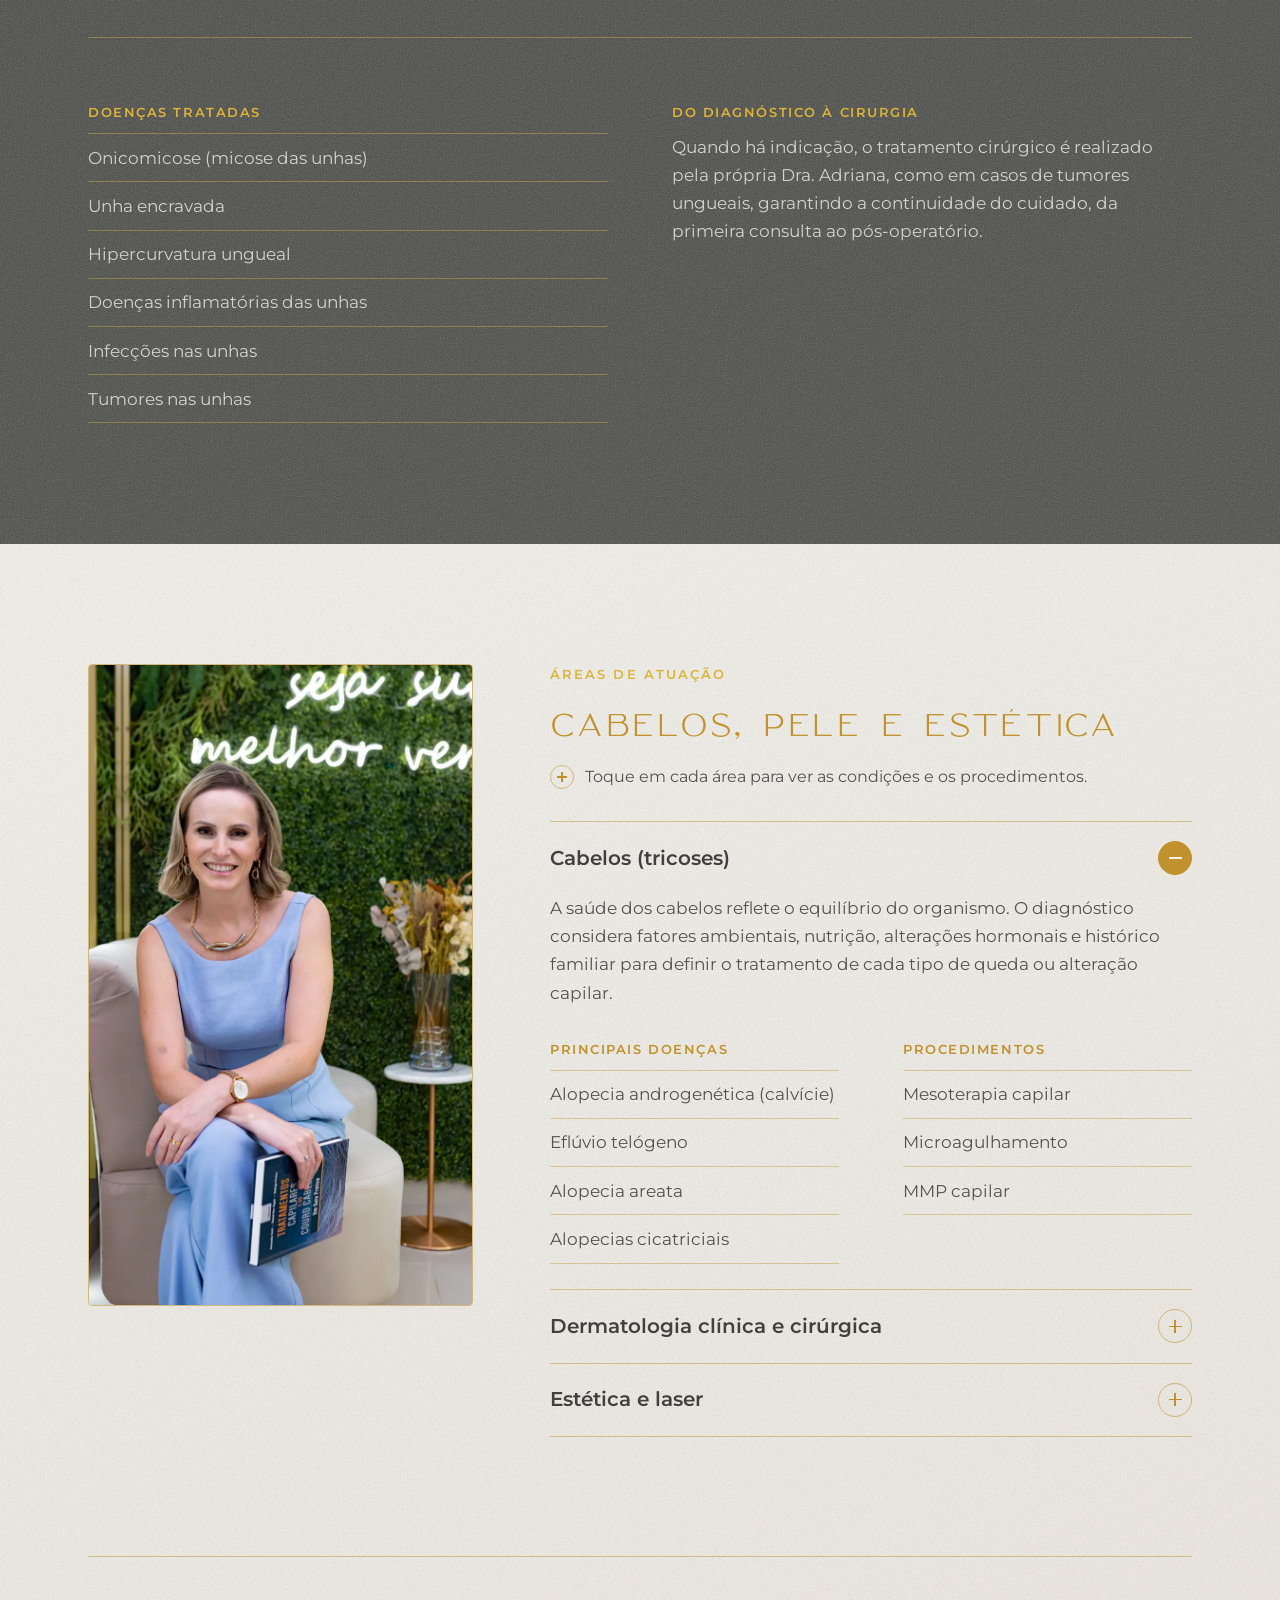
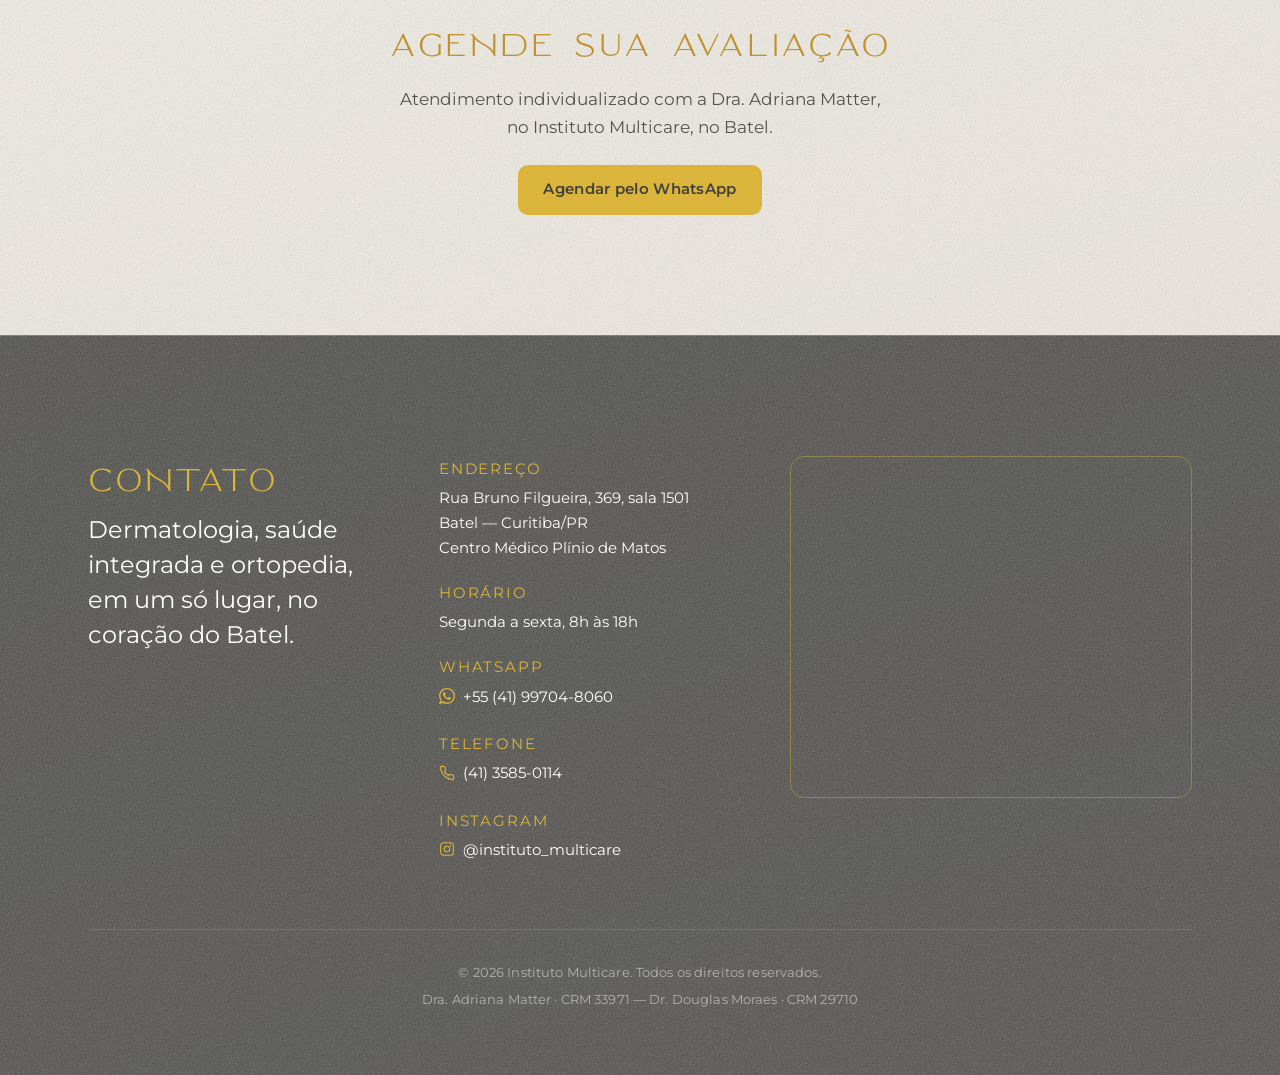
==== commit 3861644f: "Adiciona botão flutuante de WhatsApp e ajusta textos - Botão flutuante de WhatsApp (dourado/grafite)" ====
--- a/adriana.html
+++ b/adriana.html
@@ -1,6 +1,13 @@
 <!DOCTYPE html>
 <html lang="pt-BR">
   <head>
+    <!-- Google Tag Manager -->
+    <script>(function(w,d,s,l,i){w[l]=w[l]||[];w[l].push({'gtm.start':
+    new Date().getTime(),event:'gtm.js'});var f=d.getElementsByTagName(s)[0],
+    j=d.createElement(s),dl=l!='dataLayer'?'&l='+l:'';j.async=true;j.src=
+    'https://www.googletagmanager.com/gtm.js?id='+i+dl;f.parentNode.insertBefore(j,f);
+    })(window,document,'script','dataLayer','GTM-MRJG7D8');</script>
+    <!-- End Google Tag Manager -->
     <meta charset="UTF-8" />
     <meta name="viewport" content="width=device-width, initial-scale=1.0" />
     <title>Dra. Adriana Matter — Dermatologia | Instituto Multicare</title>
@@ -39,6 +46,10 @@
     <script src="assets/js/main.js" defer></script>
   </head>
   <body>
+    <!-- Google Tag Manager (noscript) -->
+    <noscript><iframe src="https://www.googletagmanager.com/ns.html?id=GTM-MRJG7D8"
+    height="0" width="0" style="display:none;visibility:hidden"></iframe></noscript>
+    <!-- End Google Tag Manager (noscript) -->
     <a class="skip-link" href="#main">Pular para o conteúdo</a>
 
     <!-- ===================== Navbar (compartilhada) ===================== -->
@@ -151,8 +162,8 @@
                    formação, residência e títulos quando fornecidos. -->
               <p>
                 Dermatologista em Curitiba, a Dra. Adriana Matter dedica-se ao
-                diagnóstico e ao tratamento das doenças das unhas e dos cabelos
-                — do cuidado clínico à cirurgia.
+                diagnóstico e ao tratamento das doenças das unhas e dos cabelos,
+                desde o cuidado clínico até cirurgia.
               </p>
               <p>
                 Cada avaliação vai além dos sinais e sintomas: considera o
@@ -237,7 +248,7 @@
               <h2 class="t-headline reveal" id="unhas-titulo">Doenças e cirurgias das unhas</h2>
               <div class="reveal" style="--reveal-delay: 0.12s">
                 <p>
-                  As unhas são anexos da pele — e, por isso, parte do cuidado do
+                  As unhas são anexos da pele e, por isso, parte do cuidado do
                   médico dermatologista. Suas alterações podem ser fisiológicas
                   ou indicar doenças, influenciadas tanto pelo ambiente externo
                   quanto por desequilíbrios do organismo, como carência de
@@ -279,7 +290,7 @@
               <span class="spec-block__label">Do diagnóstico à cirurgia</span>
               <p>
                 Quando há indicação, o tratamento cirúrgico é realizado pela
-                própria Dra. Adriana — como em casos de tumores ungueais —,
+                própria Dra. Adriana, como em casos de tumores ungueais,
                 garantindo a continuidade do cuidado, da primeira consulta ao
                 pós-operatório.
               </p>
@@ -542,5 +553,18 @@
         </div>
       </div>
     </footer>
+    <!-- Botão flutuante de WhatsApp -->
+    <a
+      class="wa-float"
+      href="https://wa.me/5541997048060?text=Ol%C3%A1!%20Gostaria%20de%20agendar%20uma%20consulta%20no%20Instituto%20Multicare.%20Poderiam%20me%20ajudar%20com%20os%20hor%C3%A1rios%20dispon%C3%ADveis%3F"
+      target="_blank"
+      rel="noopener"
+      aria-label="Agende sua consulta pelo WhatsApp"
+    >
+      <span class="wa-float__ring" aria-hidden="true"></span>
+      <svg class="wa-float__icon" viewBox="0 0 24 24" width="28" height="28" aria-hidden="true" focusable="false">
+        <path fill="currentColor" d="M19.05 4.91A9.82 9.82 0 0 0 12.04 2C6.58 2 2.13 6.45 2.13 11.91c0 1.75.46 3.45 1.32 4.95L2 22l5.25-1.38a9.9 9.9 0 0 0 4.79 1.22h.01c5.46 0 9.9-4.45 9.9-9.91 0-2.65-1.03-5.14-2.9-7.02Zm-7.01 15.24h-.01a8.2 8.2 0 0 1-4.19-1.15l-.3-.18-3.12.82.83-3.04-.2-.31a8.2 8.2 0 0 1-1.26-4.38c0-4.54 3.7-8.24 8.25-8.24 2.2 0 4.27.86 5.83 2.42a8.2 8.2 0 0 1 2.41 5.83c0 4.54-3.7 8.24-8.24 8.24Zm4.52-6.16c-.25-.12-1.47-.72-1.69-.81-.23-.08-.39-.12-.56.12-.16.25-.64.81-.79.98-.14.16-.29.18-.54.06-.25-.12-1.05-.39-1.99-1.23-.74-.66-1.23-1.47-1.38-1.72-.14-.25-.02-.38.11-.5.11-.11.25-.29.37-.43.13-.14.17-.25.25-.41.08-.16.04-.31-.02-.43-.06-.12-.56-1.34-.76-1.84-.2-.48-.41-.42-.56-.43-.14-.01-.31-.01-.47-.01-.16 0-.43.06-.66.31-.23.25-.86.85-.86 2.07 0 1.22.89 2.4 1.01 2.56.12.16 1.75 2.67 4.24 3.74.59.26 1.05.41 1.41.52.59.19 1.13.16 1.56.1.48-.07 1.47-.6 1.68-1.18.21-.58.21-1.07.14-1.18-.06-.11-.22-.17-.47-.29Z"/>
+      </svg>
+    </a>
   </body>
 </html>
--- a/assets/css/styles.css
+++ b/assets/css/styles.css
@@ -845,6 +845,119 @@
   object-position: center center;
 }
 
+/* ---------- Áreas de atuação: faixa dedicada com foto esmaecida ----------
+   Cada frente (longevidade, performance, ortopedia) ocupa uma faixa própria.
+   A foto entra como plano de fundo de um lado, esmaecendo para o fundo da
+   faixa (mesmo princípio da hero); o conteúdo fica do lado oposto. */
+.area {
+  position: relative;
+  overflow: hidden;
+}
+.area__media {
+  position: absolute;
+  inset: 0;
+  width: min(56%, 880px);
+  background-position: center center;
+  background-size: cover;
+  background-repeat: no-repeat;
+  z-index: 0;
+  pointer-events: none;
+}
+.area--right .area__media {
+  inset: 0 0 0 auto;
+  -webkit-mask-image: linear-gradient(to right, transparent 0%, transparent 24%, #000 86%);
+  mask-image: linear-gradient(to right, transparent 0%, transparent 24%, #000 86%);
+}
+.area--left .area__media {
+  inset: 0 auto 0 0;
+  -webkit-mask-image: linear-gradient(to left, transparent 0%, transparent 24%, #000 86%);
+  mask-image: linear-gradient(to left, transparent 0%, transparent 24%, #000 86%);
+}
+/* Faixa clara: a foto precisa sumir mais cedo na transição p/ o texto —
+   texto escuro exige fundo claro. Zona limpa maior + ramp mais curta. */
+.section--light .area--left .area__media {
+  -webkit-mask-image: linear-gradient(to left, transparent 0%, transparent 38%, #000 72%);
+  mask-image: linear-gradient(to left, transparent 0%, transparent 38%, #000 72%);
+}
+.section--light .area--right .area__media {
+  -webkit-mask-image: linear-gradient(to right, transparent 0%, transparent 38%, #000 72%);
+  mask-image: linear-gradient(to right, transparent 0%, transparent 38%, #000 72%);
+}
+.area > .container {
+  position: relative;
+  z-index: 1;
+}
+.area__inner {
+  display: flex;
+  flex-direction: column;
+  gap: var(--space-sm);
+  max-width: 42rem;
+}
+/* Foto à esquerda → conteúdo encostado à direita. */
+.area--left .area__inner {
+  margin-left: auto;
+}
+.area__lead {
+  font-size: clamp(1.05rem, 0.98rem + 0.5vw, 1.25rem);
+  line-height: 1.6;
+  max-width: 46ch;
+}
+.area__cols {
+  display: grid;
+  grid-template-columns: repeat(2, minmax(0, 1fr));
+  gap: var(--space-md) clamp(2rem, 4vw, 3.5rem);
+  margin-top: var(--space-sm);
+}
+/* CTA quando é a única coisa da sua faixa: sem fio nem margem extra —
+   texto centralizado com espaço igual acima e abaixo (padding da seção).
+   Seletor com dupla classe p/ vencer o `.cta-band` base independente da ordem. */
+.cta-band.cta-band--solo {
+  margin-top: 0;
+  padding-top: 0;
+  border-top: 0;
+}
+
+@media (max-width: 820px) {
+  /* A foto vira uma faixa no topo da seção, com o conteúdo logo abaixo. */
+  .area__media,
+  .area--right .area__media,
+  .area--left .area__media,
+  .section--light .area--right .area__media,
+  .section--light .area--left .area__media {
+    position: relative;
+    inset: auto;
+    width: auto;
+    /* Banner mais alto: mostra mais da foto na vertical. */
+    height: clamp(300px, 76vw, 460px);
+    margin: calc(-1 * var(--space-xl)) 0 var(--space-md);
+    /* Fade longo e gradual (vários passos) — transição suave, não abrupta. */
+    -webkit-mask-image: linear-gradient(
+      to bottom,
+      #000 0%,
+      #000 34%,
+      rgba(0, 0, 0, 0.82) 54%,
+      rgba(0, 0, 0, 0.45) 76%,
+      transparent 100%
+    );
+    mask-image: linear-gradient(
+      to bottom,
+      #000 0%,
+      #000 34%,
+      rgba(0, 0, 0, 0.82) 54%,
+      rgba(0, 0, 0, 0.45) 76%,
+      transparent 100%
+    );
+  }
+  .area__inner,
+  .area--left .area__inner {
+    max-width: none;
+    margin-left: 0;
+  }
+  .area__cols {
+    grid-template-columns: 1fr;
+  }
+}
+
 /* ---------- Áreas de atuação: cabeçalho + dica de uso ---------- */
 .areas-head {
   margin-bottom: var(--space-md);
@@ -1449,6 +1562,69 @@
   }
 }
 
+/* ---------- Botão flutuante de WhatsApp ----------
+   Segue a identidade: círculo dourado + ícone grafite (espelha .btn--primary).
+   Hover replica o do hero: sobe 2px e o dourado vira bronze. */
+.wa-float {
+  position: fixed;
+  right: max(1.5rem, env(safe-area-inset-right));
+  bottom: max(1.5rem, env(safe-area-inset-bottom));
+  z-index: 140;
+  display: inline-flex;
+  align-items: center;
+  justify-content: center;
+  width: 60px;
+  height: 60px;
+  border-radius: 50%;
+  background: var(--gold);
+  color: var(--charcoal);
+  box-shadow: 0 6px 20px rgba(0, 0, 0, 0.28), 0 0 0 1px rgba(192, 145, 45, 0.4);
+  transition: background var(--dur-fast) var(--ease-out),
+    transform var(--dur-fast) var(--ease-out),
+    box-shadow var(--dur-fast) var(--ease-out);
+}
+.wa-float:hover {
+  background: var(--gold-deep);
+  transform: translateY(-2px);
+  box-shadow: 0 10px 26px rgba(0, 0, 0, 0.34), 0 0 0 1px rgba(192, 145, 45, 0.55);
+}
+.wa-float__icon {
+  position: relative;
+  z-index: 1;
+}
+/* Anel pulsante dourado (dourado estrutural — fio, não preenchimento). */
+.wa-float__ring {
+  position: absolute;
+  inset: 0;
+  border-radius: 50%;
+  border: 1px solid var(--gold);
+  pointer-events: none;
+}
+@media (max-width: 640px) {
+  .wa-float {
+    width: 56px;
+    height: 56px;
+    right: max(1.1rem, env(safe-area-inset-right));
+    bottom: max(1.1rem, env(safe-area-inset-bottom));
+  }
+}
+@media (prefers-reduced-motion: no-preference) {
+  .wa-float__ring {
+    animation: wa-pulse 2.6s var(--ease-out) infinite;
+  }
+}
+@keyframes wa-pulse {
+  0% {
+    opacity: 0.55;
+    transform: scale(1);
+  }
+  70%,
+  100% {
+    opacity: 0;
+    transform: scale(1.45);
+  }
+}
+
 /* ---------- Reduced motion ---------- */
 @media (prefers-reduced-motion: reduce) {
   html {
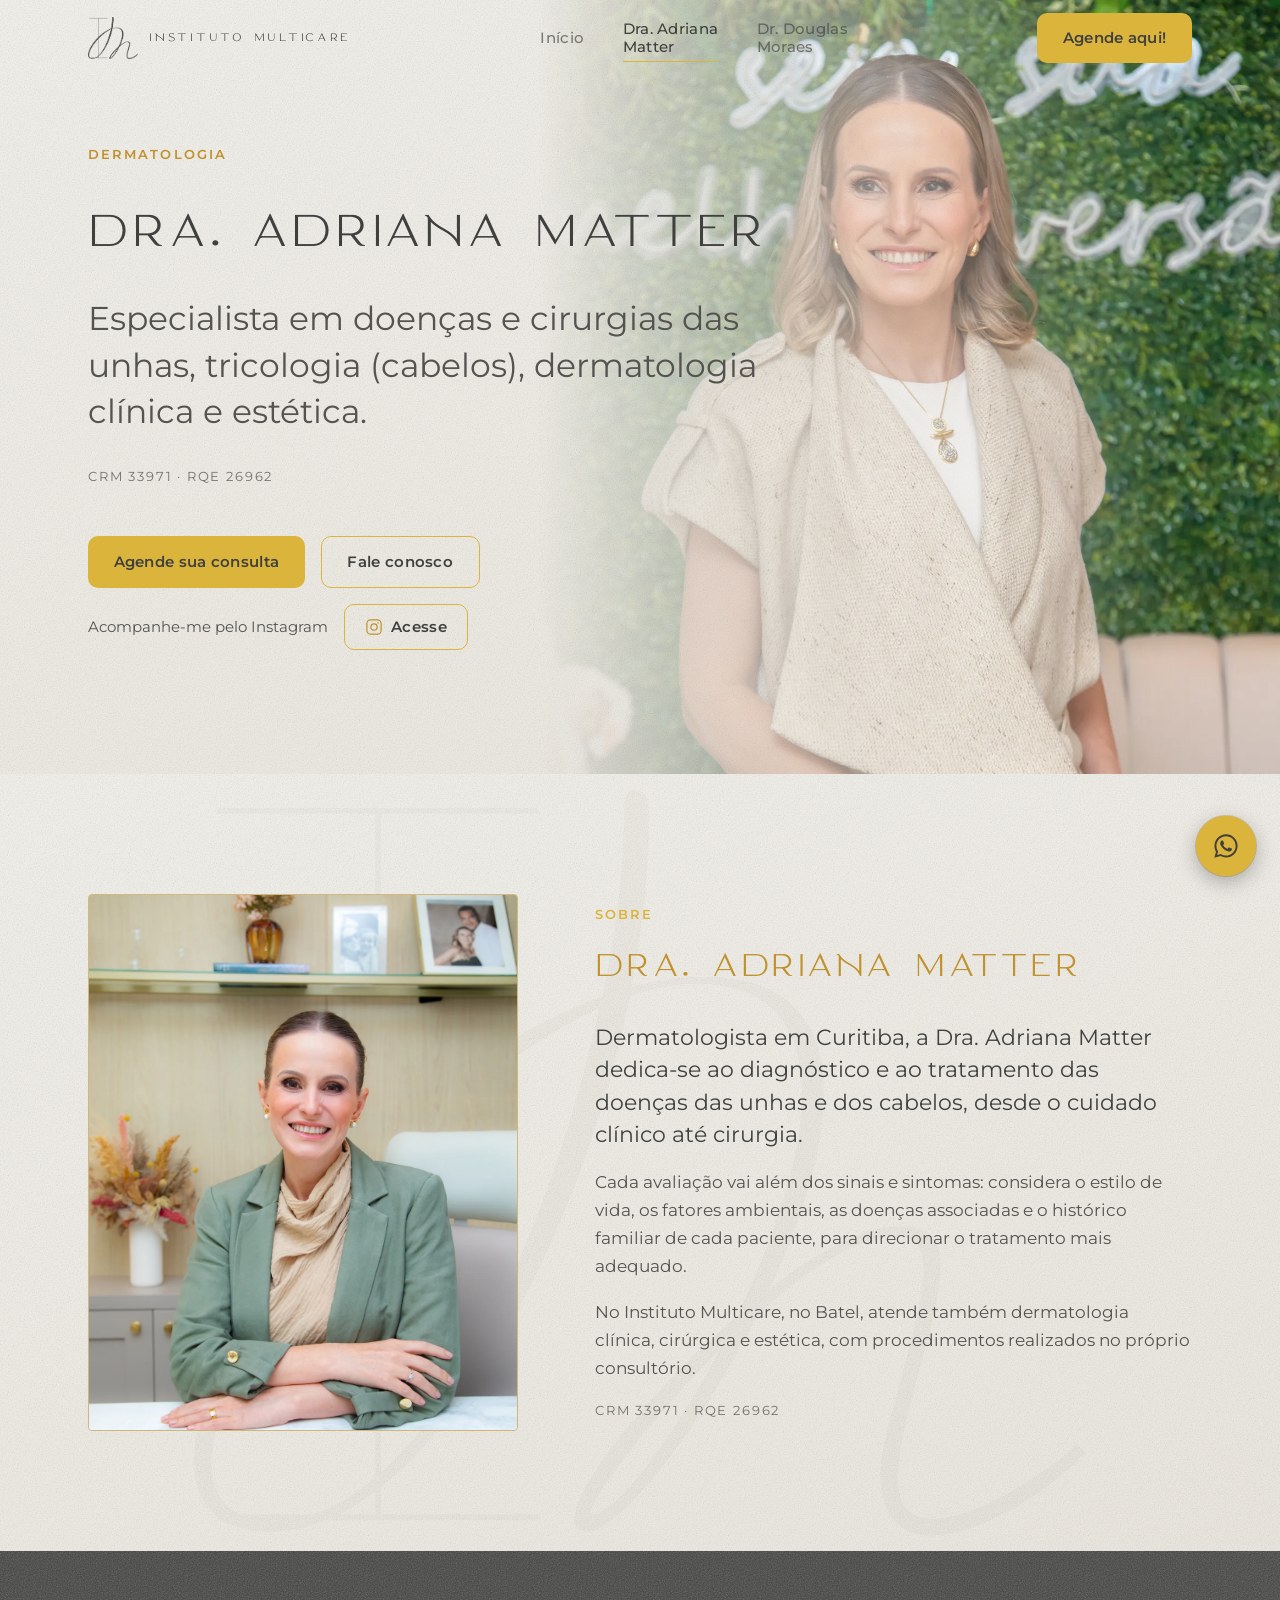
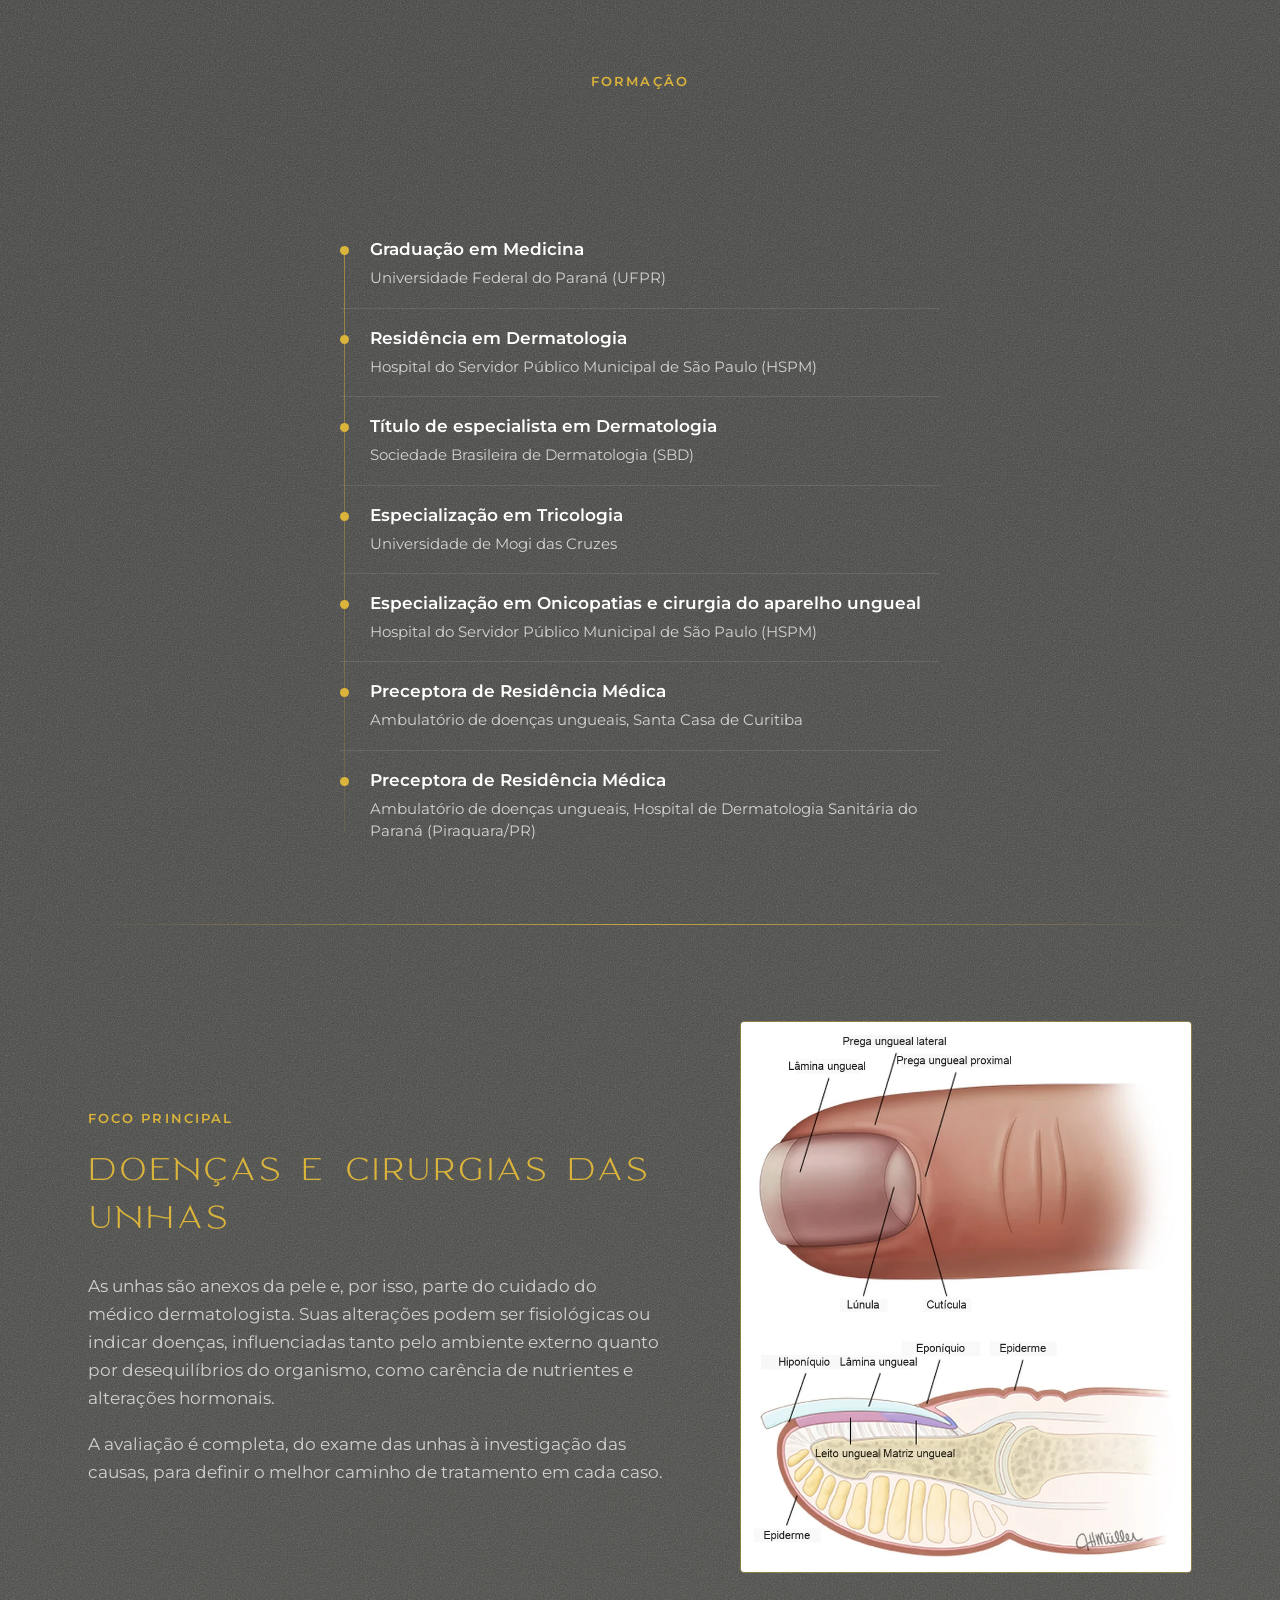
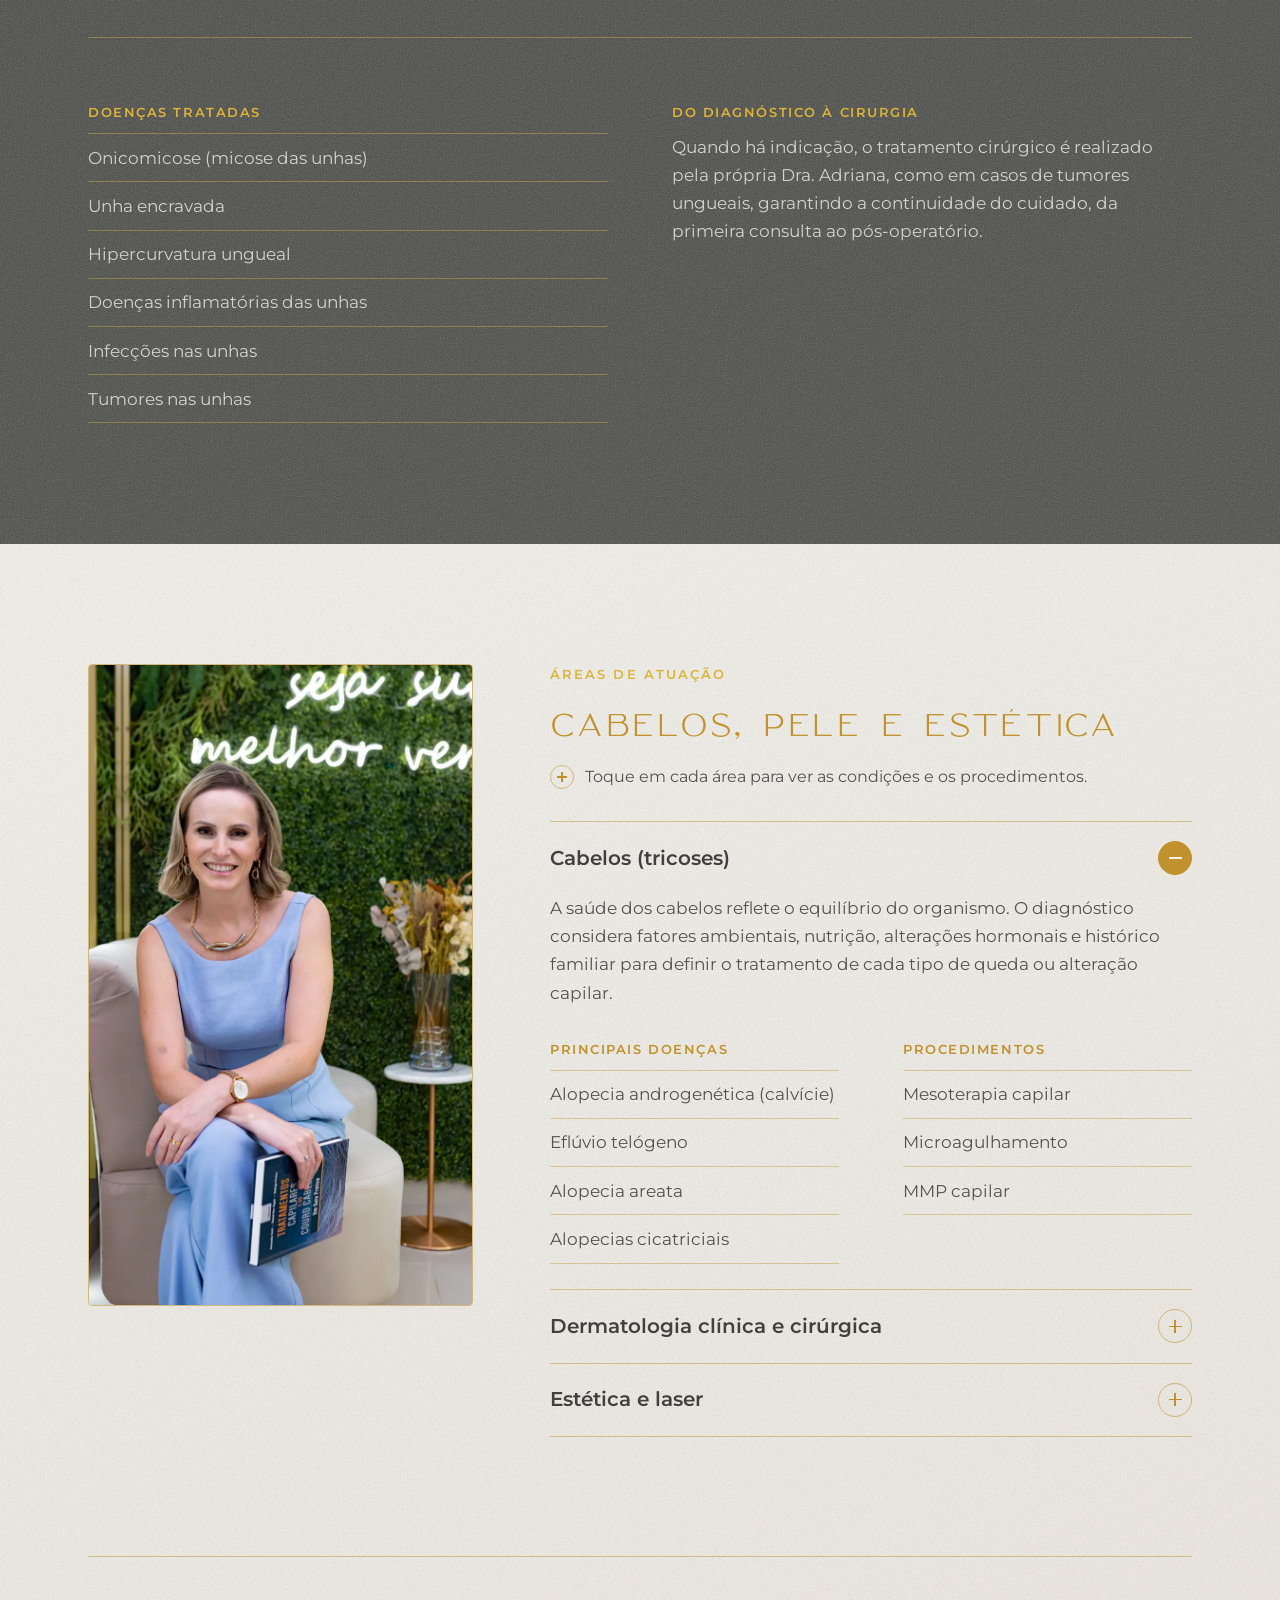
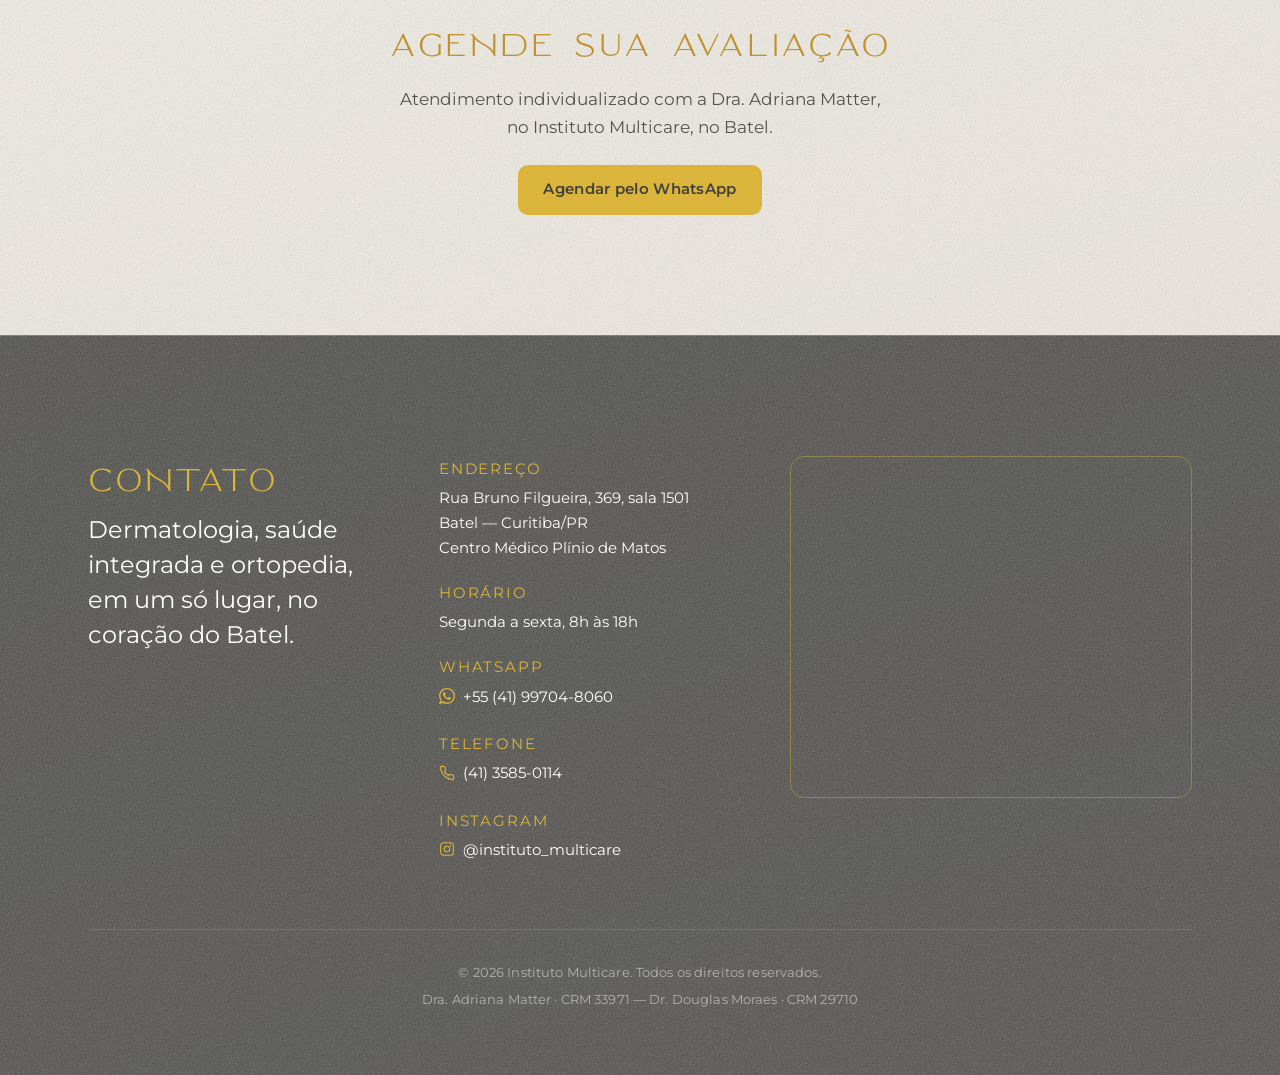
==== commit 61042374: "Adiciona botão de Instagram na hero e ajusta texto de ortopedia - Botão "Acesse" com ícone do Instag" ====
--- a/adriana.html
+++ b/adriana.html
@@ -135,6 +135,19 @@
                 >Agende sua consulta</a
               >
               <a class="btn btn--ghost" href="#contato">Fale conosco</a>
+            </div>
+            <div class="hero__social reveal" style="--reveal-delay: 0.32s">
+              <span class="hero__social-text">Acompanhe-me pelo Instagram</span>
+              <a
+                class="btn btn--ghost btn--ig"
+                href="https://www.instagram.com/dra.adrimatter/"
+                target="_blank"
+                rel="noopener"
+                aria-label="Acompanhe a Dra. Adriana Matter no Instagram"
+              >
+                <svg viewBox="0 0 24 24" fill="none" aria-hidden="true" focusable="false"><rect x="2.5" y="2.5" width="19" height="19" rx="5" stroke="currentColor" stroke-width="1.6"/><circle cx="12" cy="12" r="4.2" stroke="currentColor" stroke-width="1.6"/><circle cx="17.3" cy="6.7" r="1.1" fill="currentColor"/></svg>
+                Acesse
+              </a>
             </div>
           </div>
         </div>
--- a/assets/css/styles.css
+++ b/assets/css/styles.css
@@ -547,6 +547,28 @@
   flex-wrap: wrap;
   gap: var(--space-sm);
   margin-top: var(--space-sm);
+}
+/* Chamada de Instagram no hero: frase à esquerda + botão à direita.
+   Secundário ao CTA principal — reaproveita o .btn--ghost (dourado
+   estrutural) e o ícone do rodapé. Fica logo abaixo dos botões. */
+.hero__social {
+  display: flex;
+  align-items: center;
+  flex-wrap: wrap;
+  gap: var(--space-sm);
+  margin-top: calc(-1 * var(--space-md) + var(--space-sm));
+}
+.hero__social-text {
+  font-size: 0.95rem;
+  color: var(--slate);
+}
+.btn--ig {
+  padding: 0.6rem 1.25rem;
+}
+.btn--ig svg {
+  width: 18px;
+  height: 18px;
+  color: var(--gold-deep);
 }
 .hero__credentials {
   font-family: var(--font-body);
